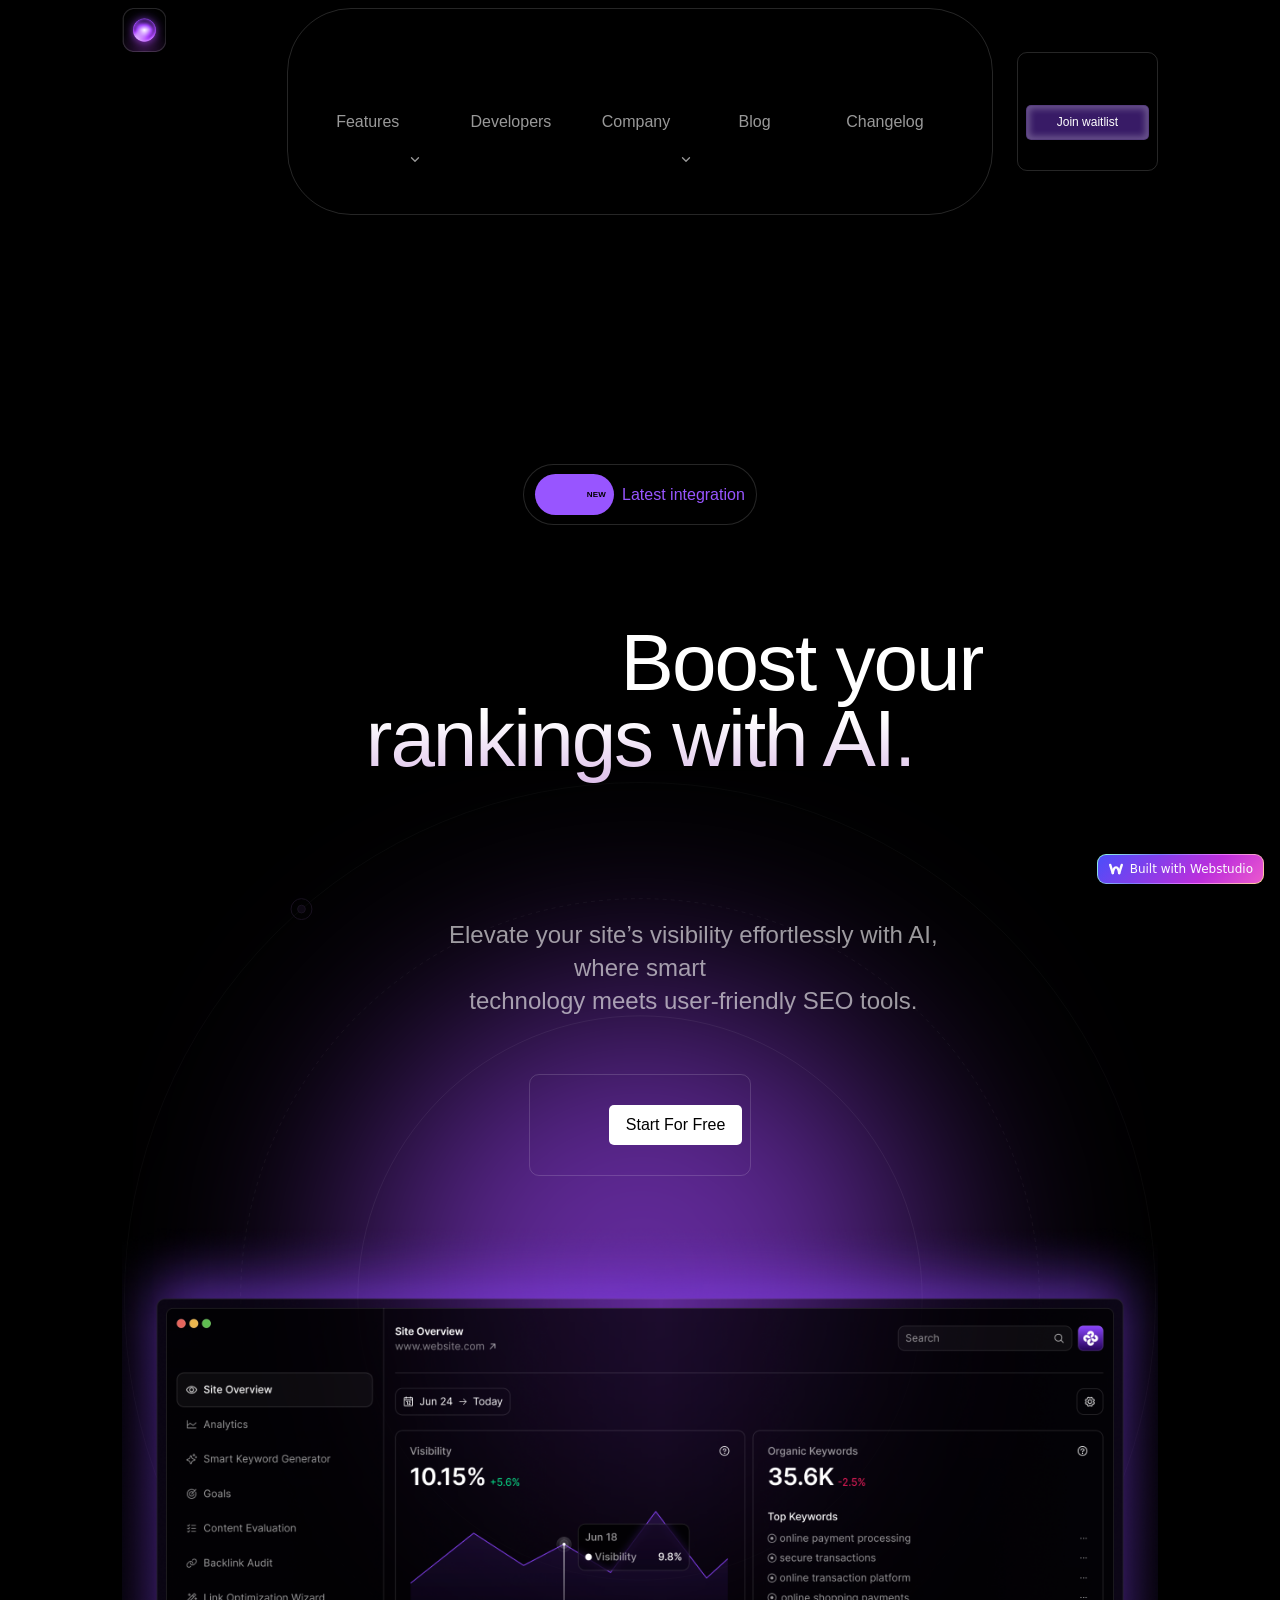
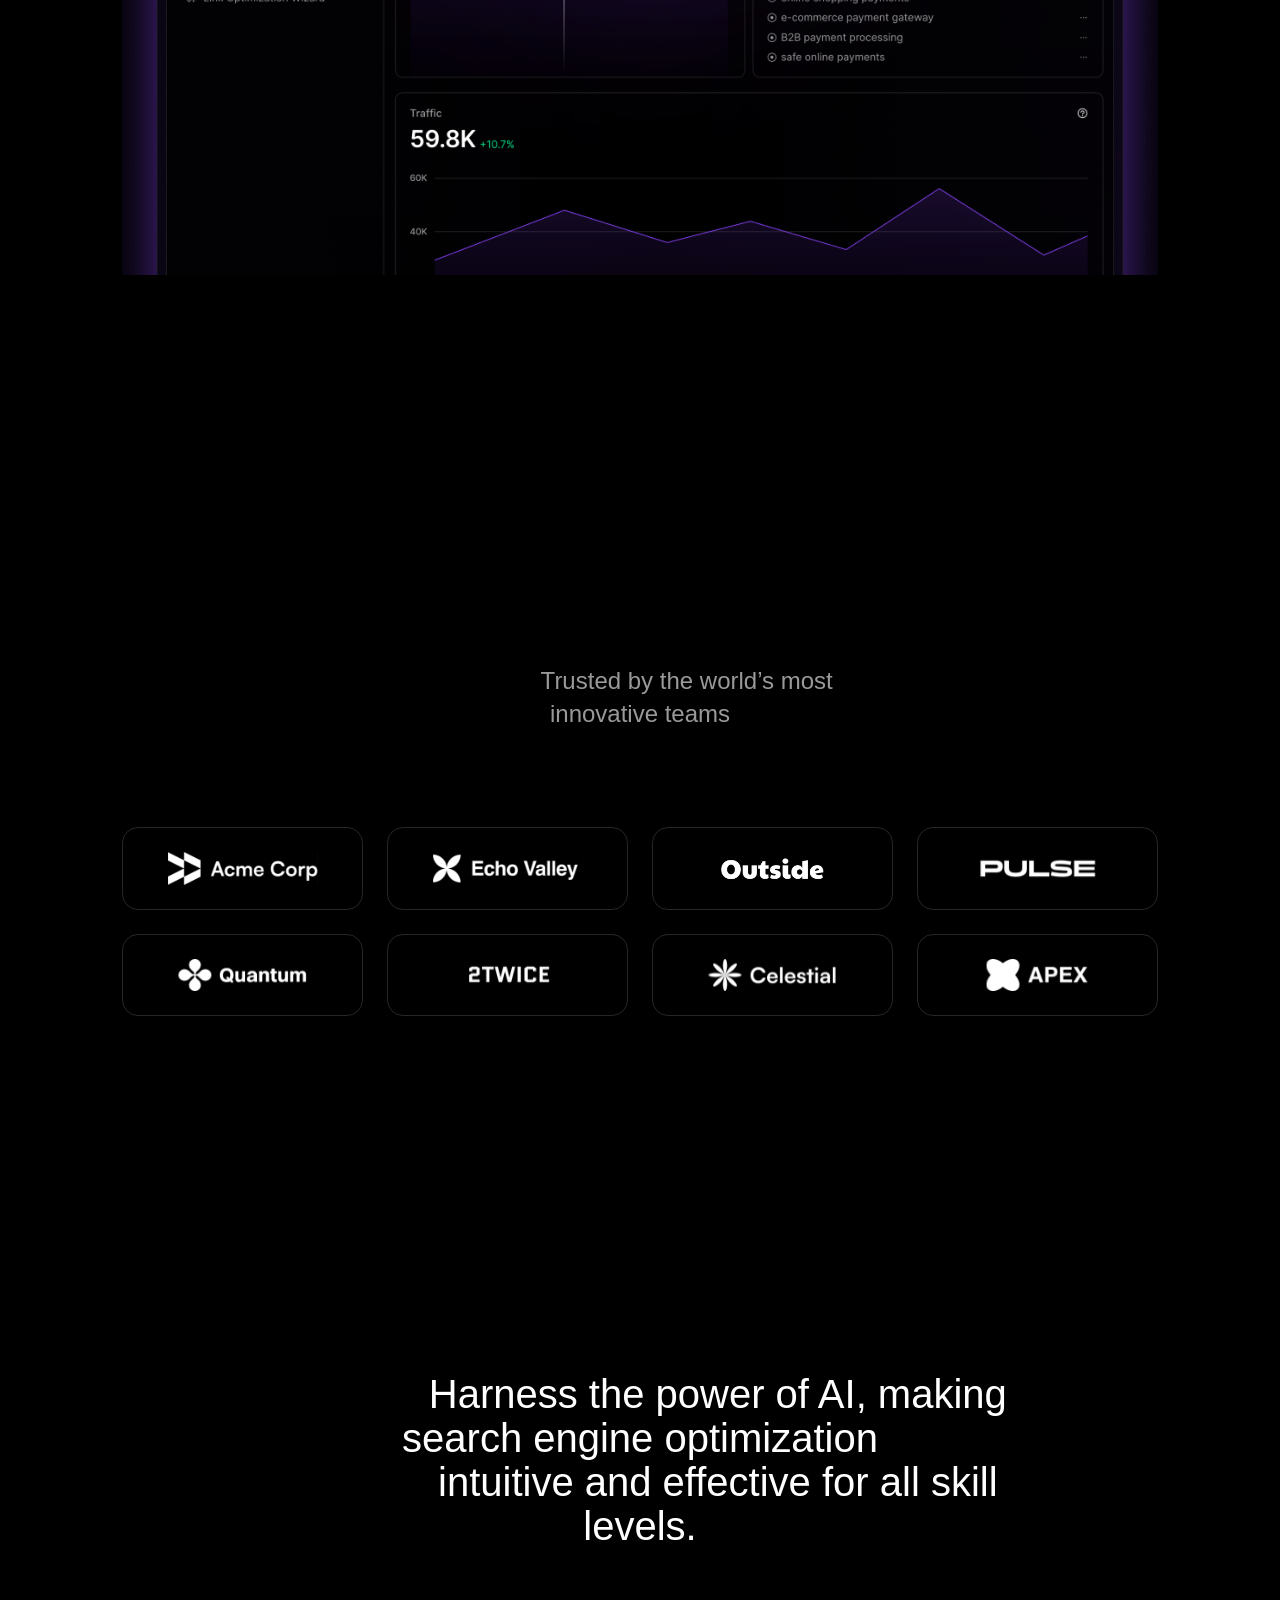
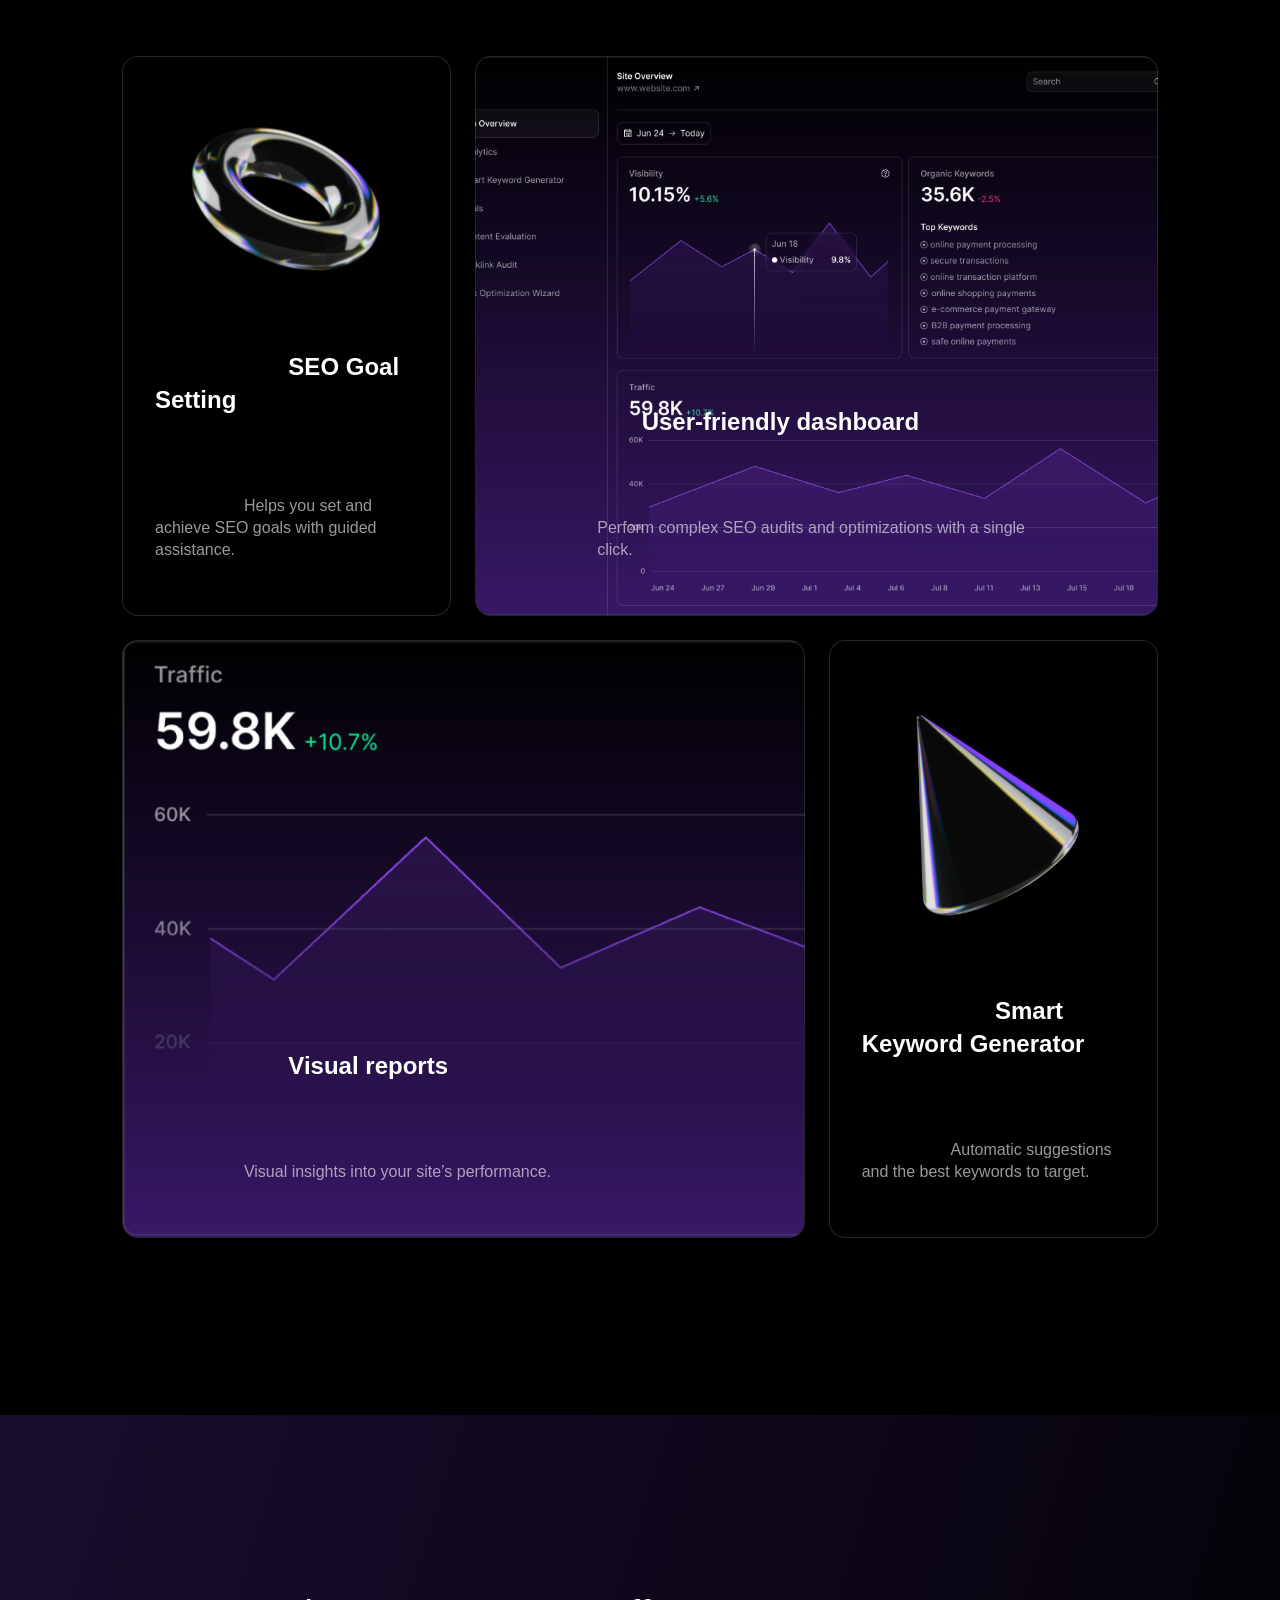
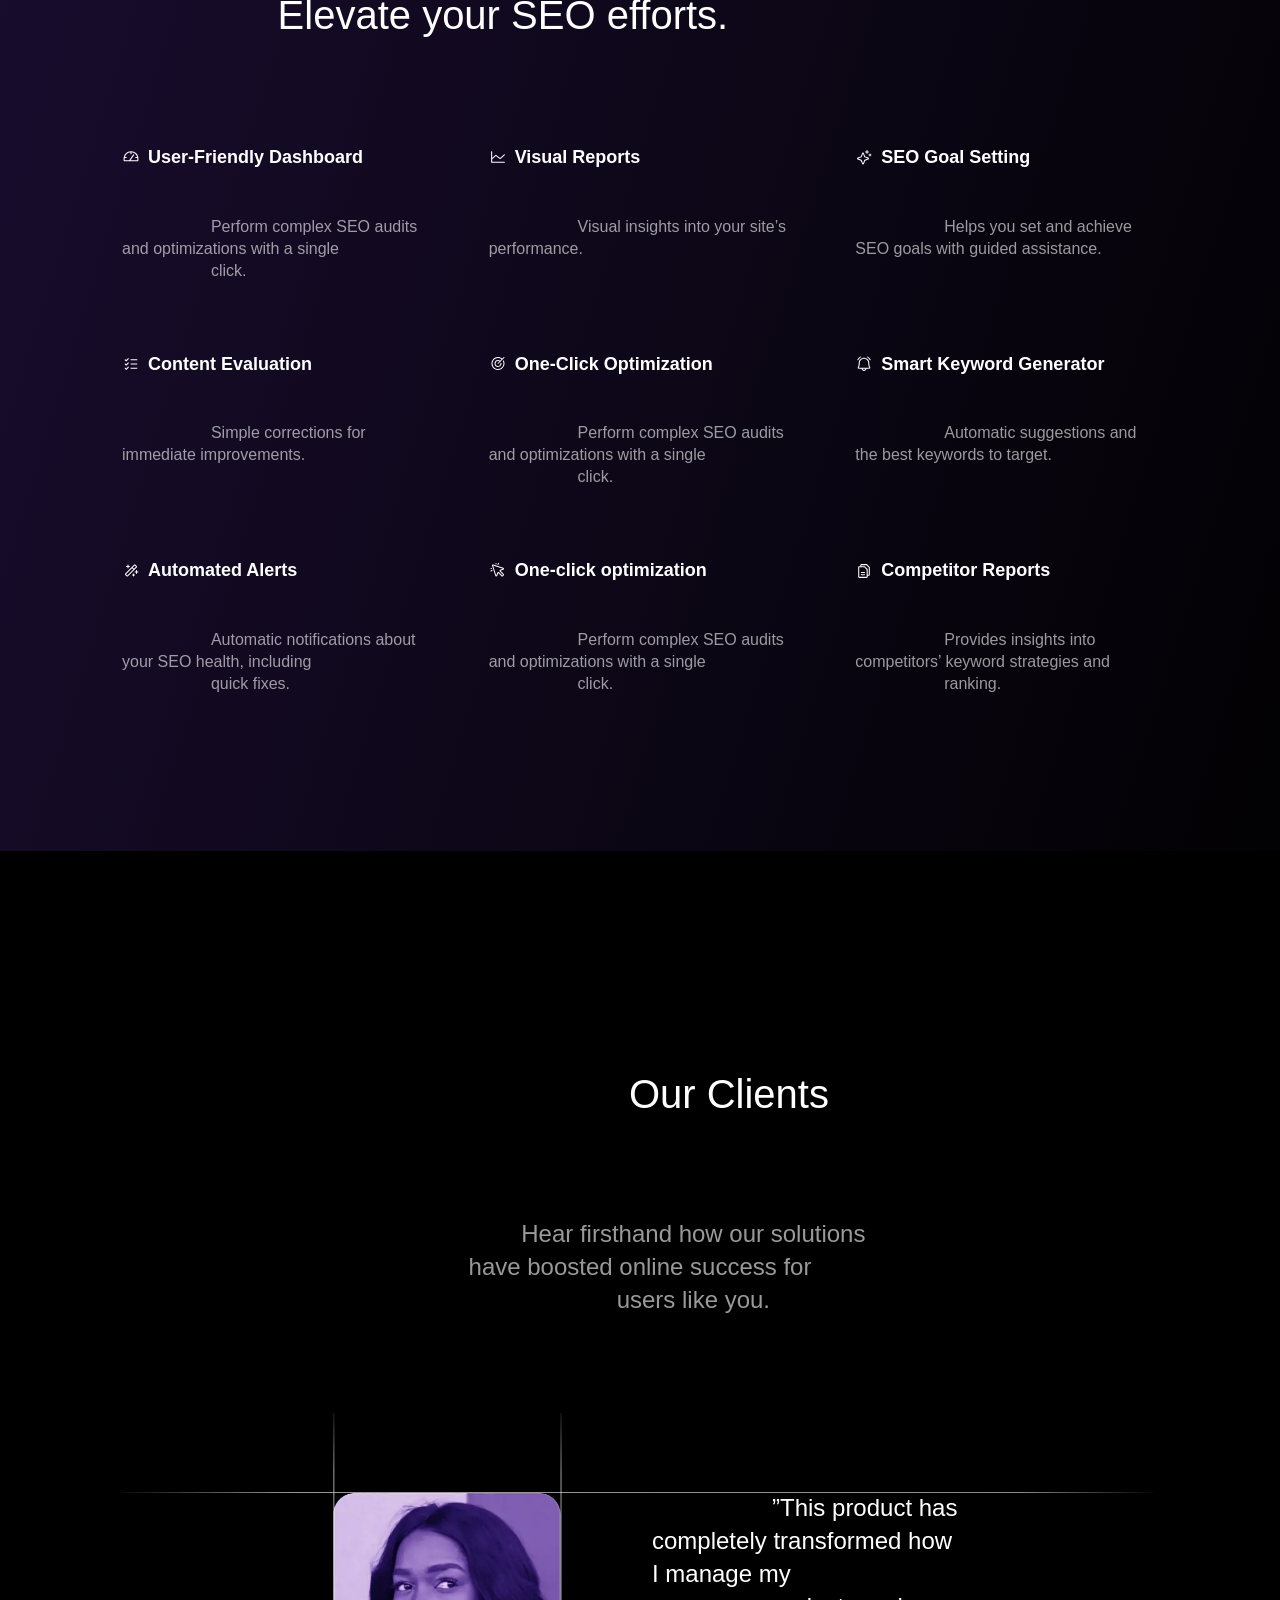
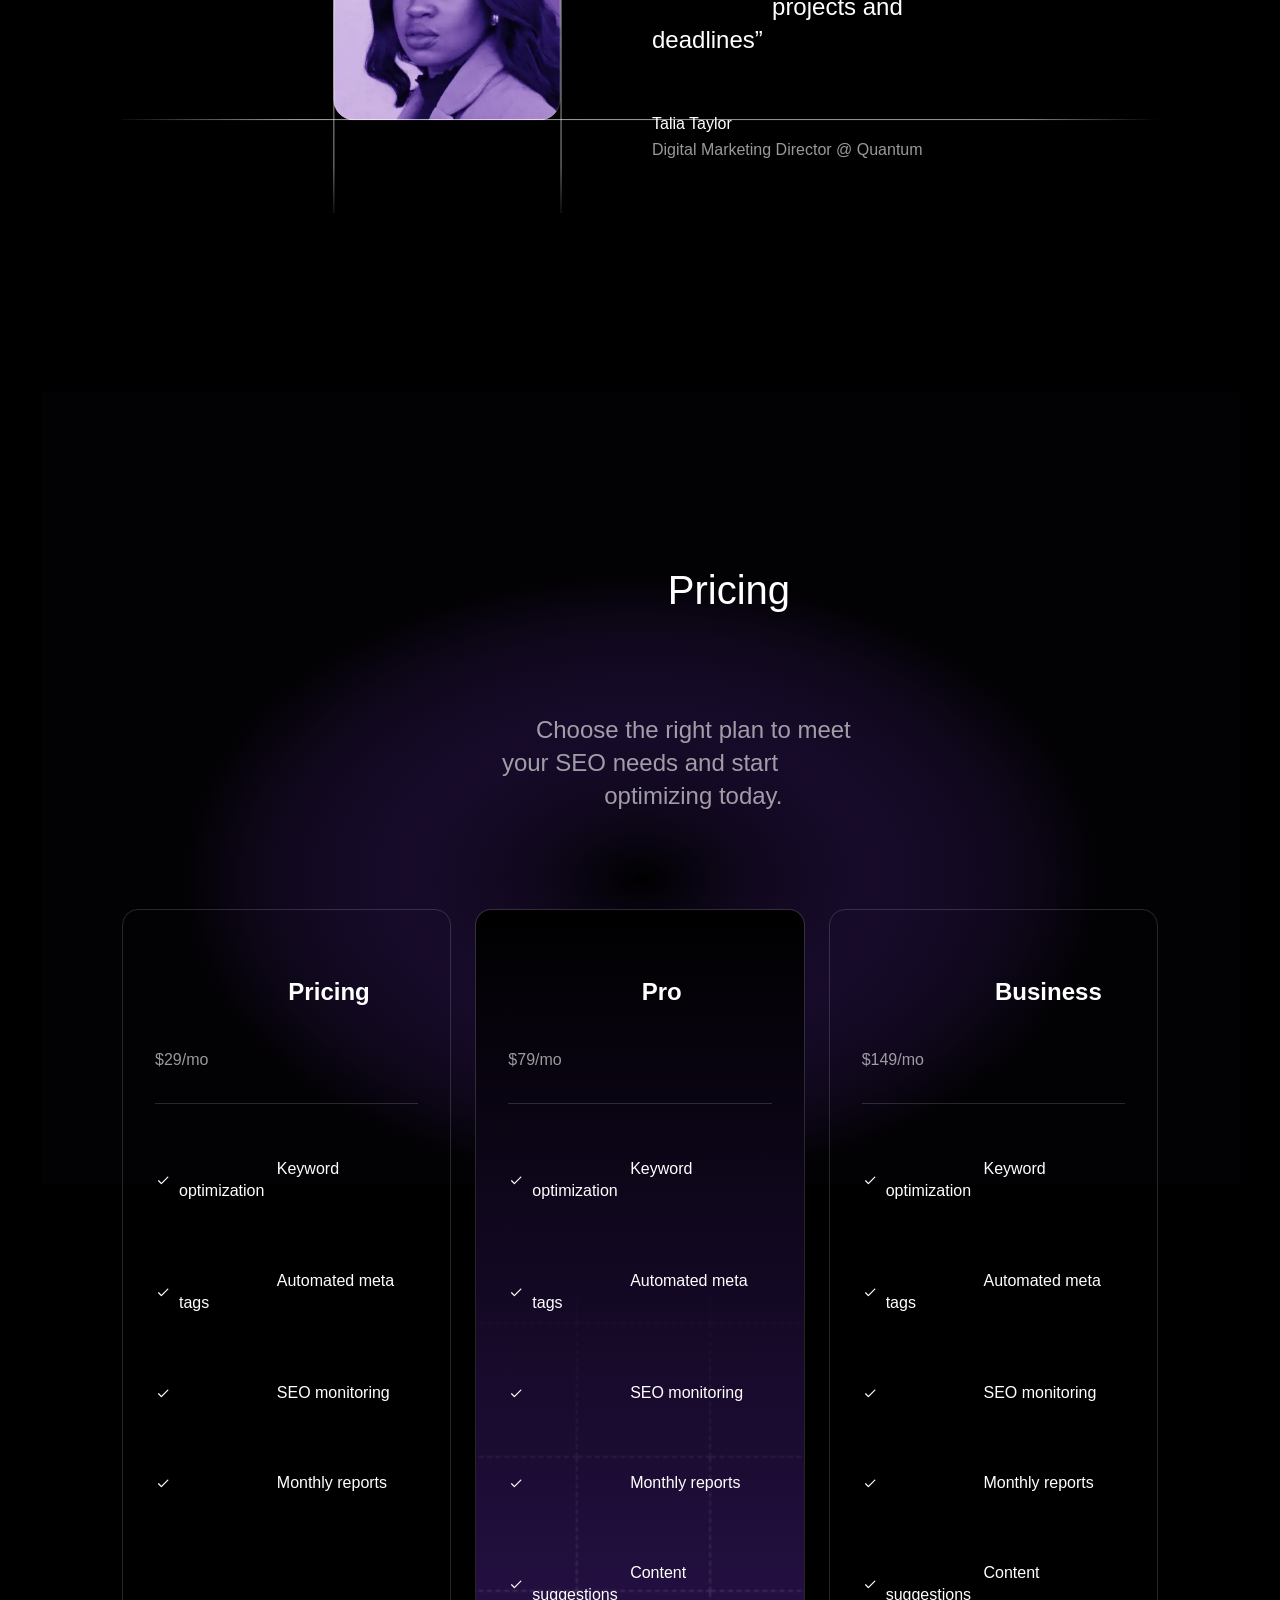
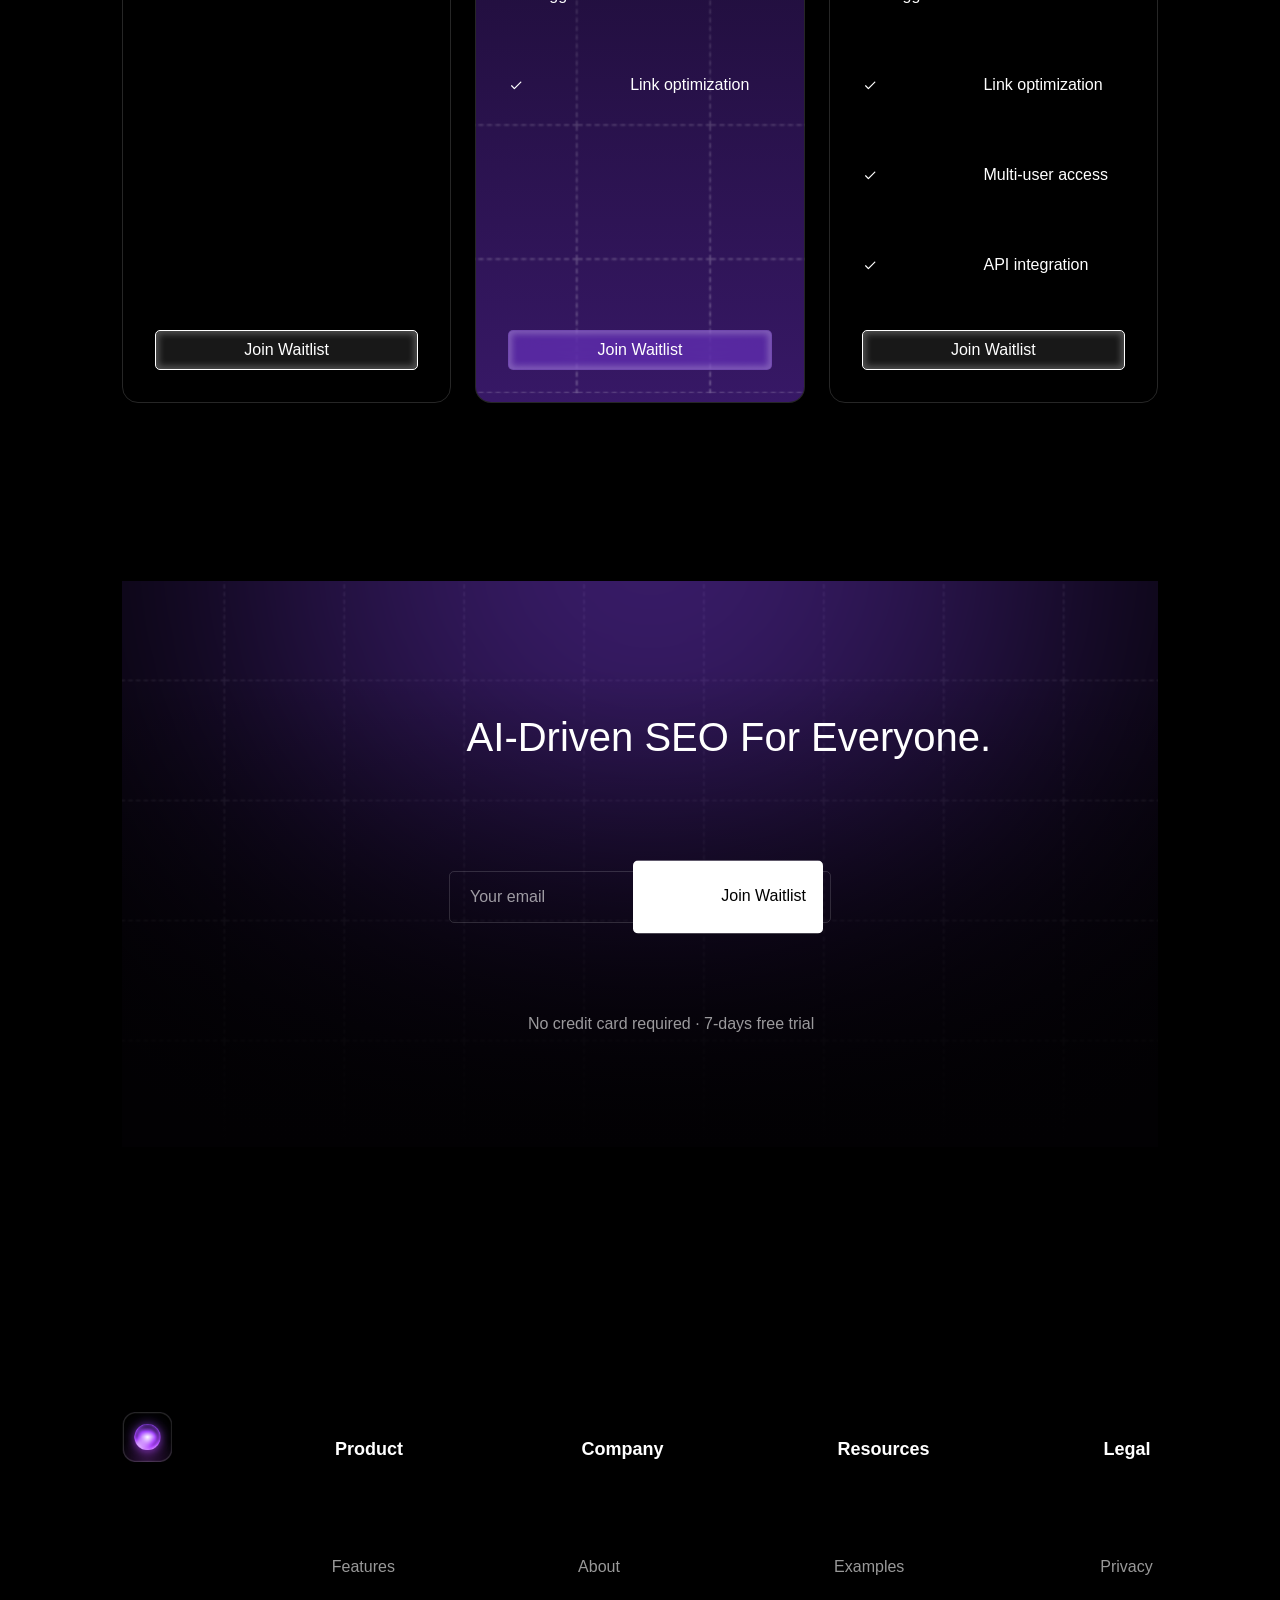
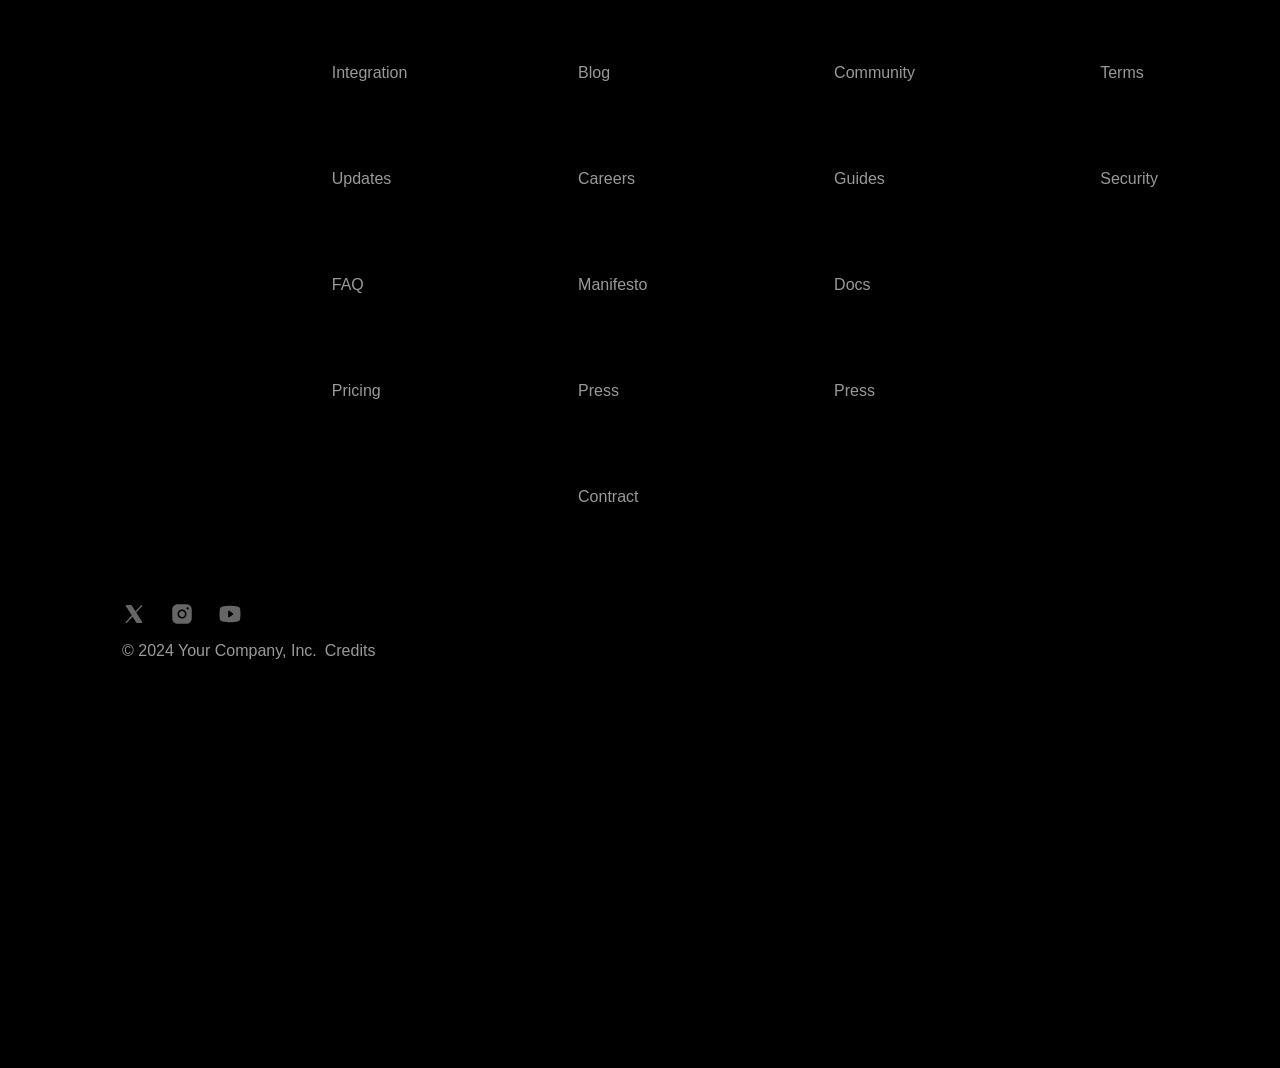
==== index.html @ 762ba4f8 "create a repo and saving all files" ====
<!doctype html>
<html
  lang="en"
  data-ws-project="f6f7730c-4058-4e3d-a0cb-b51d54b4c91a"
  data-ws-last-published="2026-03-10T05:10:10.511Z"
>
  <head>
    <link
      rel="stylesheet"
      type="text/css"
      href="/assets/static/app_generated_index-6937cd5a.DacnJuhB.css"
    />
    <meta charset="UTF-8" />
    <meta name="viewport" content="width=device-width,initial-scale=1" />
    <link
      rel="preload"
      as="image"
      imagesrcset="/assets/Logo_(1)_4DOjcRBy3o604SWE02Vw5.png 16w, /assets/Logo_(1)_4DOjcRBy3o604SWE02Vw5.png 32w, /assets/Logo_(1)_4DOjcRBy3o604SWE02Vw5.png 48w, /assets/Logo_(1)_4DOjcRBy3o604SWE02Vw5.png 64w, /assets/Logo_(1)_4DOjcRBy3o604SWE02Vw5.png 96w, /assets/Logo_(1)_4DOjcRBy3o604SWE02Vw5.png 128w, /assets/Logo_(1)_4DOjcRBy3o604SWE02Vw5.png 256w, /assets/Logo_(1)_4DOjcRBy3o604SWE02Vw5.png 384w"
      imagesizes="100vw"
    />
    <link
      rel="preload"
      as="image"
      imagesrcset="/assets/App_zL4i8sX2SEd6S0cbYRfyr.png 16w, /assets/App_zL4i8sX2SEd6S0cbYRfyr.png 32w, /assets/App_zL4i8sX2SEd6S0cbYRfyr.png 48w, /assets/App_zL4i8sX2SEd6S0cbYRfyr.png 64w, /assets/App_zL4i8sX2SEd6S0cbYRfyr.png 96w, /assets/App_zL4i8sX2SEd6S0cbYRfyr.png 128w, /assets/App_zL4i8sX2SEd6S0cbYRfyr.png 256w, /assets/App_zL4i8sX2SEd6S0cbYRfyr.png 384w, /assets/App_zL4i8sX2SEd6S0cbYRfyr.png 640w, /assets/App_zL4i8sX2SEd6S0cbYRfyr.png 750w, /assets/App_zL4i8sX2SEd6S0cbYRfyr.png 828w, /assets/App_zL4i8sX2SEd6S0cbYRfyr.png 1080w, /assets/App_zL4i8sX2SEd6S0cbYRfyr.png 1200w, /assets/App_zL4i8sX2SEd6S0cbYRfyr.png 1920w, /assets/App_zL4i8sX2SEd6S0cbYRfyr.png 2048w, /assets/App_zL4i8sX2SEd6S0cbYRfyr.png 3840w"
      imagesizes="100vw"
    />
    <link rel="icon" href="/assets/logo_r1qaJQiri6sK3rPyq-Sar.svg" />
    <link
      rel="preload"
      href="/assets/Inter-VariableFont_opsz_wght_5pWJ31-T_iPEwHdXmYt6P.ttf"
      as="font"
      crossorigin="anonymous"
    />
    <link
      rel="preload"
      href="/assets/Group_1_3Lze2enBpFNP3rVOtd0Yp.svg"
      as="image"
    />
    <link
      rel="preload"
      href="/assets/App_Wide_2x_1_(2)_yiI7phUrEJxtQAVSp0ZeL.png"
      as="image"
    />
    <link
      rel="preload"
      href="/assets/Pattern_79YdcihVRk2R5H0fuZxz7.svg"
      as="image"
    />
    <link
      rel="preload"
      href="/assets/App_Wide_2x_1_(1)_69MShZLi3pDA9oCPN794H.webp"
      as="image"
    />
    <link
      rel="preload"
      href="/assets/Group_1_(1)_WG8mUOjVoPgiB8j45YY9z.svg"
      as="image"
    />
    <link
      rel="preload"
      href="/assets/Pricing_NtpbcNgAxOEKqt33rNA--.svg"
      as="image"
    />
    <link
      rel="preload"
      href="/assets/Property_1_Desktop_WC1IMy9iiJ9vL4er9JyJM.webp"
      as="image"
    />
    <link
      rel="preload"
      href="/assets/Icons_Zs8GOxaeJO22wgbZCoQDR.svg"
      as="image"
    />
    <meta property="og:url" content="https://url/" />
    <meta property="og:title" content="Boost your rankings with AI." />
    <meta property="og:type" content="website" />
    <meta
      name="description"
      content="Elevate your site’s visibility effortlessly with AI, where smart technology meets user-friendly SEO tools."
    />
    <meta
      property="og:description"
      content="Elevate your site’s visibility effortlessly with AI, where smart technology meets user-friendly SEO tools."
    />
    <meta
      property="og:image"
      content="/assets/ascend-cover_aPSGjSz0r-u7Gec3vty3n.png"
    />
    <meta property="twitter:card" content="summary_large_image" />
    <title>Boost your rankings with AI.</title>
  </head>
  <body class="w-body">
    <div class="w-box">
      <div style="display: contents">
        <div style="display: contents">
          <div class="w-html-embed">
            <style>
              /* So we don't need to add a token to every paragraph to remove margin. */
              p {
                margin: 0;
              }

              /* * {
                /* Make links scroll to their sections smoothly. */
                scroll-behavior: smooth;
              } */
            </style>
          </div>
          <div class="w-html-embed">
            <style>
              :root {
                --ani-duration: var(--duration-default, 0.2s);
                --ani-delay: 0s;
                --ani-slide-offset: 20%;
                --ani-zoom-in-scale: 1;
                --ani-zoom-out-scale: 0.85;
                --ani-flip-rotate: 30deg;
                --ani-easing: var(--easing-default, ease);
                --ani-fill-mode: forwards;
              }
              [data-ani]:not([data-ani-children]),
              [data-ani-children]:not([data-ani-progress]) > * {
                animation-duration: var(--ani-duration);
                animation-delay: var(--ani-delay);
                animation-timing-function: var(--ani-easing);
                animation-fill-mode: var(--ani-fill-mode);
                opacity: 0;
              }
              [data-ani-progress]:not([data-ani-children]),
              [data-ani-children]:not([data-ani]) > * {
                transition-property: opacity, transform;
                transition-duration: var(--ani-duration);
                transition-timing-function: var(--ani-easing);
                opacity: 0;
              }
              @keyframes fadeIn {
                from {
                  opacity: 0;
                }
                to {
                  opacity: 1;
                }
              }
              @keyframes fadeOut {
                from {
                  opacity: 1;
                }
                to {
                  opacity: 0;
                }
              }
              [data-ani-children][data-ani="fade"] > .in,
              [data-ani="fade"]:where(
                  .in:not([data-state]),
                  [data-state$="open"],
                  [data-state="active"]
                ) {
                animation-name: fadeIn;
              }
              [data-ani-children][data-ani="fade"] > .out,
              [data-ani="fade"]:where(
                  .out:not([data-state]),
                  [data-state="closed"],
                  [data-state="inactive"]
                ) {
                animation-name: fadeOut;
              }
              @keyframes slideIn {
                from {
                  opacity: 0;
                  translate: var(--ani-slide-transform);
                }
                to {
                  opacity: 1;
                  translate: none;
                }
              }
              @keyframes slideOut {
                from {
                  opacity: 1;
                  translate: none;
                }
                to {
                  opacity: 0;
                  translate: var(--ani-slide-transform);
                }
              }
              [data-ani-children][data-ani|="slide"] > .in,
              [data-ani|="slide"]:where(
                  .in:not([data-state]),
                  [data-state$="open"],
                  [data-state="active"]
                ) {
                animation-name: slideIn;
              }
              [data-ani-children][data-ani|="slide"] > .out,
              [data-ani|="slide"]:where(
                  .out:not([data-state]),
                  [data-state="closed"],
                  [data-state="inactive"]
                ) {
                animation-name: slideOut;
              }
              [data-ani="slide-up"] {
                --ani-slide-transform: 0 var(--ani-slide-offset);
              }
              [data-ani="slide-down"] {
                --ani-slide-transform: 0 calc(-1 * var(--ani-slide-offset));
              }
              [data-ani="slide-left"] {
                --ani-slide-transform: var(--ani-slide-offset);
              }
              [data-ani="slide-right"] {
                --ani-slide-transform: calc(-1 * var(--ani-slide-offset));
              }
              @keyframes zoomIn {
                from {
                  opacity: 0;
                  scale: var(--ani-zoom-out-scale);
                }
                to {
                  opacity: 1;
                  scale: 1;
                }
              }
              @keyframes zoomOut {
                from {
                  opacity: 1;
                  scale: 1;
                }
                to {
                  opacity: 0;
                  scale: var(--ani-zoom-in-scale);
                }
              }
              [data-ani-children][data-ani="zoom"] > .in,
              [data-ani|="zoom"]:where(
                  .in:not([data-state]),
                  [data-state$="open"],
                  [data-state="active"]
                ) {
                animation-name: zoomIn;
              }
              [data-ani-children][data-ani="zoom"] > .out,
              [data-ani|="zoom"]:where(
                  .out:not([data-state]),
                  [data-state="closed"],
                  [data-state="inactive"]
                ) {
                animation-name: zoomOut;
              }
              [data-ani-children][data-ani-progress="zoom"] > *,
              [data-ani-progress="zoom"]:not([data-ani-children]) {
                transform: scale(var(--ani-zoom-out-scale));
              }
              @keyframes flipInY {
                from {
                  rotate: y var(--ani-flip-rotate);
                  perspective: 2000px;
                  opacity: 0;
                }
                to {
                  rotate: y 0;
                  opacity: 1;
                }
              }
              @keyframes flipOutY {
                from {
                  rotate: y 0;
                  opacity: 1;
                }
                to {
                  perspective: 2000px;
                  rotate: y var(--ani-flip-rotate);
                  opacity: 0;
                }
              }
              @keyframes flipInX {
                from {
                  perspective: 2000px;
                  rotate: x var(--ani-flip-rotate);
                  opacity: 0;
                }
                to {
                  rotate: x 0;
                  opacity: 1;
                }
              }
              @keyframes flipOutX {
                from {
                  rotate: x 0;
                  opacity: 1;
                }
                to {
                  perspective: 2000px;
                  rotate: x var(--ani-flip-rotate);
                  opacity: 0;
                }
              }
              [data-ani-children][data-ani="flip-y"] > .in,
              [data-ani="flip-y"]:where(
                  .in:not([data-state]),
                  [data-state$="open"],
                  [data-state="active"]
                ) {
                animation-name: flipInY;
              }
              [data-ani-children][data-ani="flip-x"] > .in,
              [data-ani="flip-x"]:where(
                  .in:not([data-state]),
                  [data-state$="open"],
                  [data-state="active"]
                ) {
                animation-name: flipInX;
              }
              [data-ani-children][data-ani="flip-y"] > .out,
              [data-ani="flip-y"]:where(
                  .out:not([data-state]),
                  [data-state="closed"],
                  [data-state="inactive"]
                ) {
                animation-name: flipOutY;
              }
              [data-ani-children][data-ani="flip-x"] > .out,
              [data-ani="flip-x"]:where(
                  .out:not([data-state]),
                  [data-state="closed"],
                  [data-state="inactive"]
                ) {
                animation-name: flipOutX;
              }
              @keyframes expandDown {
                from {
                  height: 0;
                }
                to {
                  height: var(--newHeight);
                }
              }
              @keyframes expandUp {
                from {
                  height: var(--newHeight);
                }
                to {
                  height: 0;
                }
              }
              [data-ani="expand"],
              [data-ani="expand"][data-state="open"],
              [data-ani="expand"].in {
                --newHeight: var(
                  --custom-height,
                  var(
                    --radix-accordion-content-height,
                    var(--radix-collapsible-content-height, 100%)
                  )
                );
                overflow: hidden;
                opacity: 1;
              }
              [data-ani-children][data-ani="expand"] > .in,
              [data-ani="expand"]:where(
                  .in:not([data-state]),
                  [data-state$="open"],
                  [data-state="active"]
                ) {
                animation: expandDown var(--ani-duration) var(--ani-easing);
              }
              [data-ani-children][data-ani="expand"] > .out,
              [data-ani="expand"]:where(
                  .out:not([data-state]),
                  [data-state="closed"],
                  [data-state="inactive"]
                ) {
                animation: expandUp var(--ani-duration) var(--ani-easing);
              }
              @media (prefers-reduced-motion: reduce) {
                [data-ani]:not([data-ani-children]),
                [data-ani-progress]:not([data-ani-children]),
                [data-ani-children] > * {
                  opacity: 1;
                  transform: none;
                  animation: none;
                  rotate: none;
                  scale: none;
                  translate: none;
                }
              }
            </style>
          </div>
          <header
            class="w-box c1357293 c9jnjeu czr2pxy c155uc7w cry9bxc c1lxiyww c1qyy4dh ct02u4h c1z0l37u c1ml0hr7 c1fd0kk1 c11gzs80 c1sche0c c1l2989r cjqo3r0 c1cvcmzo c3xzas1 c1n6cdq4 c1a5jpyh c18j5d8w c1fysxfs"
          >
            <div
              class="w-box czr2pxy copqmak ct8c5y2 c10zkoym cignq8x cavd3zn c1tbut6b c1tzxl2z c16n19h8 cwqojdn c7klx50 c1qrxaqp cjkeggx c8pi8fa cow6lkx c1oxjrsz csud216 c1xiy5b1 cq7d8me c1ycnvnd"
            >
              <div style="display: contents">
                <div style="display: contents">
                  <a
                    aria-label="Home"
                    href="/"
                    class="w-link ceaxqcs cld4m44 c1e9wxra c1c9nyn co9inq6 c18nx7en c13zjl4p cl60rel czukzo6 cho8smv"
                    ><img
                      alt="logo"
                      width="153"
                      height="152"
                      src="/assets/Logo_(1)_4DOjcRBy3o604SWE02Vw5.png"
                      class="w-image coe1sx2"
                      sizes="100vw"
                      srcset="
                        /assets/Logo_(1)_4DOjcRBy3o604SWE02Vw5.png  16w,
                        /assets/Logo_(1)_4DOjcRBy3o604SWE02Vw5.png  32w,
                        /assets/Logo_(1)_4DOjcRBy3o604SWE02Vw5.png  48w,
                        /assets/Logo_(1)_4DOjcRBy3o604SWE02Vw5.png  64w,
                        /assets/Logo_(1)_4DOjcRBy3o604SWE02Vw5.png  96w,
                        /assets/Logo_(1)_4DOjcRBy3o604SWE02Vw5.png 128w,
                        /assets/Logo_(1)_4DOjcRBy3o604SWE02Vw5.png 256w,
                        /assets/Logo_(1)_4DOjcRBy3o604SWE02Vw5.png 384w
                      "
                      decoding="async"
                      loading="eager"
                  /></a>
                </div>
              </div>
              <nav
                aria-label="main"
                class="w-box c1mcu1jn cry9bxc c1qyy4dh ct02u4h c1lfjoq7 cgtnddv c1le23sj c40yjke c1kzn7na c17q2jvf ct49a6u c102r6kr c4sllhu clmbo8f cc3dq2t"
              >
                <div style="display: contents">
                  <div style="display: contents">
                    <nav
                      aria-label="Main"
                      data-orientation="horizontal"
                      dir="ltr"
                      class="w-navigation-menu c1cqu2xh cry9bxc cvblku1 c1xuq60h c1p217py c193ydh7 crglsme c14ip164 c1bkqfhr c1qyy4dh ct02u4h c13ldpkq c1gw84sn cjq768y c1le23sj c40yjke c1kzn7na c17q2jvf"
                    >
                      <div style="position: relative">
                        <ul
                          data-orientation="horizontal"
                          class="w-menu-list cry9bxc c1fhkm63 cqeb86t c1admj5d c34dwh1 c1qyy4dh ct02u4h cdq89vd c1tcoltv c3qzgd0 c1y6imu0 c1n13r54 c1le23sj c40yjke c1kzn7na c17q2jvf c1gw84sn cjq768y"
                          dir="ltr"
                        >
                          <li data-ws-index="0" class="w-menu-item">
                            <button
                              type="button"
                              class="w-button c12j9tyh csru8nn c1e9wxra c1c9nyn co9inq6 c18nx7en c13zjl4p ch11gwv c1md20bl c1e892th c1qyy4dh ct02u4h c1e7helk c1l0vha7 csyy8v5 c1bc2i7x c17r8x7j c13b531o c1my01bv c135vpv5 c1y6imu0 c3qzgd0 cl60rel czukzo6 c1170qfo c12mjb61"
                              id="radix-:Rmm:-trigger-0"
                              data-state="closed"
                              aria-expanded="false"
                              aria-controls="radix-:Rmm:-content-0"
                              data-radix-collection-item=""
                            >
                              <div class="w-text">Features</div>
                              <div
                                class="w-box c7ewoh2 c5m8ase clv8gve ch2prsz cg4iiql c7cjz93 c1c9nyn co9inq6 c18nx7en c13zjl4p"
                              >
                                <div class="w-html-embed">
                                  <svg
                                    xmlns="http://www.w3.org/2000/svg"
                                    viewBox="0 0 16 16"
                                    fill="currentColor"
                                    width="100%"
                                    height="100%"
                                  >
                                    <path
                                      d="M4.04 6.284a.65.65 0 0 1 .92.001L8 9.335l3.04-3.05a.65.65 0 1 1 .921.918l-3.5 3.512a.65.65 0 0 1-.921 0L4.039 7.203a.65.65 0 0 1 .001-.92Z"
                                    ></path>
                                  </svg>
                                </div>
                              </div>
                            </button>
                          </li>
                          <li data-ws-index="1" class="w-menu-item">
                            <a
                              class="w-link c12j9tyh csru8nn c1e9wxra c1c9nyn co9inq6 c18nx7en c13zjl4p ch11gwv c1md20bl c1e892th c1qyy4dh ct02u4h c1e7helk c1l0vha7 csyy8v5 c1bc2i7x c17r8x7j c13b531o c1my01bv c135vpv5 c1y6imu0 c3qzgd0 cl60rel czukzo6 c1170qfo c12mjb61"
                              href="#"
                              >Developers</a
                            >
                          </li>
                          <li data-ws-index="2" class="w-menu-item">
                            <button
                              type="button"
                              class="w-button c12j9tyh csru8nn c1e9wxra c1c9nyn co9inq6 c18nx7en c13zjl4p ch11gwv c1md20bl c1e892th c1qyy4dh ct02u4h c1e7helk c1l0vha7 csyy8v5 c1bc2i7x c17r8x7j c13b531o c1my01bv c135vpv5 c1y6imu0 c3qzgd0 cl60rel czukzo6 c1170qfo c12mjb61"
                              id="radix-:Rmm:-trigger-2"
                              data-state="closed"
                              aria-expanded="false"
                              aria-controls="radix-:Rmm:-content-2"
                              data-radix-collection-item=""
                            >
                              <div class="w-text">Company</div>
                              <div
                                class="w-box c7ewoh2 c5m8ase clv8gve ch2prsz cg4iiql c7cjz93 c1c9nyn co9inq6 c18nx7en c13zjl4p"
                              >
                                <div class="w-html-embed">
                                  <svg
                                    xmlns="http://www.w3.org/2000/svg"
                                    viewBox="0 0 16 16"
                                    fill="currentColor"
                                    width="100%"
                                    height="100%"
                                  >
                                    <path
                                      d="M4.04 6.284a.65.65 0 0 1 .92.001L8 9.335l3.04-3.05a.65.65 0 1 1 .921.918l-3.5 3.512a.65.65 0 0 1-.921 0L4.039 7.203a.65.65 0 0 1 .001-.92Z"
                                    ></path>
                                  </svg>
                                </div>
                              </div>
                            </button>
                          </li>
                          <li data-ws-index="3" class="w-menu-item">
                            <a
                              class="w-link c12j9tyh csru8nn c1e9wxra c1c9nyn co9inq6 c18nx7en c13zjl4p ch11gwv c1md20bl c1e892th c1qyy4dh ct02u4h c1e7helk c1l0vha7 csyy8v5 c1bc2i7x c17r8x7j c13b531o c1my01bv c135vpv5 c1y6imu0 c3qzgd0 cl60rel czukzo6 c1170qfo c12mjb61"
                              href="#"
                              >Blog</a
                            >
                          </li>
                          <li data-ws-index="4" class="w-menu-item">
                            <a
                              class="w-link c12j9tyh csru8nn c1e9wxra c1c9nyn co9inq6 c18nx7en c13zjl4p ch11gwv c1md20bl c1e892th c1qyy4dh ct02u4h c1e7helk c1l0vha7 csyy8v5 c1bc2i7x c17r8x7j c13b531o c1my01bv c135vpv5 c1y6imu0 c3qzgd0 cl60rel czukzo6 c1170qfo c12mjb61"
                              href="#"
                              >Changelog</a
                            >
                          </li>
                        </ul>
                      </div>
                      <div
                        class="w-box cdwd3jx c1lzcxwg cry9bxc ct02u4h cdtylqg chmjof8 czr2pxy c3xzas1 c1n6cdq4"
                      ></div>
                    </nav>
                  </div>
                </div>
              </nav>
              <div class="w-box cry9bxc c1qyy4dh ct02u4h cn6056e c1117wcl">
                <div class="w-box">
                  <div
                    class="w-box c76ugon c1va7jp0 c18xibj9 ccn5ruk c5ehae6 cax3zcx c1le23sj c40yjke c1kzn7na c17q2jvf csugexd cciu1th co2lzyj cghs7z1 c18xchlu ckqzz7r"
                  >
                    <a
                      class="w-link c1umvwl9 c13b531o c1my01bv c14z1eqr c1ktl1y1 cr8yqfm c1ufwdzl c5blvcv cml0h3f c135vpv5 csru8nn c1qyy4dh ct02u4h c1md20bl c1e892th c1qom380 cnf3mc6 cbm6zv4 ce8zlua c1mcu1jn c1d7r856 cd3iwfe c1yhcvvf cwc6hbl c11r52nx czr2pxy c3pidkv c1kol985 cy8zwmn cl60rel czukzo6 c1muywj1"
                      href="#"
                      >Join waitlist</a
                    >
                  </div>
                </div>
                <div style="display: contents">
                  <div style="display: contents">
                    <button
                      type="button"
                      aria-label="Open mobile menu"
                      class="w-button c1umvwl9 ccfzz03 cub2gss cgcvr98 c1xjllne c135vpv5 cwvpjlf c1qyy4dh ct02u4h c1md20bl c1e892th c1qom380 cnf3mc6 cbm6zv4 ce8zlua c1mcu1jn c1d7r856 cd3iwfe c1yhcvvf cwc6hbl c11r52nx c1xty5yn c1g1x4wk cy8zwmn c9x99qz cl60rel czukzo6 c1muywj1 c891fy0 c1k6tqmo c1bxqinn ckrlbpk c1oxjrsz csud216 c1xiy5b1 cq7d8me c149s0mc c1ycnvnd"
                      aria-haspopup="dialog"
                      aria-expanded="false"
                      aria-controls="radix-:R2um:"
                      data-state="closed"
                    >
                      <div class="w-html-embed">
                        <svg
                          xmlns="http://www.w3.org/2000/svg"
                          viewBox="0 0 22 22"
                          fill="currentColor"
                          width="100%"
                          height="100%"
                          style="display: block"
                        >
                          <path
                            fill-rule="evenodd"
                            d="M2 5.998a.75.75 0 0 1 .75-.75h16.5a.75.75 0 0 1 0 1.5H2.75a.75.75 0 0 1-.75-.75Zm0 5.5a.75.75 0 0 1 .75-.75h16.5a.75.75 0 0 1 0 1.5H2.75a.75.75 0 0 1-.75-.75Zm0 5.5a.75.75 0 0 1 .75-.75h16.5a.75.75 0 0 1 0 1.5H2.75a.75.75 0 0 1-.75-.75Z"
                            clip-rule="evenodd"
                          />
                        </svg>
                      </div>
                    </button>
                  </div>
                </div>
              </div>
            </div>
          </header>
        </div>
      </div>
      <main class="w-box">
        <section
          class="w-box ch3bbj5 c1mzb2kd c1030opg c1cozyp5 crv1a4t cbrrmm8 cuo9dm5 c5egcmi cxz9xjl c1dz3al c1cl2zap c8qdjaz c1uc2zh c1l8rbde cq8dnu3 cth1c7d"
        >
          <div
            class="w-box c1357293 c9jnjeu czr2pxy c155uc7w cry9bxc c1lfjoq7 c1778y6x c1wt8a7g ceu66s9 c12ae6v5 c1fd0kk1 c11gzs80"
          >
            <div
              class="w-box cry9bxc c1lfjoq7 ct8c5y2 c10zkoym c1qyy4dh c1wt8a7g"
            >
              <a
                class="w-link ceaxqcs csru8nn c1e9wxra c1c9nyn co9inq6 c18nx7en c13zjl4p c1md20bl c1e892th c1qyy4dh ct02u4h cxk6kow conc6us c108v1a0 c81fpui c1fce3gj c1nj04wn c1nitjp7 c195lvp6 c1hr6a6t c12sm2j2 c135vpv5 c1wayd1n cl60rel czukzo6 cho8smv"
                href="#"
                ><div
                  class="w-text cl7jefz c341xsy c11dowh9 c1nj04wn c1nitjp7 c195lvp6 c1hr6a6t c7vx2dq c1mgacbo cff1ay0 c14z73t1 c1hyd7qt c1clnlkm ckmcr2z"
                >
                  New
                </div>
                <div class="w-text">Latest integration</div></a
              >
              <h1
                class="w-heading c11nr3ex cy1haag c32myit cwrra4i c4rpps8 c1d23h5a cnu4kgu c1yb3n9o cbrrmm8 cuo9dm5 c40zsbj c13cx24t c1my01bv c8itdy4 c74kosi c1qom380 c1357293 c9jnjeu c1dhz37v c1xzir7e"
              >
                Boost your<br />rankings with AI.
              </h1>
              <p
                class="w-paragraph c16xpvrq c1qom380 c3fmn7t c1357293 c9jnjeu czt9u4x c1dhz37v"
              >
                Elevate your site’s visibility effortlessly with AI, where smart
                technology meets user-friendly SEO tools.
              </p>
              <div
                class="w-box c76ugon c1va7jp0 c18xibj9 ccn5ruk c5ehae6 cax3zcx c1le23sj c40yjke c1kzn7na c17q2jvf csugexd cciu1th co2lzyj cghs7z1 c18xchlu ckqzz7r"
              >
                <a
                  class="w-link c1clnlkm c13b531o c1my01bv c14z1eqr c1ktl1y1 cr8yqfm c1ufwdzl c5blvcv cml0h3f c135vpv5 csru8nn c1qyy4dh ct02u4h c1md20bl c1e892th c1qom380 c1xk5ui7 cdcs8wy c1m1praz c1mcu1jn c1d7r856 cd3iwfe c1yhcvvf cwc6hbl c11r52nx cblpe2z cy8zwmn cl60rel czukzo6 c1qvfg2v c1170qfo"
                  href="#"
                  >Start For Free</a
                >
              </div>
            </div>
            <div class="w-box">
              <img
                alt="Cover of dashboard"
                width="2400"
                height="1518"
                src="/assets/App_zL4i8sX2SEd6S0cbYRfyr.png"
                class="w-image"
                sizes="100vw"
                srcset="
                  /assets/App_zL4i8sX2SEd6S0cbYRfyr.png   16w,
                  /assets/App_zL4i8sX2SEd6S0cbYRfyr.png   32w,
                  /assets/App_zL4i8sX2SEd6S0cbYRfyr.png   48w,
                  /assets/App_zL4i8sX2SEd6S0cbYRfyr.png   64w,
                  /assets/App_zL4i8sX2SEd6S0cbYRfyr.png   96w,
                  /assets/App_zL4i8sX2SEd6S0cbYRfyr.png  128w,
                  /assets/App_zL4i8sX2SEd6S0cbYRfyr.png  256w,
                  /assets/App_zL4i8sX2SEd6S0cbYRfyr.png  384w,
                  /assets/App_zL4i8sX2SEd6S0cbYRfyr.png  640w,
                  /assets/App_zL4i8sX2SEd6S0cbYRfyr.png  750w,
                  /assets/App_zL4i8sX2SEd6S0cbYRfyr.png  828w,
                  /assets/App_zL4i8sX2SEd6S0cbYRfyr.png 1080w,
                  /assets/App_zL4i8sX2SEd6S0cbYRfyr.png 1200w,
                  /assets/App_zL4i8sX2SEd6S0cbYRfyr.png 1920w,
                  /assets/App_zL4i8sX2SEd6S0cbYRfyr.png 2048w,
                  /assets/App_zL4i8sX2SEd6S0cbYRfyr.png 3840w
                "
                decoding="async"
                loading="eager"
              />
            </div>
          </div>
        </section>
        <section class="w-box cna0hdz c1mzb2kd">
          <div
            class="w-box c1357293 c9jnjeu czr2pxy c155uc7w cry9bxc c1lfjoq7 c1778y6x c1wt8a7g c1s46o9r cdczzub c1fd0kk1 c11gzs80"
          >
            <p
              class="w-paragraph c16xpvrq c1qom380 c62q3t9 c1357293 c9jnjeu czt9u4x"
            >
              Trusted by the world’s most innovative teams
            </p>
            <div
              class="w-box copqmak c10zkoym ct8c5y2 cori9ti cstj0zg c1vrexag cl5hb04 c174sw29 cas7ks9 c155h8oe cw7dtlx czsotsp"
            >
              <div
                class="w-box cc9xhl5 c1nvgabo c1u0yu0y c1i2rq6e c12n5uks csb0ifw cg5j03k c8od1c4 czr2pxy c1bkqfhr cry9bxc c1qyy4dh ct02u4h c5ehae6 c1w2ebm1 cscr3j6 c1380t7s c1yvubyx cbxwzfl ckdqtrq c1qpskvc c1qoie81"
              >
                <img
                  alt="Company logo"
                  width="155"
                  height="34"
                  src="/assets/acme_1_SzGM5wv_nXoJMNsxf3nMp.svg"
                  class="w-image coejy3h c1fhiulb c1av00hf cji8cjn"
                  sizes="100vw"
                  srcset="
                    /assets/acme_1_SzGM5wv_nXoJMNsxf3nMp.svg  16w,
                    /assets/acme_1_SzGM5wv_nXoJMNsxf3nMp.svg  32w,
                    /assets/acme_1_SzGM5wv_nXoJMNsxf3nMp.svg  48w,
                    /assets/acme_1_SzGM5wv_nXoJMNsxf3nMp.svg  64w,
                    /assets/acme_1_SzGM5wv_nXoJMNsxf3nMp.svg  96w,
                    /assets/acme_1_SzGM5wv_nXoJMNsxf3nMp.svg 128w,
                    /assets/acme_1_SzGM5wv_nXoJMNsxf3nMp.svg 256w,
                    /assets/acme_1_SzGM5wv_nXoJMNsxf3nMp.svg 384w
                  "
                  decoding="async"
                  loading="lazy"
                />
              </div>
              <div
                class="w-box cc9xhl5 c1nvgabo c1u0yu0y c1i2rq6e c12n5uks csb0ifw cg5j03k c8od1c4 czr2pxy c1bkqfhr cry9bxc c1qyy4dh ct02u4h c5ehae6 c1w2ebm1 cscr3j6 c1380t7s c1yvubyx cbxwzfl ckdqtrq c1qpskvc c1qoie81"
              >
                <img
                  alt="Company logo"
                  width="155"
                  height="34"
                  src="/assets/acme_1_6gLv7ufQMzdLOOclvrYwV.svg"
                  class="w-image coejy3h c1fhiulb c1av00hf cji8cjn"
                  sizes="100vw"
                  srcset="
                    /assets/acme_1_6gLv7ufQMzdLOOclvrYwV.svg  16w,
                    /assets/acme_1_6gLv7ufQMzdLOOclvrYwV.svg  32w,
                    /assets/acme_1_6gLv7ufQMzdLOOclvrYwV.svg  48w,
                    /assets/acme_1_6gLv7ufQMzdLOOclvrYwV.svg  64w,
                    /assets/acme_1_6gLv7ufQMzdLOOclvrYwV.svg  96w,
                    /assets/acme_1_6gLv7ufQMzdLOOclvrYwV.svg 128w,
                    /assets/acme_1_6gLv7ufQMzdLOOclvrYwV.svg 256w,
                    /assets/acme_1_6gLv7ufQMzdLOOclvrYwV.svg 384w
                  "
                  decoding="async"
                  loading="lazy"
                />
              </div>
              <div
                class="w-box cc9xhl5 c1nvgabo c1u0yu0y c1i2rq6e c12n5uks csb0ifw cg5j03k c8od1c4 czr2pxy c1bkqfhr cry9bxc c1qyy4dh ct02u4h c5ehae6 c1w2ebm1 cscr3j6 c1380t7s c1yvubyx cbxwzfl ckdqtrq c1qpskvc c1qoie81"
              >
                <img
                  alt="Company logo"
                  width="155"
                  height="34"
                  src="/assets/acme_1_HLWJfcLQuEP3J64rb6XKM.svg"
                  class="w-image coejy3h c1fhiulb c1av00hf cji8cjn"
                  sizes="100vw"
                  srcset="
                    /assets/acme_1_HLWJfcLQuEP3J64rb6XKM.svg  16w,
                    /assets/acme_1_HLWJfcLQuEP3J64rb6XKM.svg  32w,
                    /assets/acme_1_HLWJfcLQuEP3J64rb6XKM.svg  48w,
                    /assets/acme_1_HLWJfcLQuEP3J64rb6XKM.svg  64w,
                    /assets/acme_1_HLWJfcLQuEP3J64rb6XKM.svg  96w,
                    /assets/acme_1_HLWJfcLQuEP3J64rb6XKM.svg 128w,
                    /assets/acme_1_HLWJfcLQuEP3J64rb6XKM.svg 256w,
                    /assets/acme_1_HLWJfcLQuEP3J64rb6XKM.svg 384w
                  "
                  decoding="async"
                  loading="lazy"
                />
              </div>
              <div
                class="w-box cc9xhl5 c1nvgabo c1u0yu0y c1i2rq6e c12n5uks csb0ifw cg5j03k c8od1c4 czr2pxy c1bkqfhr cry9bxc c1qyy4dh ct02u4h c5ehae6 c1w2ebm1 cscr3j6 c1380t7s c1yvubyx cbxwzfl ckdqtrq c1qpskvc c1qoie81"
              >
                <img
                  alt="Company logo"
                  width="155"
                  height="34"
                  src="/assets/acme_1_XA71WcU5185wrE6Mu6zhG.svg"
                  class="w-image coejy3h c1fhiulb c1av00hf cji8cjn"
                  sizes="100vw"
                  srcset="
                    /assets/acme_1_XA71WcU5185wrE6Mu6zhG.svg  16w,
                    /assets/acme_1_XA71WcU5185wrE6Mu6zhG.svg  32w,
                    /assets/acme_1_XA71WcU5185wrE6Mu6zhG.svg  48w,
                    /assets/acme_1_XA71WcU5185wrE6Mu6zhG.svg  64w,
                    /assets/acme_1_XA71WcU5185wrE6Mu6zhG.svg  96w,
                    /assets/acme_1_XA71WcU5185wrE6Mu6zhG.svg 128w,
                    /assets/acme_1_XA71WcU5185wrE6Mu6zhG.svg 256w,
                    /assets/acme_1_XA71WcU5185wrE6Mu6zhG.svg 384w
                  "
                  decoding="async"
                  loading="lazy"
                />
              </div>
              <div
                class="w-box cc9xhl5 c1nvgabo c1u0yu0y c1i2rq6e c12n5uks csb0ifw cg5j03k c8od1c4 czr2pxy c1bkqfhr cry9bxc c1qyy4dh ct02u4h c5ehae6 c1w2ebm1 cscr3j6 c1380t7s c1yvubyx cbxwzfl ckdqtrq c1qpskvc c1qoie81"
              >
                <img
                  alt="Company logo"
                  width="155"
                  height="34"
                  src="/assets/acme_1_nw5epIpabXJ3uVi7QFcyc.svg"
                  class="w-image coejy3h c1fhiulb c1av00hf cji8cjn"
                  sizes="100vw"
                  srcset="
                    /assets/acme_1_nw5epIpabXJ3uVi7QFcyc.svg  16w,
                    /assets/acme_1_nw5epIpabXJ3uVi7QFcyc.svg  32w,
                    /assets/acme_1_nw5epIpabXJ3uVi7QFcyc.svg  48w,
                    /assets/acme_1_nw5epIpabXJ3uVi7QFcyc.svg  64w,
                    /assets/acme_1_nw5epIpabXJ3uVi7QFcyc.svg  96w,
                    /assets/acme_1_nw5epIpabXJ3uVi7QFcyc.svg 128w,
                    /assets/acme_1_nw5epIpabXJ3uVi7QFcyc.svg 256w,
                    /assets/acme_1_nw5epIpabXJ3uVi7QFcyc.svg 384w
                  "
                  decoding="async"
                  loading="lazy"
                />
              </div>
              <div
                class="w-box cc9xhl5 c1nvgabo c1u0yu0y c1i2rq6e c12n5uks csb0ifw cg5j03k c8od1c4 czr2pxy c1bkqfhr cry9bxc c1qyy4dh ct02u4h c5ehae6 c1w2ebm1 cscr3j6 c1380t7s c1yvubyx cbxwzfl ckdqtrq c1qpskvc c1qoie81"
              >
                <img
                  alt="Company logo"
                  width="155"
                  height="34"
                  src="/assets/acme_1_uRdPm_9MYPZFZIQuEn4OC.svg"
                  class="w-image coejy3h c1fhiulb c1av00hf cji8cjn"
                  sizes="100vw"
                  srcset="
                    /assets/acme_1_uRdPm_9MYPZFZIQuEn4OC.svg  16w,
                    /assets/acme_1_uRdPm_9MYPZFZIQuEn4OC.svg  32w,
                    /assets/acme_1_uRdPm_9MYPZFZIQuEn4OC.svg  48w,
                    /assets/acme_1_uRdPm_9MYPZFZIQuEn4OC.svg  64w,
                    /assets/acme_1_uRdPm_9MYPZFZIQuEn4OC.svg  96w,
                    /assets/acme_1_uRdPm_9MYPZFZIQuEn4OC.svg 128w,
                    /assets/acme_1_uRdPm_9MYPZFZIQuEn4OC.svg 256w,
                    /assets/acme_1_uRdPm_9MYPZFZIQuEn4OC.svg 384w
                  "
                  decoding="async"
                  loading="lazy"
                />
              </div>
              <div
                class="w-box cc9xhl5 c1nvgabo c1u0yu0y c1i2rq6e c12n5uks csb0ifw cg5j03k c8od1c4 czr2pxy c1bkqfhr cry9bxc c1qyy4dh ct02u4h c5ehae6 c1w2ebm1 cscr3j6 c1380t7s c1yvubyx cbxwzfl ckdqtrq c1qpskvc c1qoie81"
              >
                <img
                  alt="Company logo"
                  width="155"
                  height="34"
                  src="/assets/acme_1_tpqwq_LcM0bL22Ua7rhwu.svg"
                  class="w-image coejy3h c1fhiulb c1av00hf cji8cjn"
                  sizes="100vw"
                  srcset="
                    /assets/acme_1_tpqwq_LcM0bL22Ua7rhwu.svg  16w,
                    /assets/acme_1_tpqwq_LcM0bL22Ua7rhwu.svg  32w,
                    /assets/acme_1_tpqwq_LcM0bL22Ua7rhwu.svg  48w,
                    /assets/acme_1_tpqwq_LcM0bL22Ua7rhwu.svg  64w,
                    /assets/acme_1_tpqwq_LcM0bL22Ua7rhwu.svg  96w,
                    /assets/acme_1_tpqwq_LcM0bL22Ua7rhwu.svg 128w,
                    /assets/acme_1_tpqwq_LcM0bL22Ua7rhwu.svg 256w,
                    /assets/acme_1_tpqwq_LcM0bL22Ua7rhwu.svg 384w
                  "
                  decoding="async"
                  loading="lazy"
                />
              </div>
              <div
                class="w-box cc9xhl5 c1nvgabo c1u0yu0y c1i2rq6e c12n5uks csb0ifw cg5j03k c8od1c4 czr2pxy c1bkqfhr cry9bxc c1qyy4dh ct02u4h c5ehae6 c1w2ebm1 cscr3j6 c1380t7s c1yvubyx cbxwzfl ckdqtrq c1qpskvc c1qoie81"
              >
                <img
                  alt="Company logo"
                  width="155"
                  height="34"
                  src="/assets/acme_1_tLX2aRXdIM-NXgBcKFoRh.svg"
                  class="w-image coejy3h c1fhiulb c1av00hf cji8cjn"
                  sizes="100vw"
                  srcset="
                    /assets/acme_1_tLX2aRXdIM-NXgBcKFoRh.svg  16w,
                    /assets/acme_1_tLX2aRXdIM-NXgBcKFoRh.svg  32w,
                    /assets/acme_1_tLX2aRXdIM-NXgBcKFoRh.svg  48w,
                    /assets/acme_1_tLX2aRXdIM-NXgBcKFoRh.svg  64w,
                    /assets/acme_1_tLX2aRXdIM-NXgBcKFoRh.svg  96w,
                    /assets/acme_1_tLX2aRXdIM-NXgBcKFoRh.svg 128w,
                    /assets/acme_1_tLX2aRXdIM-NXgBcKFoRh.svg 256w,
                    /assets/acme_1_tLX2aRXdIM-NXgBcKFoRh.svg 384w
                  "
                  decoding="async"
                  loading="lazy"
                />
              </div>
            </div>
          </div>
        </section>
        <section class="w-box cna0hdz c1mzb2kd">
          <div
            class="w-box c1357293 c9jnjeu czr2pxy c155uc7w cry9bxc c1lfjoq7 c1778y6x c1wt8a7g c1s46o9r cdczzub c1fd0kk1 c11gzs80"
          >
            <h2
              class="w-heading c1dxq9cf cy1haag c32myit cwrra4i c12y6bqh c1mpwk4w c74kosi c1qom380 c1357293 c9jnjeu c1dhz37v"
            >
              Harness the power of AI, making search engine optimization
              intuitive and effective for all skill levels.
            </h2>
            <div
              class="w-box copqmak c10zkoym ct8c5y2 cejtdrx co2qwzx c1vrexag cx6c9kw c174sw29"
            >
              <div
                class="w-box cry9bxc c1lfjoq7 c18v2pa2 c1z0l37u c1ml0hr7 cv2gy63 cxn73lu c5dy17i c1hsfuam c1af7urd cd8sgzj c15hexcm"
              >
                <div
                  class="w-box cry9bxc c1lfjoq7 c1778y6x c1wt8a7g c1md20bl c1e892th"
                >
                  <img
                    alt="3d object"
                    width="530"
                    height="412"
                    src="/assets/Visual_92J8YkAjOrgi5wnfkiE2L.png"
                    class="w-image"
                    sizes="100vw"
                    srcset="
                      /assets/Visual_92J8YkAjOrgi5wnfkiE2L.png   16w,
                      /assets/Visual_92J8YkAjOrgi5wnfkiE2L.png   32w,
                      /assets/Visual_92J8YkAjOrgi5wnfkiE2L.png   48w,
                      /assets/Visual_92J8YkAjOrgi5wnfkiE2L.png   64w,
                      /assets/Visual_92J8YkAjOrgi5wnfkiE2L.png   96w,
                      /assets/Visual_92J8YkAjOrgi5wnfkiE2L.png  128w,
                      /assets/Visual_92J8YkAjOrgi5wnfkiE2L.png  256w,
                      /assets/Visual_92J8YkAjOrgi5wnfkiE2L.png  384w,
                      /assets/Visual_92J8YkAjOrgi5wnfkiE2L.png  640w,
                      /assets/Visual_92J8YkAjOrgi5wnfkiE2L.png  750w,
                      /assets/Visual_92J8YkAjOrgi5wnfkiE2L.png  828w,
                      /assets/Visual_92J8YkAjOrgi5wnfkiE2L.png 1080w
                    "
                    decoding="async"
                    loading="lazy"
                  />
                </div>
                <div
                  class="w-box cry9bxc c1lfjoq7 c16xs6ny c1wt8a7g c1z0l37u c1ml0hr7"
                >
                  <h3
                    class="w-heading cuoke4w c11dowh9 c32myit cwrra4i c12y6bqh"
                  >
                    SEO Goal Setting
                  </h3>
                  <p class="w-paragraph">
                    Helps you set and achieve SEO goals with guided assistance.
                  </p>
                </div>
              </div>
              <div
                class="w-box cry9bxc c1lfjoq7 c1t3frhm c1z0l37u c1ml0hr7 cv2gy63 cxn73lu c5dy17i c1hsfuam c1af7urd czx9unu cn1jd01 c12hsjsj c1ru090q c1syziaj c119suh8 cx97dnn c19wkfj2 colzpbp cd8sgzj c15hexcm cyhujw8 c1l2ougi"
              >
                <div
                  class="w-box cry9bxc c1lfjoq7 c16xs6ny c1wt8a7g c1z0l37u c1ml0hr7"
                >
                  <h3
                    class="w-heading cuoke4w c11dowh9 c32myit cwrra4i c12y6bqh"
                  >
                    User-friendly dashboard
                  </h3>
                  <p class="w-paragraph">
                    Perform complex SEO audits and optimizations with a single
                    click.
                  </p>
                </div>
              </div>
              <div
                class="w-box cry9bxc c1lfjoq7 c1t3frhm c1z0l37u c1ml0hr7 cv2gy63 cxn73lu c5dy17i c1hsfuam c1af7urd c28cf7m c5zb6ju c12hsjsj c1ru090q c1syziaj c119suh8 cx97dnn c19wkfj2 colzpbp cd8sgzj c15hexcm c1axwber c1l2ougi"
              >
                <div
                  class="w-box cry9bxc c1lfjoq7 c16xs6ny c1wt8a7g c1z0l37u c1ml0hr7"
                >
                  <h3
                    class="w-heading cuoke4w c11dowh9 c32myit cwrra4i c12y6bqh"
                  >
                    Visual reports
                  </h3>
                  <p class="w-paragraph">
                    Visual insights into your site’s performance.
                  </p>
                </div>
              </div>
              <div
                class="w-box cry9bxc c1lfjoq7 c18v2pa2 c1z0l37u c1ml0hr7 cv2gy63 cxn73lu c5dy17i c1hsfuam c1af7urd cd8sgzj c15hexcm"
              >
                <div
                  class="w-box cry9bxc c1lfjoq7 c1778y6x c1wt8a7g c1md20bl c1e892th"
                >
                  <img
                    alt="3d object"
                    width="468"
                    height="468"
                    src="/assets/Visual_(1)__5uTpyEh4NIm5XedfvE3T.png"
                    class="w-image"
                    sizes="100vw"
                    srcset="
                      /assets/Visual_(1)__5uTpyEh4NIm5XedfvE3T.png   16w,
                      /assets/Visual_(1)__5uTpyEh4NIm5XedfvE3T.png   32w,
                      /assets/Visual_(1)__5uTpyEh4NIm5XedfvE3T.png   48w,
                      /assets/Visual_(1)__5uTpyEh4NIm5XedfvE3T.png   64w,
                      /assets/Visual_(1)__5uTpyEh4NIm5XedfvE3T.png   96w,
                      /assets/Visual_(1)__5uTpyEh4NIm5XedfvE3T.png  128w,
                      /assets/Visual_(1)__5uTpyEh4NIm5XedfvE3T.png  256w,
                      /assets/Visual_(1)__5uTpyEh4NIm5XedfvE3T.png  384w,
                      /assets/Visual_(1)__5uTpyEh4NIm5XedfvE3T.png  640w,
                      /assets/Visual_(1)__5uTpyEh4NIm5XedfvE3T.png  750w,
                      /assets/Visual_(1)__5uTpyEh4NIm5XedfvE3T.png  828w,
                      /assets/Visual_(1)__5uTpyEh4NIm5XedfvE3T.png 1080w
                    "
                    decoding="async"
                    loading="lazy"
                  />
                </div>
                <div
                  class="w-box cry9bxc c1lfjoq7 c16xs6ny c1wt8a7g c1z0l37u c1ml0hr7"
                >
                  <h3
                    class="w-heading cuoke4w c11dowh9 c32myit cwrra4i c12y6bqh"
                  >
                    Smart Keyword Generator
                  </h3>
                  <p class="w-paragraph">
                    Automatic suggestions and the best keywords to target.
                  </p>
                </div>
              </div>
            </div>
          </div>
        </section>
        <section
          class="w-box cna0hdz c1mzb2kd cblbfaz cnu4kgu c1yb3n9o cbrrmm8 cuo9dm5 c5egcmi c1xzir7e"
        >
          <div
            class="w-box c1357293 c9jnjeu czr2pxy c155uc7w cry9bxc c1lfjoq7 c1778y6x c1wt8a7g c1s46o9r cdczzub c1fd0kk1 c11gzs80"
          >
            <h2
              class="w-heading c1dxq9cf cy1haag c32myit cwrra4i c12y6bqh c1mpwk4w"
            >
              Elevate your SEO efforts.
            </h2>
            <div
              class="w-box copqmak c1s46o9r c162t7yy cejtdrx co2qwzx c1vrexag cx6c9kw c174sw29"
            >
              <div
                class="w-box cry9bxc c1lfjoq7 c1wt8a7g c1z0l37u c1ml0hr7 cv2gy63 cxn73lu c5dy17i c1hsfuam c1e7helk ceud8o c18knjwi"
              >
                <div
                  class="w-box cry9bxc c1lfjoq7 c1778y6x c1wt8a7g c1md20bl c1e892th"
                >
                  <h3
                    class="w-heading cry9bxc c1qyy4dh c1wt8a7g c1md20bl c1e892th c160atll c11dowh9 c32myit cwrra4i c12y6bqh"
                  >
                    <div
                      class="w-html-embed csru8nn ch2prsz cg4iiql c1qyy4dh ct02u4h"
                    >
                      <svg
                        width="100%"
                        height="100%"
                        viewBox="0 0 16 17"
                        fill="none"
                        xmlns="http://www.w3.org/2000/svg"
                      >
                        <path
                          d="M12.9412 5.0419C12.2931 4.39231 11.5228 3.87744 10.6747 3.527C9.82668 3.17655 8.91762 2.99745 8 3.00003H7.975C4.12937 3.01315 1 6.18753 1 10.0707V11.5C1 11.7652 1.10536 12.0196 1.29289 12.2071C1.48043 12.3947 1.73478 12.5 2 12.5H14C14.2652 12.5 14.5196 12.3947 14.7071 12.2071C14.8946 12.0196 15 11.7652 15 11.5V10C15.0026 9.07839 14.8219 8.16544 14.4684 7.31426C14.115 6.46307 13.5959 5.69065 12.9412 5.0419ZM14 11.5H7.48187L10.9044 6.79378C10.9824 6.68653 11.0147 6.55266 10.9941 6.42162C10.9735 6.29058 10.9016 6.1731 10.7944 6.09503C10.6871 6.01695 10.5533 5.98468 10.4222 6.00531C10.2912 6.02594 10.1737 6.09778 10.0956 6.20503L6.245 11.5H2V10.0707C2 9.87815 2.00937 9.68815 2.02688 9.50003H3.5C3.63261 9.50003 3.75979 9.44735 3.85355 9.35358C3.94732 9.25981 4 9.13264 4 9.00003C4 8.86742 3.94732 8.74024 3.85355 8.64647C3.75979 8.55271 3.63261 8.50003 3.5 8.50003H2.20438C2.84938 6.07128 4.95438 4.23503 7.5 4.02128V5.50003C7.5 5.63264 7.55268 5.75981 7.64645 5.85358C7.74021 5.94735 7.86739 6.00003 8 6.00003C8.13261 6.00003 8.25979 5.94735 8.35355 5.85358C8.44732 5.75981 8.5 5.63264 8.5 5.50003V4.02065C9.74041 4.12504 10.9178 4.61209 11.8694 5.4145C12.8211 6.21692 13.5001 7.29508 13.8125 8.50003H12.5C12.3674 8.50003 12.2402 8.55271 12.1464 8.64647C12.0527 8.74024 12 8.86742 12 9.00003C12 9.13264 12.0527 9.25981 12.1464 9.35358C12.2402 9.44735 12.3674 9.50003 12.5 9.50003H13.9794C13.9925 9.66565 14 9.8319 14 10V11.5Z"
                          fill="currentColor"
                        ></path>
                      </svg>
                    </div>
                    <span class="w-text">User-Friendly Dashboard</span>
                  </h3>
                </div>
                <div
                  class="w-box cry9bxc c1lfjoq7 c16xs6ny c1wt8a7g c1z0l37u c1ml0hr7"
                >
                  <p class="w-paragraph">
                    Perform complex SEO audits and optimizations with a single
                    click.
                  </p>
                </div>
              </div>
              <div
                class="w-box cry9bxc c1lfjoq7 c1wt8a7g c1z0l37u c1ml0hr7 cv2gy63 cxn73lu c5dy17i c1hsfuam c1e7helk ceud8o c18knjwi"
              >
                <div
                  class="w-box cry9bxc c1lfjoq7 c1778y6x c1wt8a7g c1md20bl c1e892th"
                >
                  <h3
                    class="w-heading cry9bxc c1qyy4dh c1wt8a7g c1md20bl c1e892th c160atll c11dowh9 c32myit cwrra4i c12y6bqh"
                  >
                    <div
                      class="w-html-embed csru8nn ch2prsz cg4iiql c1qyy4dh ct02u4h"
                    >
                      <svg
                        width="100%"
                        height="100%"
                        viewBox="0 0 16 17"
                        fill="none"
                        xmlns="http://www.w3.org/2000/svg"
                      >
                        <path
                          d="M14.5 13.5C14.5 13.6326 14.4473 13.7598 14.3536 13.8536C14.2598 13.9473 14.1326 14 14 14H2C1.86739 14 1.74021 13.9473 1.64645 13.8536C1.55268 13.7598 1.5 13.6326 1.5 13.5V3.5C1.5 3.36739 1.55268 3.24021 1.64645 3.14645C1.74021 3.05268 1.86739 3 2 3C2.13261 3 2.25979 3.05268 2.35355 3.14645C2.44732 3.24021 2.5 3.36739 2.5 3.5V9.39812L5.67063 6.625C5.7569 6.54947 5.86652 6.5059 5.9811 6.50157C6.09569 6.49725 6.20828 6.53244 6.3 6.60125L9.97563 9.35812L13.6706 6.125C13.7191 6.07704 13.7768 6.0395 13.8403 6.01467C13.9038 5.98985 13.9717 5.97827 14.0398 5.98065C14.1079 5.98303 14.1749 5.99931 14.2365 6.0285C14.2981 6.05769 14.3531 6.09917 14.398 6.15038C14.443 6.2016 14.4771 6.26148 14.4981 6.32633C14.5191 6.39119 14.5266 6.45965 14.5201 6.52752C14.5137 6.59538 14.4935 6.66122 14.4607 6.72097C14.4279 6.78073 14.3832 6.83314 14.3294 6.875L10.3294 10.375C10.2431 10.4505 10.1335 10.4941 10.0189 10.4984C9.90431 10.5028 9.79173 10.4676 9.7 10.3988L6.02437 7.64313L2.5 10.7269V13H14C14.1326 13 14.2598 13.0527 14.3536 13.1464C14.4473 13.2402 14.5 13.3674 14.5 13.5Z"
                          fill="currentColor"
                        ></path>
                      </svg>
                    </div>
                    <span class="w-text">Visual Reports</span>
                  </h3>
                </div>
                <div
                  class="w-box cry9bxc c1lfjoq7 c16xs6ny c1wt8a7g c1z0l37u c1ml0hr7"
                >
                  <p class="w-paragraph">
                    Visual insights into your site’s performance.
                  </p>
                </div>
              </div>
              <div
                class="w-box cry9bxc c1lfjoq7 c1wt8a7g c1z0l37u c1ml0hr7 cv2gy63 cxn73lu c5dy17i c1hsfuam c1e7helk ceud8o c18knjwi"
              >
                <div
                  class="w-box cry9bxc c1lfjoq7 c1778y6x c1wt8a7g c1md20bl c1e892th"
                >
                  <h3
                    class="w-heading cry9bxc c1qyy4dh c1wt8a7g c1md20bl c1e892th c160atll c11dowh9 c32myit cwrra4i c12y6bqh"
                  >
                    <div
                      class="w-html-embed csru8nn ch2prsz cg4iiql c1qyy4dh ct02u4h"
                    >
                      <svg
                        width="16"
                        height="17"
                        viewBox="0 0 16 17"
                        fill="none"
                        xmlns="http://www.w3.org/2000/svg"
                      >
                        <path
                          d="M12.3487 8.56625L9.12498 7.375L7.93748 4.14875C7.86716 3.95771 7.73992 3.79283 7.57295 3.67637C7.40598 3.5599 7.2073 3.49746 7.00373 3.49746C6.80015 3.49746 6.60147 3.5599 6.4345 3.67637C6.26753 3.79283 6.1403 3.95771 6.06998 4.14875L4.87498 7.375L1.64873 8.5625C1.45768 8.63282 1.29281 8.76005 1.17634 8.92702C1.05988 9.094 0.997437 9.29267 0.997437 9.49625C0.997437 9.69983 1.05988 9.8985 1.17634 10.0655C1.29281 10.2324 1.45768 10.3597 1.64873 10.43L4.87498 11.625L6.06248 14.8512C6.1328 15.0423 6.26003 15.2072 6.427 15.3236C6.59397 15.4401 6.79265 15.5025 6.99623 15.5025C7.1998 15.5025 7.39848 15.4401 7.56545 15.3236C7.73242 15.2072 7.85965 15.0423 7.92998 14.8512L9.12498 11.625L12.3512 10.4375C12.5423 10.3672 12.7071 10.2399 12.8236 10.073C12.9401 9.906 13.0025 9.70733 13.0025 9.50375C13.0025 9.30017 12.9401 9.1015 12.8236 8.93452C12.7071 8.76755 12.5423 8.64032 12.3512 8.57L12.3487 8.56625ZM8.56248 10.7638C8.49461 10.7888 8.43297 10.8282 8.38183 10.8793C8.33068 10.9305 8.29124 10.9921 8.26623 11.06L6.99998 14.4906L5.73623 11.0625C5.71125 10.9939 5.67157 10.9316 5.61996 10.88C5.56835 10.8284 5.50606 10.7887 5.43748 10.7638L2.00935 9.5L5.43748 8.23625C5.50606 8.21128 5.56835 8.17159 5.61996 8.11998C5.67157 8.06837 5.71125 8.00608 5.73623 7.9375L6.99998 4.50938L8.26373 7.9375C8.28874 8.00537 8.32818 8.067 8.37933 8.11815C8.43047 8.1693 8.49211 8.20874 8.55998 8.23375L11.9906 9.5L8.56248 10.7638ZM8.99998 3C8.99998 2.86739 9.05266 2.74021 9.14642 2.64645C9.24019 2.55268 9.36737 2.5 9.49998 2.5H10.5V1.5C10.5 1.36739 10.5527 1.24021 10.6464 1.14645C10.7402 1.05268 10.8674 1 11 1C11.1326 1 11.2598 1.05268 11.3535 1.14645C11.4473 1.24021 11.5 1.36739 11.5 1.5V2.5H12.5C12.6326 2.5 12.7598 2.55268 12.8535 2.64645C12.9473 2.74021 13 2.86739 13 3C13 3.13261 12.9473 3.25979 12.8535 3.35355C12.7598 3.44732 12.6326 3.5 12.5 3.5H11.5V4.5C11.5 4.63261 11.4473 4.75979 11.3535 4.85355C11.2598 4.94732 11.1326 5 11 5C10.8674 5 10.7402 4.94732 10.6464 4.85355C10.5527 4.75979 10.5 4.63261 10.5 4.5V3.5H9.49998C9.36737 3.5 9.24019 3.44732 9.14642 3.35355C9.05266 3.25979 8.99998 3.13261 8.99998 3ZM15.5 6C15.5 6.13261 15.4473 6.25979 15.3535 6.35355C15.2598 6.44732 15.1326 6.5 15 6.5H14.5V7C14.5 7.13261 14.4473 7.25979 14.3535 7.35355C14.2598 7.44732 14.1326 7.5 14 7.5C13.8674 7.5 13.7402 7.44732 13.6464 7.35355C13.5527 7.25979 13.5 7.13261 13.5 7V6.5H13C12.8674 6.5 12.7402 6.44732 12.6464 6.35355C12.5527 6.25979 12.5 6.13261 12.5 6C12.5 5.86739 12.5527 5.74021 12.6464 5.64645C12.7402 5.55268 12.8674 5.5 13 5.5H13.5V5C13.5 4.86739 13.5527 4.74021 13.6464 4.64645C13.7402 4.55268 13.8674 4.5 14 4.5C14.1326 4.5 14.2598 4.55268 14.3535 4.64645C14.4473 4.74021 14.5 4.86739 14.5 5V5.5H15C15.1326 5.5 15.2598 5.55268 15.3535 5.64645C15.4473 5.74021 15.5 5.86739 15.5 6Z"
                          fill="white"
                        ></path>
                      </svg>
                    </div>
                    <span class="w-text">SEO Goal Setting</span>
                  </h3>
                </div>
                <div
                  class="w-box cry9bxc c1lfjoq7 c16xs6ny c1wt8a7g c1z0l37u c1ml0hr7"
                >
                  <p class="w-paragraph">
                    Helps you set and achieve SEO goals with guided assistance.
                  </p>
                </div>
              </div>
              <div
                class="w-box cry9bxc c1lfjoq7 c1wt8a7g c1z0l37u c1ml0hr7 cv2gy63 cxn73lu c5dy17i c1hsfuam c1e7helk ceud8o c18knjwi"
              >
                <div
                  class="w-box cry9bxc c1lfjoq7 c1778y6x c1wt8a7g c1md20bl c1e892th"
                >
                  <h3
                    class="w-heading cry9bxc c1qyy4dh c1wt8a7g c1md20bl c1e892th c160atll c11dowh9 c32myit cwrra4i c12y6bqh"
                  >
                    <div
                      class="w-html-embed csru8nn ch2prsz cg4iiql c1qyy4dh ct02u4h"
                    >
                      <svg
                        width="100%"
                        height="100%"
                        viewBox="0 0 16 17"
                        fill="none"
                        xmlns="http://www.w3.org/2000/svg"
                      >
                        <path
                          d="M14 8.50003C14 8.63264 13.9473 8.75982 13.8536 8.85359C13.7598 8.94736 13.6326 9.00003 13.5 9.00003H8C7.86739 9.00003 7.74022 8.94736 7.64645 8.85359C7.55268 8.75982 7.5 8.63264 7.5 8.50003C7.5 8.36743 7.55268 8.24025 7.64645 8.14648C7.74022 8.05271 7.86739 8.00003 8 8.00003H13.5C13.6326 8.00003 13.7598 8.05271 13.8536 8.14648C13.9473 8.24025 14 8.36743 14 8.50003ZM8 5.00003H13.5C13.6326 5.00003 13.7598 4.94736 13.8536 4.85359C13.9473 4.75982 14 4.63264 14 4.50003C14 4.36743 13.9473 4.24025 13.8536 4.14648C13.7598 4.05271 13.6326 4.00003 13.5 4.00003H8C7.86739 4.00003 7.74022 4.05271 7.64645 4.14648C7.55268 4.24025 7.5 4.36743 7.5 4.50003C7.5 4.63264 7.55268 4.75982 7.64645 4.85359C7.74022 4.94736 7.86739 5.00003 8 5.00003ZM13.5 12H8C7.86739 12 7.74022 12.0527 7.64645 12.1465C7.55268 12.2402 7.5 12.3674 7.5 12.5C7.5 12.6326 7.55268 12.7598 7.64645 12.8536C7.74022 12.9474 7.86739 13 8 13H13.5C13.6326 13 13.7598 12.9474 13.8536 12.8536C13.9473 12.7598 14 12.6326 14 12.5C14 12.3674 13.9473 12.2402 13.8536 12.1465C13.7598 12.0527 13.6326 12 13.5 12ZM5.14625 3.14628L3.5 4.79316L2.85375 4.14628C2.75993 4.05246 2.63269 3.99976 2.5 3.99976C2.36732 3.99976 2.24007 4.05246 2.14625 4.14628C2.05243 4.2401 1.99973 4.36735 1.99973 4.50003C1.99973 4.63272 2.05243 4.75996 2.14625 4.85378L3.14625 5.85378C3.19269 5.90027 3.24783 5.93715 3.30853 5.96231C3.36923 5.98748 3.4343 6.00043 3.5 6.00043C3.56571 6.00043 3.63077 5.98748 3.69147 5.96231C3.75217 5.93715 3.80732 5.90027 3.85375 5.85378L5.85375 3.85378C5.94757 3.75996 6.00028 3.63272 6.00028 3.50003C6.00028 3.36735 5.94757 3.2401 5.85375 3.14628C5.75993 3.05246 5.63269 2.99976 5.5 2.99976C5.36732 2.99976 5.24007 3.05246 5.14625 3.14628ZM5.14625 7.14628L3.5 8.79316L2.85375 8.14628C2.75993 8.05246 2.63269 7.99976 2.5 7.99976C2.36732 7.99976 2.24007 8.05246 2.14625 8.14628C2.05243 8.2401 1.99973 8.36735 1.99973 8.50003C1.99973 8.56573 2.01267 8.63079 2.03781 8.69148C2.06295 8.75218 2.0998 8.80733 2.14625 8.85378L3.14625 9.85378C3.19269 9.90027 3.24783 9.93715 3.30853 9.96231C3.36923 9.98748 3.4343 10.0004 3.5 10.0004C3.56571 10.0004 3.63077 9.98748 3.69147 9.96231C3.75217 9.93715 3.80732 9.90027 3.85375 9.85378L5.85375 7.85378C5.94757 7.75996 6.00028 7.63272 6.00028 7.50003C6.00028 7.36735 5.94757 7.2401 5.85375 7.14628C5.75993 7.05246 5.63269 6.99976 5.5 6.99976C5.36732 6.99976 5.24007 7.05246 5.14625 7.14628ZM5.14625 11.1463L3.5 12.7932L2.85375 12.1463C2.8073 12.0998 2.75215 12.063 2.69145 12.0378C2.63076 12.0127 2.5657 11.9998 2.5 11.9998C2.43431 11.9998 2.36925 12.0127 2.30856 12.0378C2.24786 12.063 2.19271 12.0998 2.14625 12.1463C2.0998 12.1927 2.06295 12.2479 2.03781 12.3086C2.01267 12.3693 1.99973 12.4343 1.99973 12.5C1.99973 12.5657 2.01267 12.6308 2.03781 12.6915C2.06295 12.7522 2.0998 12.8073 2.14625 12.8538L3.14625 13.8538C3.19269 13.9003 3.24783 13.9372 3.30853 13.9623C3.36923 13.9875 3.4343 14.0004 3.5 14.0004C3.56571 14.0004 3.63077 13.9875 3.69147 13.9623C3.75217 13.9372 3.80732 13.9003 3.85375 13.8538L5.85375 11.8538C5.94757 11.76 6.00028 11.6327 6.00028 11.5C6.00028 11.3674 5.94757 11.2401 5.85375 11.1463C5.75993 11.0525 5.63269 10.9998 5.5 10.9998C5.36732 10.9998 5.24007 11.0525 5.14625 11.1463Z"
                          fill="currentColor"
                        ></path>
                      </svg>
                    </div>
                    <span class="w-text">Content Evaluation</span>
                  </h3>
                </div>
                <div
                  class="w-box cry9bxc c1lfjoq7 c16xs6ny c1wt8a7g c1z0l37u c1ml0hr7"
                >
                  <p class="w-paragraph">
                    Simple corrections for immediate improvements.
                  </p>
                </div>
              </div>
              <div
                class="w-box cry9bxc c1lfjoq7 c1wt8a7g c1z0l37u c1ml0hr7 cv2gy63 cxn73lu c5dy17i c1hsfuam c1e7helk ceud8o c18knjwi"
              >
                <div
                  class="w-box cry9bxc c1lfjoq7 c1778y6x c1wt8a7g c1md20bl c1e892th"
                >
                  <h3
                    class="w-heading cry9bxc c1qyy4dh c1wt8a7g c1md20bl c1e892th c160atll c11dowh9 c32myit cwrra4i c12y6bqh"
                  >
                    <div
                      class="w-html-embed csru8nn ch2prsz cg4iiql c1qyy4dh ct02u4h"
                    >
                      <svg
                        width="16"
                        height="17"
                        viewBox="0 0 16 17"
                        fill="none"
                        xmlns="http://www.w3.org/2000/svg"
                      >
                        <path
                          d="M13.8669 5.6975C14.5607 7.14863 14.6924 8.80533 14.2366 10.3479C13.7808 11.8904 12.7697 13.2094 11.3986 14.0503C10.0274 14.8912 8.39342 15.1944 6.81186 14.9014C5.23031 14.6084 3.81335 13.74 2.83445 12.4637C1.85556 11.1874 1.38413 9.59372 1.51114 7.99027C1.63816 6.38683 2.35462 4.88727 3.52225 3.78101C4.68987 2.67474 6.22589 2.0402 7.83386 1.99985C9.44182 1.9595 11.0077 2.5162 12.2294 3.5625L13.6463 2.145C13.7401 2.05118 13.8673 1.99848 14 1.99848C14.1327 1.99848 14.2599 2.05118 14.3538 2.145C14.4476 2.23882 14.5003 2.36607 14.5003 2.49875C14.5003 2.63144 14.4476 2.75868 14.3538 2.8525L8.35375 8.8525C8.25993 8.94633 8.13268 8.99903 8 8.99903C7.86732 8.99903 7.74007 8.94633 7.64625 8.8525C7.55243 8.75868 7.49972 8.63144 7.49972 8.49875C7.49972 8.36607 7.55243 8.23882 7.64625 8.145L9.37875 6.4125C8.90922 6.10198 8.34863 5.959 7.78773 6.00672C7.22683 6.05444 6.69845 6.29007 6.28813 6.67546C5.87781 7.06084 5.60957 7.57343 5.52682 8.13024C5.44408 8.68705 5.55168 9.2555 5.8322 9.74355C6.11272 10.2316 6.54975 10.6107 7.07253 10.8194C7.59532 11.0282 8.17326 11.0544 8.7128 10.8939C9.25234 10.7333 9.72189 10.3953 10.0454 9.93466C10.369 9.47401 10.5276 8.91765 10.4956 8.35563C10.4919 8.28997 10.5012 8.22422 10.5229 8.16215C10.5446 8.10007 10.5784 8.04288 10.6222 7.99384C10.666 7.9448 10.7191 7.90487 10.7783 7.87633C10.8376 7.84779 10.9018 7.8312 10.9675 7.8275C11.1001 7.82005 11.2303 7.86557 11.3293 7.95406C11.3783 7.99788 11.4183 8.05093 11.4468 8.11018C11.4753 8.16943 11.4919 8.23372 11.4956 8.29938C11.5412 9.09487 11.314 9.8821 10.8516 10.531C10.3891 11.1798 9.71911 11.6515 8.95229 11.868C8.18547 12.0844 7.36774 12.0328 6.63425 11.7216C5.90075 11.4103 5.29541 10.8581 4.91826 10.1563C4.54112 9.45439 4.41475 8.64483 4.56004 7.86139C4.70533 7.07796 5.11359 6.36755 5.71734 5.84758C6.32108 5.32762 7.08418 5.02921 7.88049 5.0017C8.67681 4.97418 9.45868 5.2192 10.0969 5.69625L11.5188 4.27438C10.4768 3.40925 9.15186 2.95961 7.79854 3.0118C6.44521 3.064 5.15889 3.61436 4.18662 4.55717C3.21435 5.49999 2.62469 6.76878 2.5309 8.11985C2.43711 9.47093 2.8458 10.809 3.67848 11.8771C4.51115 12.9453 5.70909 13.6681 7.04222 13.9067C8.37535 14.1454 9.74967 13.8832 10.9012 13.1703C12.0527 12.4575 12.9003 11.3443 13.2811 10.0446C13.6619 8.7449 13.5491 7.35034 12.9644 6.12875C12.9072 6.00908 12.8999 5.87158 12.9441 5.74652C12.9883 5.62145 13.0803 5.51907 13.2 5.46188C13.3197 5.40469 13.4572 5.39739 13.5822 5.44158C13.7073 5.48577 13.8097 5.57783 13.8669 5.6975Z"
                          fill="white"
                        ></path>
                      </svg>
                    </div>
                    <span class="w-text">One-Click Optimization</span>
                  </h3>
                </div>
                <div
                  class="w-box cry9bxc c1lfjoq7 c16xs6ny c1wt8a7g c1z0l37u c1ml0hr7"
                >
                  <p class="w-paragraph">
                    Perform complex SEO audits and optimizations with a single
                    click.
                  </p>
                </div>
              </div>
              <div
                class="w-box cry9bxc c1lfjoq7 c1wt8a7g c1z0l37u c1ml0hr7 cv2gy63 cxn73lu c5dy17i c1hsfuam c1e7helk ceud8o c18knjwi"
              >
                <div
                  class="w-box cry9bxc c1lfjoq7 c1778y6x c1wt8a7g c1md20bl c1e892th"
                >
                  <h3
                    class="w-heading cry9bxc c1qyy4dh c1wt8a7g c1md20bl c1e892th c160atll c11dowh9 c32myit cwrra4i c12y6bqh"
                  >
                    <div
                      class="w-html-embed csru8nn ch2prsz cg4iiql c1qyy4dh ct02u4h"
                    >
                      <svg
                        width="100%"
                        height="100%"
                        viewBox="0 0 16 17"
                        fill="none"
                        xmlns="http://www.w3.org/2000/svg"
                      >
                        <path
                          d="M14 4.94376C13.8823 5.00471 13.7452 5.01644 13.6189 4.97635C13.4925 4.93627 13.3873 4.84767 13.3262 4.73001C12.849 3.7872 12.1266 2.99033 11.235 2.42314C11.1794 2.38809 11.1313 2.34245 11.0934 2.2888C11.0554 2.23516 11.0285 2.17457 11.0139 2.1105C10.9994 2.04643 10.9977 1.98012 11.0088 1.91538C11.0199 1.85063 11.0437 1.78871 11.0787 1.73314C11.1138 1.67757 11.1594 1.62946 11.2131 1.59153C11.2667 1.55361 11.3273 1.52662 11.3914 1.51211C11.4554 1.4976 11.5217 1.49585 11.5865 1.50697C11.6512 1.51808 11.7132 1.54184 11.7687 1.57689C12.8078 2.24222 13.6516 3.17162 14.2137 4.27001C14.2747 4.38771 14.2864 4.5248 14.2463 4.65114C14.2062 4.77747 14.1176 4.88273 14 4.94376ZM2.23185 5.00001C2.32345 4.99998 2.41328 4.97477 2.49153 4.92716C2.56979 4.87955 2.63346 4.81135 2.6756 4.73001C3.15285 3.7872 3.87523 2.99033 4.76685 2.42314C4.87907 2.35236 4.95857 2.2399 4.98787 2.1105C5.01718 1.9811 4.99388 1.84536 4.9231 1.73314C4.85232 1.62092 4.73986 1.54141 4.61046 1.51211C4.48106 1.48281 4.34532 1.50611 4.2331 1.57689C3.19397 2.24222 2.35021 3.17162 1.7881 4.27001C1.74862 4.34621 1.72942 4.43129 1.73235 4.51706C1.73527 4.60283 1.76022 4.6864 1.8048 4.75973C1.84938 4.83307 1.91208 4.89369 1.98687 4.93577C2.06166 4.97785 2.14603 4.99998 2.23185 5.00001ZM13.8631 11.4963C13.9517 11.6482 13.9986 11.8207 13.9992 11.9966C13.9998 12.1724 13.9541 12.3453 13.8665 12.4978C13.779 12.6503 13.6528 12.7771 13.5007 12.8652C13.3485 12.9534 13.1758 12.9999 13 13H10.45C10.3352 13.5652 10.0286 14.0733 9.5821 14.4382C9.13559 14.8032 8.57665 15.0025 7.99997 15.0025C7.42329 15.0025 6.86435 14.8032 6.41784 14.4382C5.97134 14.0733 5.66473 13.5652 5.54997 13H2.99997C2.82423 12.9997 2.65169 12.953 2.49973 12.8648C2.34776 12.7765 2.22173 12.6498 2.13435 12.4973C2.04696 12.3448 2.00129 12.172 2.00195 11.9963C2.00261 11.8205 2.04957 11.6481 2.1381 11.4963C2.70122 10.5244 2.99997 9.14251 2.99997 7.50001C2.99997 6.17393 3.52676 4.90216 4.46444 3.96448C5.40212 3.0268 6.67389 2.50001 7.99997 2.50001C9.32605 2.50001 10.5978 3.0268 11.5355 3.96448C12.4732 4.90216 13 6.17393 13 7.50001C13 9.14189 13.2987 10.5238 13.8631 11.4963ZM9.41372 13H6.58622C6.68981 13.2921 6.88135 13.545 7.13451 13.7239C7.38767 13.9027 7.69002 13.9987 7.99997 13.9987C8.30993 13.9987 8.61227 13.9027 8.86543 13.7239C9.11859 13.545 9.31013 13.2921 9.41372 13ZM13 12C12.335 10.8581 12 9.34439 12 7.50001C12 6.43915 11.5785 5.42173 10.8284 4.67159C10.0783 3.92144 9.06084 3.50001 7.99997 3.50001C6.93911 3.50001 5.92169 3.92144 5.17154 4.67159C4.4214 5.42173 3.99997 6.43915 3.99997 7.50001C3.99997 9.34501 3.66372 10.8588 2.99997 12H13Z"
                          fill="currentColor"
                        ></path>
                      </svg>
                    </div>
                    <span class="w-text">Smart Keyword Generator</span>
                  </h3>
                </div>
                <div
                  class="w-box cry9bxc c1lfjoq7 c16xs6ny c1wt8a7g c1z0l37u c1ml0hr7"
                >
                  <p class="w-paragraph">
                    Automatic suggestions and the best keywords to target.
                  </p>
                </div>
              </div>
              <div
                class="w-box cry9bxc c1lfjoq7 c1wt8a7g c1z0l37u c1ml0hr7 cv2gy63 cxn73lu c5dy17i c1hsfuam c1e7helk ceud8o c18knjwi"
              >
                <div
                  class="w-box cry9bxc c1lfjoq7 c1778y6x c1wt8a7g c1md20bl c1e892th"
                >
                  <h3
                    class="w-heading cry9bxc c1qyy4dh c1wt8a7g c1md20bl c1e892th c160atll c11dowh9 c32myit cwrra4i c12y6bqh"
                  >
                    <div
                      class="w-html-embed csru8nn ch2prsz cg4iiql c1qyy4dh ct02u4h"
                    >
                      <svg
                        width="16"
                        height="17"
                        viewBox="0 0 16 17"
                        fill="none"
                        xmlns="http://www.w3.org/2000/svg"
                      >
                        <path
                          d="M3 4.5C3 4.36739 3.05268 4.24021 3.14645 4.14645C3.24022 4.05268 3.36739 4 3.5 4H4.5V3C4.5 2.86739 4.55268 2.74021 4.64645 2.64645C4.74022 2.55268 4.86739 2.5 5 2.5C5.13261 2.5 5.25979 2.55268 5.35355 2.64645C5.44732 2.74021 5.5 2.86739 5.5 3V4H6.5C6.63261 4 6.75979 4.05268 6.85355 4.14645C6.94732 4.24021 7 4.36739 7 4.5C7 4.63261 6.94732 4.75979 6.85355 4.85355C6.75979 4.94732 6.63261 5 6.5 5H5.5V6C5.5 6.13261 5.44732 6.25979 5.35355 6.35355C5.25979 6.44732 5.13261 6.5 5 6.5C4.86739 6.5 4.74022 6.44732 4.64645 6.35355C4.55268 6.25979 4.5 6.13261 4.5 6V5H3.5C3.36739 5 3.24022 4.94732 3.14645 4.85355C3.05268 4.75979 3 4.63261 3 4.5ZM11.5 12.5H11V12C11 11.8674 10.9473 11.7402 10.8536 11.6464C10.7598 11.5527 10.6326 11.5 10.5 11.5C10.3674 11.5 10.2402 11.5527 10.1464 11.6464C10.0527 11.7402 10 11.8674 10 12V12.5H9.5C9.36739 12.5 9.24022 12.5527 9.14645 12.6464C9.05268 12.7402 9 12.8674 9 13C9 13.1326 9.05268 13.2598 9.14645 13.3536C9.24022 13.4473 9.36739 13.5 9.5 13.5H10V14C10 14.1326 10.0527 14.2598 10.1464 14.3536C10.2402 14.4473 10.3674 14.5 10.5 14.5C10.6326 14.5 10.7598 14.4473 10.8536 14.3536C10.9473 14.2598 11 14.1326 11 14V13.5H11.5C11.6326 13.5 11.7598 13.4473 11.8536 13.3536C11.9473 13.2598 12 13.1326 12 13C12 12.8674 11.9473 12.7402 11.8536 12.6464C11.7598 12.5527 11.6326 12.5 11.5 12.5ZM15 9.5H14V8.5C14 8.36739 13.9473 8.24021 13.8536 8.14645C13.7598 8.05268 13.6326 8 13.5 8C13.3674 8 13.2402 8.05268 13.1464 8.14645C13.0527 8.24021 13 8.36739 13 8.5V9.5H12C11.8674 9.5 11.7402 9.55268 11.6464 9.64645C11.5527 9.74021 11.5 9.86739 11.5 10C11.5 10.1326 11.5527 10.2598 11.6464 10.3536C11.7402 10.4473 11.8674 10.5 12 10.5H13V11.5C13 11.6326 13.0527 11.7598 13.1464 11.8536C13.2402 11.9473 13.3674 12 13.5 12C13.6326 12 13.7598 11.9473 13.8536 11.8536C13.9473 11.7598 14 11.6326 14 11.5V10.5H15C15.1326 10.5 15.2598 10.4473 15.3536 10.3536C15.4473 10.2598 15.5 10.1326 15.5 10C15.5 9.86739 15.4473 9.74021 15.3536 9.64645C15.2598 9.55268 15.1326 9.5 15 9.5ZM13.7069 5.5L5 14.2069C4.81248 14.3943 4.55823 14.4995 4.29313 14.4995C4.02802 14.4995 3.77377 14.3943 3.58625 14.2069L2.2925 12.9144C2.19962 12.8215 2.12594 12.7113 2.07567 12.5899C2.0254 12.4686 1.99953 12.3385 1.99953 12.2072C1.99953 12.0758 2.0254 11.9458 2.07567 11.8245C2.12594 11.7031 2.19962 11.5929 2.2925 11.5L11 2.79312C11.0929 2.70024 11.2031 2.62656 11.3245 2.57629C11.4458 2.52602 11.5758 2.50015 11.7072 2.50015C11.8385 2.50015 11.9686 2.52602 12.0899 2.57629C12.2113 2.62656 12.3215 2.70024 12.4144 2.79312L13.7069 4.08562C13.7998 4.17849 13.8734 4.28874 13.9237 4.41008C13.974 4.53142 13.9999 4.66147 13.9999 4.79281C13.9999 4.92415 13.974 5.05421 13.9237 5.17555C13.8734 5.29689 13.7998 5.40714 13.7069 5.5ZM10.2925 7.5L9 6.20687L3 12.2069L4.2925 13.5L10.2925 7.5ZM13 4.79313L11.7069 3.5L9.70688 5.5L11 6.79313L13 4.79313Z"
                          fill="white"
                        ></path>
                      </svg>
                    </div>
                    <span class="w-text">Automated Alerts</span>
                  </h3>
                </div>
                <div
                  class="w-box cry9bxc c1lfjoq7 c16xs6ny c1wt8a7g c1z0l37u c1ml0hr7"
                >
                  <p class="w-paragraph">
                    Automatic notifications about your SEO health, including
                    quick fixes.
                  </p>
                </div>
              </div>
              <div
                class="w-box cry9bxc c1lfjoq7 c1wt8a7g c1z0l37u c1ml0hr7 cv2gy63 cxn73lu c5dy17i c1hsfuam c1e7helk ceud8o c18knjwi"
              >
                <div
                  class="w-box cry9bxc c1lfjoq7 c1778y6x c1wt8a7g c1md20bl c1e892th"
                >
                  <h3
                    class="w-heading cry9bxc c1qyy4dh c1wt8a7g c1md20bl c1e892th c160atll c11dowh9 c32myit cwrra4i c12y6bqh"
                  >
                    <div
                      class="w-html-embed csru8nn ch2prsz cg4iiql c1qyy4dh ct02u4h"
                    >
                      <svg
                        width="16"
                        height="17"
                        viewBox="0 0 16 17"
                        fill="none"
                        xmlns="http://www.w3.org/2000/svg"
                      >
                        <path
                          d="M5.5 2.00004V1.50004C5.5 1.36743 5.55267 1.24026 5.64644 1.14649C5.74021 1.05272 5.86739 1.00004 6 1.00004C6.1326 1.00004 6.25978 1.05272 6.35355 1.14649C6.44732 1.24026 6.5 1.36743 6.5 1.50004V2.00004C6.5 2.13265 6.44732 2.25983 6.35355 2.35359C6.25978 2.44736 6.1326 2.50004 6 2.50004C5.86739 2.50004 5.74021 2.44736 5.64644 2.35359C5.55267 2.25983 5.5 2.13265 5.5 2.00004ZM0.999995 7.00004H1.5C1.6326 7.00004 1.75978 6.94736 1.85355 6.85359C1.94732 6.75983 2 6.63265 2 6.50004C2 6.36743 1.94732 6.24026 1.85355 6.14649C1.75978 6.05272 1.6326 6.00004 1.5 6.00004H0.999995C0.867387 6.00004 0.74021 6.05272 0.646442 6.14649C0.552674 6.24026 0.499995 6.36743 0.499995 6.50004C0.499995 6.63265 0.552674 6.75983 0.646442 6.85359C0.74021 6.94736 0.867387 7.00004 0.999995 7.00004ZM7.77625 2.94754C7.835 2.97697 7.89899 2.99452 7.96453 2.9992C8.03008 3.00388 8.09591 2.99559 8.15825 2.97481C8.2206 2.95403 8.27823 2.92117 8.32786 2.87809C8.37749 2.83502 8.41814 2.78259 8.4475 2.72379L8.9475 1.72379C9.00684 1.60519 9.01663 1.46787 8.97473 1.34205C8.93283 1.21622 8.84266 1.1122 8.72406 1.05285C8.60546 0.993511 8.46814 0.983714 8.34231 1.02562C8.21649 1.06752 8.11246 1.15769 8.05312 1.27629L7.55312 2.27629C7.52367 2.33501 7.50608 2.39896 7.50136 2.46448C7.49664 2.53 7.50487 2.59581 7.52559 2.65815C7.54631 2.72049 7.57911 2.77813 7.62212 2.82779C7.66513 2.87744 7.7175 2.91814 7.77625 2.94754ZM1.77625 8.05317L0.776245 8.55317C0.657644 8.61251 0.567474 8.71653 0.525571 8.84236C0.483668 8.96818 0.493466 9.1055 0.552808 9.2241C0.61215 9.34271 0.716176 9.43288 0.842001 9.47478C0.967826 9.51668 1.10514 9.50688 1.22375 9.44754L2.22375 8.94754C2.28247 8.91816 2.33483 8.87749 2.37784 8.82788C2.42086 8.77826 2.45367 8.72065 2.47442 8.65835C2.49517 8.59605 2.50344 8.53027 2.49877 8.46477C2.49409 8.39927 2.47657 8.33533 2.44718 8.2766C2.4178 8.21788 2.37714 8.16551 2.32752 8.1225C2.2779 8.07949 2.22029 8.04668 2.15799 8.02593C2.09569 8.00518 2.02991 7.99691 1.96441 8.00158C1.89891 8.00625 1.83497 8.02378 1.77625 8.05317ZM13.7069 12C13.7998 12.0929 13.8734 12.2032 13.9237 12.3245C13.974 12.4458 13.9998 12.5759 13.9998 12.7072C13.9998 12.8386 13.974 12.9686 13.9237 13.09C13.8734 13.2113 13.7998 13.3216 13.7069 13.4144L12.9144 14.2069C12.8215 14.2998 12.7113 14.3735 12.5899 14.4237C12.4686 14.474 12.3385 14.4999 12.2072 14.4999C12.0758 14.4999 11.9458 14.474 11.8244 14.4237C11.7031 14.3735 11.5929 14.2998 11.5 14.2069L8.29375 11L7.1875 13.8807C7.1875 13.8869 7.1825 13.8938 7.17937 13.9007C7.10285 14.0791 6.97553 14.231 6.81328 14.3376C6.65102 14.4442 6.461 14.5007 6.26687 14.5H6.2175C6.01504 14.4915 5.8201 14.4209 5.65902 14.298C5.49795 14.175 5.37852 14.0056 5.31687 13.8125L2.05 3.80754C1.99391 3.63256 1.98713 3.44552 2.03038 3.26694C2.07363 3.08836 2.16524 2.92514 2.29517 2.79522C2.4251 2.66529 2.58831 2.57367 2.76689 2.53042C2.94547 2.48717 3.13252 2.49396 3.3075 2.55004L13.3125 5.81692C13.5037 5.88088 13.6711 6.00116 13.7928 6.16196C13.9144 6.32277 13.9846 6.51659 13.9941 6.718C14.0037 6.91941 13.9521 7.11899 13.8462 7.29056C13.7403 7.46213 13.5849 7.59768 13.4006 7.67942L13.3806 7.68754L10.5 8.79317L13.7069 12ZM13 12.7069L9.79312 9.50004C9.67769 9.38482 9.59219 9.24312 9.54408 9.08729C9.49597 8.93146 9.4867 8.76622 9.51708 8.60599C9.54746 8.44575 9.61658 8.29538 9.7184 8.16797C9.82022 8.04057 9.95165 7.94001 10.1012 7.87504L10.1212 7.86629L12.9931 6.76379L3 3.50004L6.2625 13.4913L7.36562 10.6163C7.36562 10.6094 7.37062 10.6025 7.37375 10.5957C7.43873 10.4462 7.53927 10.3149 7.66661 10.2131C7.79395 10.1114 7.94423 10.0423 8.10437 10.0119C8.16622 10.0005 8.22897 9.99459 8.29187 9.99442C8.55682 9.99471 8.81083 10.1001 8.99812 10.2875L12.2069 13.5L13 12.7069Z"
                          fill="white"
                        ></path>
                      </svg>
                    </div>
                    <span class="w-text">One-click optimization</span>
                  </h3>
                </div>
                <div
                  class="w-box cry9bxc c1lfjoq7 c16xs6ny c1wt8a7g c1z0l37u c1ml0hr7"
                >
                  <p class="w-paragraph">
                    Perform complex SEO audits and optimizations with a single
                    click.
                  </p>
                </div>
              </div>
              <div
                class="w-box cry9bxc c1lfjoq7 c1wt8a7g c1z0l37u c1ml0hr7 cv2gy63 cxn73lu c5dy17i c1hsfuam c1e7helk ceud8o c18knjwi"
              >
                <div
                  class="w-box cry9bxc c1lfjoq7 c1778y6x c1wt8a7g c1md20bl c1e892th"
                >
                  <h3
                    class="w-heading cry9bxc c1qyy4dh c1wt8a7g c1md20bl c1e892th c160atll c11dowh9 c32myit cwrra4i c12y6bqh"
                  >
                    <div
                      class="w-html-embed csru8nn ch2prsz cg4iiql c1qyy4dh ct02u4h"
                    >
                      <svg
                        width="100%"
                        height="100%"
                        viewBox="0 0 16 17"
                        fill="none"
                        xmlns="http://www.w3.org/2000/svg"
                      >
                        <path
                          d="M13.3538 4.64625L10.8538 2.14625C10.8073 2.09983 10.7521 2.06303 10.6914 2.03793C10.6307 2.01284 10.5657 1.99995 10.5 2H5.5C5.23478 2 4.98043 2.10536 4.79289 2.29289C4.60536 2.48043 4.5 2.73478 4.5 3V4H3.5C3.23478 4 2.98043 4.10536 2.79289 4.29289C2.60536 4.48043 2.5 4.73478 2.5 5V14C2.5 14.2652 2.60536 14.5196 2.79289 14.7071C2.98043 14.8946 3.23478 15 3.5 15H10.5C10.7652 15 11.0196 14.8946 11.2071 14.7071C11.3946 14.5196 11.5 14.2652 11.5 14V13H12.5C12.7652 13 13.0196 12.8946 13.2071 12.7071C13.3946 12.5196 13.5 12.2652 13.5 12V5C13.5001 4.93432 13.4872 4.86927 13.4621 4.80858C13.437 4.74788 13.4002 4.69272 13.3538 4.64625ZM10.5 14H3.5V5H8.29313L10.5 7.20687V12.49C10.5 12.4937 10.5 12.4969 10.5 12.5C10.5 12.5031 10.5 12.5063 10.5 12.51V14ZM12.5 12H11.5V7C11.5001 6.93432 11.4872 6.86927 11.4621 6.80858C11.437 6.74788 11.4002 6.69272 11.3538 6.64625L8.85375 4.14625C8.80728 4.09983 8.75212 4.06303 8.69143 4.03793C8.63073 4.01284 8.56568 3.99995 8.5 4H5.5V3H10.2931L12.5 5.20688V12ZM9 10C9 10.1326 8.94732 10.2598 8.85355 10.3536C8.75979 10.4473 8.63261 10.5 8.5 10.5H5.5C5.36739 10.5 5.24021 10.4473 5.14645 10.3536C5.05268 10.2598 5 10.1326 5 10C5 9.86739 5.05268 9.74021 5.14645 9.64645C5.24021 9.55268 5.36739 9.5 5.5 9.5H8.5C8.63261 9.5 8.75979 9.55268 8.85355 9.64645C8.94732 9.74021 9 9.86739 9 10ZM9 12C9 12.1326 8.94732 12.2598 8.85355 12.3536C8.75979 12.4473 8.63261 12.5 8.5 12.5H5.5C5.36739 12.5 5.24021 12.4473 5.14645 12.3536C5.05268 12.2598 5 12.1326 5 12C5 11.8674 5.05268 11.7402 5.14645 11.6464C5.24021 11.5527 5.36739 11.5 5.5 11.5H8.5C8.63261 11.5 8.75979 11.5527 8.85355 11.6464C8.94732 11.7402 9 11.8674 9 12Z"
                          fill="currentColor"
                        ></path>
                      </svg>
                    </div>
                    <span class="w-text">Competitor Reports</span>
                  </h3>
                </div>
                <div
                  class="w-box cry9bxc c1lfjoq7 c16xs6ny c1wt8a7g c1z0l37u c1ml0hr7"
                >
                  <p class="w-paragraph">
                    Provides insights into competitors’ keyword strategies and
                    ranking.
                  </p>
                </div>
              </div>
            </div>
          </div>
        </section>
        <section
          class="w-box cna0hdz c1mzb2kd cktaign cowwg1a c1noghwu c1i7z02k c5hqtns c4a9xim c15xw1g2"
        >
          <div
            class="w-box c1357293 c9jnjeu czr2pxy c155uc7w cry9bxc c1lfjoq7 c1778y6x c1wt8a7g c1s46o9r cdczzub c1fd0kk1 c11gzs80 cmoe9jo c1obig1w"
          >
            <div
              class="w-box cry9bxc c1lfjoq7 ct8c5y2 c10zkoym c1qyy4dh c1wt8a7g"
            >
              <h2
                class="w-heading c1dxq9cf cy1haag c32myit cwrra4i c12y6bqh c1mpwk4w c74kosi c1qom380 c1357293 c9jnjeu c1dhz37v"
              >
                Our Clients
              </h2>
              <p
                class="w-paragraph c16xpvrq c1qom380 c62q3t9 c1357293 c9jnjeu czt9u4x"
              >
                Hear firsthand how our solutions have boosted online success for
                users like you.
              </p>
            </div>
            <div
              class="w-box copqmak c10zkoym ct8c5y2 cevxs5e co2qwzx c1vrexag c9scc c9grybw crv1a4t cbrrmm8 cuo9dm5 c5egcmi c3hctjf cxz9xjl cx6c9kw c174sw29 c1dz3al c1cl2zap c8qdjaz c1uc2zh c1l8rbde cq8dnu3 c17jj8qr cth1c7d"
            >
              <div class="w-box">
                <img
                  alt="Talia Taylor"
                  width="634"
                  height="580"
                  src="/assets/Property_1_Mobile_G2IuZr4NZT5jICdghKCUw.png"
                  class="w-image cwvpjlf cf4s3xc"
                  sizes="100vw"
                  srcset="
                    /assets/Property_1_Mobile_G2IuZr4NZT5jICdghKCUw.png   16w,
                    /assets/Property_1_Mobile_G2IuZr4NZT5jICdghKCUw.png   32w,
                    /assets/Property_1_Mobile_G2IuZr4NZT5jICdghKCUw.png   48w,
                    /assets/Property_1_Mobile_G2IuZr4NZT5jICdghKCUw.png   64w,
                    /assets/Property_1_Mobile_G2IuZr4NZT5jICdghKCUw.png   96w,
                    /assets/Property_1_Mobile_G2IuZr4NZT5jICdghKCUw.png  128w,
                    /assets/Property_1_Mobile_G2IuZr4NZT5jICdghKCUw.png  256w,
                    /assets/Property_1_Mobile_G2IuZr4NZT5jICdghKCUw.png  384w,
                    /assets/Property_1_Mobile_G2IuZr4NZT5jICdghKCUw.png  640w,
                    /assets/Property_1_Mobile_G2IuZr4NZT5jICdghKCUw.png  750w,
                    /assets/Property_1_Mobile_G2IuZr4NZT5jICdghKCUw.png  828w,
                    /assets/Property_1_Mobile_G2IuZr4NZT5jICdghKCUw.png 1080w,
                    /assets/Property_1_Mobile_G2IuZr4NZT5jICdghKCUw.png 1200w,
                    /assets/Property_1_Mobile_G2IuZr4NZT5jICdghKCUw.png 1920w
                  "
                  decoding="async"
                  loading="lazy"
                />
              </div>
              <div
                class="w-box cry9bxc c1lfjoq7 c62q3t9 c1z0l37u c1ml0hr7 c16xs6ny ct02u4h cqtg27u c1rstvfo c1bulmrh c12f3mdq"
              >
                <p
                  class="w-paragraph cpo5yh5 c1umvwl9 c6oj68y c23h93x c1dhz37v cqe39x4"
                >
                  ”This product has completely transformed how I manage my
                  projects and deadlines”
                </p>
                <div
                  class="w-box cry9bxc c1lfjoq7 ctm7uqk cdqkcyf c16xs6ny ct02u4h c1rstvfo c1bulmrh"
                >
                  <div class="w-text c1umvwl9">Talia Taylor</div>
                  <div class="w-text">Digital Marketing Director @ Quantum</div>
                </div>
              </div>
            </div>
          </div>
        </section>
        <section
          class="w-box cna0hdz c1mzb2kd c17vqhen cnu4kgu crv1a4t cbrrmm8 cuo9dm5 c5egcmi c17mmneu"
        >
          <div
            class="w-box c1357293 c9jnjeu czr2pxy c155uc7w cry9bxc c1lfjoq7 c1778y6x c1wt8a7g c1s46o9r cdczzub c1fd0kk1 c11gzs80"
          >
            <div
              class="w-box cry9bxc c1lfjoq7 ct8c5y2 c10zkoym c1qyy4dh c1wt8a7g"
            >
              <h2
                class="w-heading c1dxq9cf cy1haag c32myit cwrra4i c12y6bqh c1mpwk4w c74kosi c1qom380 c1357293 c9jnjeu c1dhz37v"
              >
                Pricing
              </h2>
              <p
                class="w-paragraph c16xpvrq c1qom380 c62q3t9 c1357293 c9jnjeu czt9u4x"
              >
                Choose the right plan to meet your SEO needs and start
                optimizing today.
              </p>
            </div>
            <div
              class="w-box copqmak c10zkoym ct8c5y2 cejtdrx co2qwzx c1vrexag cx6c9kw c174sw29"
            >
              <div
                class="w-box cry9bxc c1lfjoq7 c1wt8a7g c16r2hhi c1ozwq0i cv2gy63 cxn73lu c5dy17i c1hsfuam c1e7helk cd8sgzj c15hexcm"
              >
                <div
                  class="w-box cry9bxc c1lfjoq7 c1778y6x c1wt8a7g c1md20bl c1e892th"
                >
                  <h3
                    class="w-heading cuoke4w c11dowh9 c32myit cwrra4i c12y6bqh"
                  >
                    Pricing
                  </h3>
                  <p class="w-paragraph">$29/mo</p>
                </div>
                <hr class="w-separator cf3rdjf czr2pxy c32myit cwrra4i" />
                <div
                  class="w-box cry9bxc c1lfjoq7 c16xs6ny c1wt8a7g c1z0l37u c1ml0hr7"
                >
                  <ul
                    class="w-list c1cn3fw9 cry9bxc c1lfjoq7 c1z0l37u c1ml0hr7 c34dwh1 c1y6imu0 c32myit"
                  >
                    <li
                      class="w-list-item c1umvwl9 c1622pe5 c7uk64 cwlpv0j crv1a4t cbrrmm8 cuo9dm5 c5egcmi c1vax25q"
                    >
                      Keyword optimization
                    </li>
                    <li
                      class="w-list-item c1umvwl9 c1622pe5 c7uk64 cwlpv0j crv1a4t cbrrmm8 cuo9dm5 c5egcmi c1vax25q"
                    >
                      Automated meta tags
                    </li>
                    <li
                      class="w-list-item c1umvwl9 c1622pe5 c7uk64 cwlpv0j crv1a4t cbrrmm8 cuo9dm5 c5egcmi c1vax25q"
                    >
                      SEO monitoring
                    </li>
                    <li
                      class="w-list-item c1umvwl9 c1622pe5 c7uk64 cwlpv0j crv1a4t cbrrmm8 cuo9dm5 c5egcmi c1vax25q"
                    >
                      Monthly reports
                    </li>
                  </ul>
                </div>
                <div
                  class="w-box cry9bxc c1lfjoq7 c1z0l37u c1ml0hr7 c16xs6ny c1wt8a7g c1lyhjp7"
                >
                  <a
                    class="w-link c15dw1qs c13b531o c1my01bv c14z1eqr c1ktl1y1 cr8yqfm c1ufwdzl c5blvcv cml0h3f c135vpv5 csru8nn c1qyy4dh ct02u4h c1md20bl c1e892th c1qom380 c1ovihg3 cbm6zv4 ce8zlua c1mcu1jn c1d7r856 cd3iwfe c1yhcvvf cwc6hbl c11r52nx czr2pxy ckz5c6u cl60rel czukzo6 csvh39u"
                    href="#"
                    >Join Waitlist</a
                  >
                </div>
              </div>
              <div
                class="w-box cry9bxc c1lfjoq7 c1t3frhm c16r2hhi c1ozwq0i cv2gy63 cxn73lu c5dy17i c1hsfuam c1e7helk c1yis186 cn1jd01 c12hsjsj c1ru090q c1syziaj c119suh8 cx97dnn cd8sgzj c15hexcm cyhujw8 c1l2ougi"
              >
                <div
                  class="w-box cry9bxc c1lfjoq7 c1778y6x c1wt8a7g c1md20bl c1e892th"
                >
                  <h3
                    class="w-heading cuoke4w c11dowh9 c32myit cwrra4i c12y6bqh"
                  >
                    Pro
                  </h3>
                  <p class="w-paragraph">$79/mo</p>
                </div>
                <hr class="w-separator cf3rdjf czr2pxy c32myit cwrra4i" />
                <div
                  class="w-box cry9bxc c1lfjoq7 c16xs6ny c1wt8a7g c1z0l37u c1ml0hr7"
                >
                  <ul
                    class="w-list c1cn3fw9 cry9bxc c1lfjoq7 c1z0l37u c1ml0hr7 c34dwh1 c1y6imu0 c32myit"
                  >
                    <li
                      class="w-list-item c1umvwl9 c1622pe5 c7uk64 cwlpv0j crv1a4t cbrrmm8 cuo9dm5 c5egcmi c1vax25q"
                    >
                      Keyword optimization
                    </li>
                    <li
                      class="w-list-item c1umvwl9 c1622pe5 c7uk64 cwlpv0j crv1a4t cbrrmm8 cuo9dm5 c5egcmi c1vax25q"
                    >
                      Automated meta tags
                    </li>
                    <li
                      class="w-list-item c1umvwl9 c1622pe5 c7uk64 cwlpv0j crv1a4t cbrrmm8 cuo9dm5 c5egcmi c1vax25q"
                    >
                      SEO monitoring
                    </li>
                    <li
                      class="w-list-item c1umvwl9 c1622pe5 c7uk64 cwlpv0j crv1a4t cbrrmm8 cuo9dm5 c5egcmi c1vax25q"
                    >
                      Monthly reports
                    </li>
                    <li
                      class="w-list-item c1umvwl9 c1622pe5 c7uk64 cwlpv0j crv1a4t cbrrmm8 cuo9dm5 c5egcmi c1vax25q"
                    >
                      Content suggestions
                    </li>
                    <li
                      class="w-list-item c1umvwl9 c1622pe5 c7uk64 cwlpv0j crv1a4t cbrrmm8 cuo9dm5 c5egcmi c1vax25q"
                    >
                      Link optimization
                    </li>
                  </ul>
                </div>
                <div
                  class="w-box cry9bxc c1lfjoq7 c1z0l37u c1ml0hr7 c16xs6ny c1wt8a7g c1lyhjp7"
                >
                  <a
                    class="w-link c1umvwl9 c13b531o c1my01bv c14z1eqr c1ktl1y1 cr8yqfm c1ufwdzl c5blvcv cml0h3f c135vpv5 csru8nn c1qyy4dh ct02u4h c1md20bl c1e892th c1qom380 cnf3mc6 cbm6zv4 ce8zlua c1mcu1jn c1d7r856 cd3iwfe c1yhcvvf cwc6hbl c11r52nx czr2pxy cy8zwmn cl60rel czukzo6 c1muywj1"
                    href="#"
                    >Join Waitlist</a
                  >
                </div>
              </div>
              <div
                class="w-box cry9bxc c1lfjoq7 c1wt8a7g c16r2hhi c1ozwq0i cv2gy63 cxn73lu c5dy17i c1hsfuam c1e7helk cd8sgzj c15hexcm"
              >
                <div
                  class="w-box cry9bxc c1lfjoq7 c1778y6x c1wt8a7g c1md20bl c1e892th"
                >
                  <h3
                    class="w-heading cuoke4w c11dowh9 c32myit cwrra4i c12y6bqh"
                  >
                    Business
                  </h3>
                  <p class="w-paragraph">$149/mo</p>
                </div>
                <hr class="w-separator cf3rdjf czr2pxy c32myit cwrra4i" />
                <div
                  class="w-box cry9bxc c1lfjoq7 c16xs6ny c1wt8a7g c1z0l37u c1ml0hr7"
                >
                  <ul
                    class="w-list c1cn3fw9 cry9bxc c1lfjoq7 c1z0l37u c1ml0hr7 c34dwh1 c1y6imu0 c32myit"
                  >
                    <li
                      class="w-list-item c1umvwl9 c1622pe5 c7uk64 cwlpv0j crv1a4t cbrrmm8 cuo9dm5 c5egcmi c1vax25q"
                    >
                      Keyword optimization
                    </li>
                    <li
                      class="w-list-item c1umvwl9 c1622pe5 c7uk64 cwlpv0j crv1a4t cbrrmm8 cuo9dm5 c5egcmi c1vax25q"
                    >
                      Automated meta tags
                    </li>
                    <li
                      class="w-list-item c1umvwl9 c1622pe5 c7uk64 cwlpv0j crv1a4t cbrrmm8 cuo9dm5 c5egcmi c1vax25q"
                    >
                      SEO monitoring
                    </li>
                    <li
                      class="w-list-item c1umvwl9 c1622pe5 c7uk64 cwlpv0j crv1a4t cbrrmm8 cuo9dm5 c5egcmi c1vax25q"
                    >
                      Monthly reports
                    </li>
                    <li
                      class="w-list-item c1umvwl9 c1622pe5 c7uk64 cwlpv0j crv1a4t cbrrmm8 cuo9dm5 c5egcmi c1vax25q"
                    >
                      Content suggestions
                    </li>
                    <li
                      class="w-list-item c1umvwl9 c1622pe5 c7uk64 cwlpv0j crv1a4t cbrrmm8 cuo9dm5 c5egcmi c1vax25q"
                    >
                      Link optimization
                    </li>
                    <li
                      class="w-list-item c1umvwl9 c1622pe5 c7uk64 cwlpv0j crv1a4t cbrrmm8 cuo9dm5 c5egcmi c1vax25q"
                    >
                      Multi-user access
                    </li>
                    <li
                      class="w-list-item c1umvwl9 c1622pe5 c7uk64 cwlpv0j crv1a4t cbrrmm8 cuo9dm5 c5egcmi c1vax25q"
                    >
                      API integration
                    </li>
                  </ul>
                </div>
                <div
                  class="w-box cry9bxc c1lfjoq7 c1z0l37u c1ml0hr7 c16xs6ny c1wt8a7g c1lyhjp7"
                >
                  <a
                    class="w-link c15dw1qs c13b531o c1my01bv c14z1eqr c1ktl1y1 cr8yqfm c1ufwdzl c5blvcv cml0h3f c135vpv5 csru8nn c1qyy4dh ct02u4h c1md20bl c1e892th c1qom380 c1ovihg3 cbm6zv4 ce8zlua c1mcu1jn c1d7r856 cd3iwfe c1yhcvvf cwc6hbl c11r52nx czr2pxy ckz5c6u cl60rel czukzo6 csvh39u"
                    href="#"
                    >Join Waitlist</a
                  >
                </div>
              </div>
            </div>
          </div>
        </section>
        <section
          class="w-box c1357293 c9jnjeu czr2pxy c155uc7w cry9bxc c1lfjoq7 c1778y6x c1wt8a7g c1s46o9r cdczzub c1fd0kk1 c11gzs80 cc6wxoz cowwg1a ctgnupg c1i7z02k c5hqtns c4a9xim cqfle91"
        >
          <div
            class="w-box cna0hdz c1mzb2kd c1qyy4dh c1wt8a7g cry9bxc c1lfjoq7 c1z0l37u c1ml0hr7 cdiyoxz c9grybw c1yb3n9o cbrrmm8 cuo9dm5 c5egcmi c17mmneu c1dz3al c1cl2zap c8qdjaz c1uc2zh c1l8rbde cq8dnu3 cth1c7d"
          >
            <div
              class="w-box cry9bxc c1lfjoq7 ct8c5y2 c10zkoym c1qyy4dh c1wt8a7g"
            >
              <h2
                class="w-heading c1dxq9cf cy1haag c32myit cwrra4i c12y6bqh c1mpwk4w c74kosi c1qom380 c1357293 c9jnjeu c1dhz37v"
              >
                AI-Driven SEO For Everyone.
              </h2>
            </div>
            <div class="w-box cavd3zn c16euuik c1e2b3ev czsotsp cw7dtlx">
              <input
                id="input-email"
                required=""
                placeholder="Your email"
                type="email"
                class="w-text-input c1a8d7ts c1b2tb9q cuan1vj c1xm4ef6 ccfzz03 cub2gss cgcvr98 c1xjllne c1e7helk cizucda c17p6h4l cl60rel c1s09wur c1rqinhn cxxkd1m"
                name="input-email"
              /><button
                type="submit"
                class="w-button c1clnlkm c13b531o c1my01bv c14z1eqr c1ktl1y1 cr8yqfm c1ufwdzl c5blvcv cml0h3f c135vpv5 csru8nn c1qyy4dh ct02u4h c1md20bl c1e892th c1qom380 c1xk5ui7 cdcs8wy c1m1praz c1mcu1jn c1d7r856 cd3iwfe c1yhcvvf cwc6hbl c11r52nx cblpe2z cdwd3jx c1gmh7up cuf9c1i cimc1rz cy8zwmn cl60rel czukzo6 c1qvfg2v c1170qfo c173sbc c1k8qtmf"
              >
                Join Waitlist
              </button>
            </div>
            <p class="w-paragraph cgbme5g c1qom380">
              No credit card required · 7-days free trial
            </p>
          </div>
        </section>
      </main>
      <div style="display: contents">
        <div style="display: contents">
          <footer class="w-box cna0hdz c1mzb2kd">
            <div
              class="w-box c1357293 c9jnjeu czr2pxy c155uc7w cry9bxc c1lfjoq7 c1778y6x c1wt8a7g c1s46o9r cdczzub c1fd0kk1 c11gzs80"
            >
              <div class="w-box cry9bxc c18v2pa2 c174sw29 cmaksb1 c1i9o1yp">
                <a
                  href="/"
                  class="w-link ceaxqcs cld4m44 c1e9wxra c1c9nyn co9inq6 c18nx7en c13zjl4p c1x4yn0w cl60rel czukzo6 cho8smv"
                  ><img
                    alt="Logo"
                    width="153"
                    height="152"
                    src="/assets/Logo_(1)_4DOjcRBy3o604SWE02Vw5.png"
                    class="w-image c18apts0"
                    sizes="100vw"
                    srcset="
                      /assets/Logo_(1)_4DOjcRBy3o604SWE02Vw5.png  16w,
                      /assets/Logo_(1)_4DOjcRBy3o604SWE02Vw5.png  32w,
                      /assets/Logo_(1)_4DOjcRBy3o604SWE02Vw5.png  48w,
                      /assets/Logo_(1)_4DOjcRBy3o604SWE02Vw5.png  64w,
                      /assets/Logo_(1)_4DOjcRBy3o604SWE02Vw5.png  96w,
                      /assets/Logo_(1)_4DOjcRBy3o604SWE02Vw5.png 128w,
                      /assets/Logo_(1)_4DOjcRBy3o604SWE02Vw5.png 256w,
                      /assets/Logo_(1)_4DOjcRBy3o604SWE02Vw5.png 384w
                    "
                    decoding="async"
                    loading="lazy"
                /></a>
                <div class="w-box cry9bxc c1lxiyww c1s46o9r cdczzub c1jjfh4b">
                  <nav
                    aria-labelledby="menu1Title"
                    class="w-box cry9bxc c1z0l37u c1ml0hr7 c1lfjoq7"
                  >
                    <h2
                      id="menu1Title"
                      class="w-heading c160atll c11dowh9 c32myit cwrra4i c12y6bqh"
                    >
                      Product
                    </h2>
                    <ul
                      class="w-list c34dwh1 c1y6imu0 c1cn3fw9 cry9bxc c1z0l37u c1ml0hr7 c1lfjoq7"
                    >
                      <li class="w-list-item">
                        <a
                          href="/"
                          class="w-link c12j9tyh csru8nn c1e9wxra c1c9nyn co9inq6 c18nx7en c13zjl4p ch11gwv c1md20bl c1e892th c1qyy4dh ct02u4h c1e7helk c1l0vha7 csyy8v5 c1bc2i7x c17r8x7j c13b531o c1my01bv c135vpv5 c1y6imu0 c3qzgd0 cl60rel czukzo6 c1170qfo c12mjb61"
                          >Features</a
                        >
                      </li>
                      <li class="w-list-item">
                        <a
                          href="/"
                          class="w-link c12j9tyh csru8nn c1e9wxra c1c9nyn co9inq6 c18nx7en c13zjl4p ch11gwv c1md20bl c1e892th c1qyy4dh ct02u4h c1e7helk c1l0vha7 csyy8v5 c1bc2i7x c17r8x7j c13b531o c1my01bv c135vpv5 c1y6imu0 c3qzgd0 cl60rel czukzo6 c1170qfo c12mjb61"
                          >Integration</a
                        >
                      </li>
                      <li class="w-list-item">
                        <a
                          href="/"
                          class="w-link c12j9tyh csru8nn c1e9wxra c1c9nyn co9inq6 c18nx7en c13zjl4p ch11gwv c1md20bl c1e892th c1qyy4dh ct02u4h c1e7helk c1l0vha7 csyy8v5 c1bc2i7x c17r8x7j c13b531o c1my01bv c135vpv5 c1y6imu0 c3qzgd0 cl60rel czukzo6 c1170qfo c12mjb61"
                          >Updates</a
                        >
                      </li>
                      <li class="w-list-item">
                        <a
                          href="/"
                          class="w-link c12j9tyh csru8nn c1e9wxra c1c9nyn co9inq6 c18nx7en c13zjl4p ch11gwv c1md20bl c1e892th c1qyy4dh ct02u4h c1e7helk c1l0vha7 csyy8v5 c1bc2i7x c17r8x7j c13b531o c1my01bv c135vpv5 c1y6imu0 c3qzgd0 cl60rel czukzo6 c1170qfo c12mjb61"
                          >FAQ</a
                        >
                      </li>
                      <li class="w-list-item">
                        <a
                          href="/"
                          class="w-link c12j9tyh csru8nn c1e9wxra c1c9nyn co9inq6 c18nx7en c13zjl4p ch11gwv c1md20bl c1e892th c1qyy4dh ct02u4h c1e7helk c1l0vha7 csyy8v5 c1bc2i7x c17r8x7j c13b531o c1my01bv c135vpv5 c1y6imu0 c3qzgd0 cl60rel czukzo6 c1170qfo c12mjb61"
                          >Pricing</a
                        >
                      </li>
                    </ul>
                  </nav>
                  <nav
                    aria-labelledby="menu2Title"
                    class="w-box cry9bxc c1z0l37u c1ml0hr7 c1lfjoq7"
                  >
                    <h2
                      id="menu2Title"
                      class="w-heading c160atll c11dowh9 c32myit cwrra4i c12y6bqh"
                    >
                      Company
                    </h2>
                    <ul
                      class="w-list c34dwh1 c1y6imu0 c1cn3fw9 cry9bxc c1z0l37u c1ml0hr7 c1lfjoq7"
                    >
                      <li class="w-list-item">
                        <a
                          href="/"
                          class="w-link c12j9tyh csru8nn c1e9wxra c1c9nyn co9inq6 c18nx7en c13zjl4p ch11gwv c1md20bl c1e892th c1qyy4dh ct02u4h c1e7helk c1l0vha7 csyy8v5 c1bc2i7x c17r8x7j c13b531o c1my01bv c135vpv5 c1y6imu0 c3qzgd0 cl60rel czukzo6 c1170qfo c12mjb61"
                          >About</a
                        >
                      </li>
                      <li class="w-list-item">
                        <a
                          href="/"
                          class="w-link c12j9tyh csru8nn c1e9wxra c1c9nyn co9inq6 c18nx7en c13zjl4p ch11gwv c1md20bl c1e892th c1qyy4dh ct02u4h c1e7helk c1l0vha7 csyy8v5 c1bc2i7x c17r8x7j c13b531o c1my01bv c135vpv5 c1y6imu0 c3qzgd0 cl60rel czukzo6 c1170qfo c12mjb61"
                          >Blog</a
                        >
                      </li>
                      <li class="w-list-item">
                        <a
                          href="/"
                          class="w-link c12j9tyh csru8nn c1e9wxra c1c9nyn co9inq6 c18nx7en c13zjl4p ch11gwv c1md20bl c1e892th c1qyy4dh ct02u4h c1e7helk c1l0vha7 csyy8v5 c1bc2i7x c17r8x7j c13b531o c1my01bv c135vpv5 c1y6imu0 c3qzgd0 cl60rel czukzo6 c1170qfo c12mjb61"
                          >Careers</a
                        >
                      </li>
                      <li class="w-list-item">
                        <a
                          href="/"
                          class="w-link c12j9tyh csru8nn c1e9wxra c1c9nyn co9inq6 c18nx7en c13zjl4p ch11gwv c1md20bl c1e892th c1qyy4dh ct02u4h c1e7helk c1l0vha7 csyy8v5 c1bc2i7x c17r8x7j c13b531o c1my01bv c135vpv5 c1y6imu0 c3qzgd0 cl60rel czukzo6 c1170qfo c12mjb61"
                          >Manifesto</a
                        >
                      </li>
                      <li class="w-list-item">
                        <a
                          href="/"
                          class="w-link c12j9tyh csru8nn c1e9wxra c1c9nyn co9inq6 c18nx7en c13zjl4p ch11gwv c1md20bl c1e892th c1qyy4dh ct02u4h c1e7helk c1l0vha7 csyy8v5 c1bc2i7x c17r8x7j c13b531o c1my01bv c135vpv5 c1y6imu0 c3qzgd0 cl60rel czukzo6 c1170qfo c12mjb61"
                          >Press</a
                        >
                      </li>
                      <li class="w-list-item">
                        <a
                          href="/"
                          class="w-link c12j9tyh csru8nn c1e9wxra c1c9nyn co9inq6 c18nx7en c13zjl4p ch11gwv c1md20bl c1e892th c1qyy4dh ct02u4h c1e7helk c1l0vha7 csyy8v5 c1bc2i7x c17r8x7j c13b531o c1my01bv c135vpv5 c1y6imu0 c3qzgd0 cl60rel czukzo6 c1170qfo c12mjb61"
                          >Contract</a
                        >
                      </li>
                    </ul>
                  </nav>
                  <nav
                    aria-labelledby="menu3Title"
                    class="w-box cry9bxc c1z0l37u c1ml0hr7 c1lfjoq7"
                  >
                    <h2
                      id="menu3Title"
                      class="w-heading c160atll c11dowh9 c32myit cwrra4i c12y6bqh"
                    >
                      Resources
                    </h2>
                    <ul
                      class="w-list c34dwh1 c1y6imu0 c1cn3fw9 cry9bxc c1z0l37u c1ml0hr7 c1lfjoq7"
                    >
                      <li class="w-list-item">
                        <a
                          href="/"
                          class="w-link c12j9tyh csru8nn c1e9wxra c1c9nyn co9inq6 c18nx7en c13zjl4p ch11gwv c1md20bl c1e892th c1qyy4dh ct02u4h c1e7helk c1l0vha7 csyy8v5 c1bc2i7x c17r8x7j c13b531o c1my01bv c135vpv5 c1y6imu0 c3qzgd0 cl60rel czukzo6 c1170qfo c12mjb61"
                          >Examples</a
                        >
                      </li>
                      <li class="w-list-item">
                        <a
                          href="/"
                          class="w-link c12j9tyh csru8nn c1e9wxra c1c9nyn co9inq6 c18nx7en c13zjl4p ch11gwv c1md20bl c1e892th c1qyy4dh ct02u4h c1e7helk c1l0vha7 csyy8v5 c1bc2i7x c17r8x7j c13b531o c1my01bv c135vpv5 c1y6imu0 c3qzgd0 cl60rel czukzo6 c1170qfo c12mjb61"
                          >Community</a
                        >
                      </li>
                      <li class="w-list-item">
                        <a
                          href="/"
                          class="w-link c12j9tyh csru8nn c1e9wxra c1c9nyn co9inq6 c18nx7en c13zjl4p ch11gwv c1md20bl c1e892th c1qyy4dh ct02u4h c1e7helk c1l0vha7 csyy8v5 c1bc2i7x c17r8x7j c13b531o c1my01bv c135vpv5 c1y6imu0 c3qzgd0 cl60rel czukzo6 c1170qfo c12mjb61"
                          >Guides</a
                        >
                      </li>
                      <li class="w-list-item">
                        <a
                          href="/"
                          class="w-link c12j9tyh csru8nn c1e9wxra c1c9nyn co9inq6 c18nx7en c13zjl4p ch11gwv c1md20bl c1e892th c1qyy4dh ct02u4h c1e7helk c1l0vha7 csyy8v5 c1bc2i7x c17r8x7j c13b531o c1my01bv c135vpv5 c1y6imu0 c3qzgd0 cl60rel czukzo6 c1170qfo c12mjb61"
                          >Docs</a
                        >
                      </li>
                      <li class="w-list-item">
                        <a
                          href="/"
                          class="w-link c12j9tyh csru8nn c1e9wxra c1c9nyn co9inq6 c18nx7en c13zjl4p ch11gwv c1md20bl c1e892th c1qyy4dh ct02u4h c1e7helk c1l0vha7 csyy8v5 c1bc2i7x c17r8x7j c13b531o c1my01bv c135vpv5 c1y6imu0 c3qzgd0 cl60rel czukzo6 c1170qfo c12mjb61"
                          >Press</a
                        >
                      </li>
                    </ul>
                  </nav>
                  <nav
                    aria-labelledby="menu4Title"
                    class="w-box cry9bxc c1z0l37u c1ml0hr7 c1lfjoq7"
                  >
                    <h2
                      id="menu4Title"
                      class="w-heading c160atll c11dowh9 c32myit cwrra4i c12y6bqh"
                    >
                      Legal
                    </h2>
                    <ul
                      class="w-list c34dwh1 c1y6imu0 c1cn3fw9 cry9bxc c1z0l37u c1ml0hr7 c1lfjoq7"
                    >
                      <li class="w-list-item">
                        <a
                          href="/"
                          class="w-link c12j9tyh csru8nn c1e9wxra c1c9nyn co9inq6 c18nx7en c13zjl4p ch11gwv c1md20bl c1e892th c1qyy4dh ct02u4h c1e7helk c1l0vha7 csyy8v5 c1bc2i7x c17r8x7j c13b531o c1my01bv c135vpv5 c1y6imu0 c3qzgd0 cl60rel czukzo6 c1170qfo c12mjb61"
                          >Privacy</a
                        >
                      </li>
                      <li class="w-list-item">
                        <a
                          href="/"
                          class="w-link c12j9tyh csru8nn c1e9wxra c1c9nyn co9inq6 c18nx7en c13zjl4p ch11gwv c1md20bl c1e892th c1qyy4dh ct02u4h c1e7helk c1l0vha7 csyy8v5 c1bc2i7x c17r8x7j c13b531o c1my01bv c135vpv5 c1y6imu0 c3qzgd0 cl60rel czukzo6 c1170qfo c12mjb61"
                          >Terms</a
                        >
                      </li>
                      <li class="w-list-item">
                        <a
                          href="/"
                          class="w-link c12j9tyh csru8nn c1e9wxra c1c9nyn co9inq6 c18nx7en c13zjl4p ch11gwv c1md20bl c1e892th c1qyy4dh ct02u4h c1e7helk c1l0vha7 csyy8v5 c1bc2i7x c17r8x7j c13b531o c1my01bv c135vpv5 c1y6imu0 c3qzgd0 cl60rel czukzo6 c1170qfo c12mjb61"
                          >Security</a
                        >
                      </li>
                    </ul>
                  </nav>
                </div>
              </div>
              <div class="w-box cry9bxc ct02u4h c1lfjoq7 c16xs6ny">
                <div class="w-box cry9bxc c1qyy4dh ct02u4h c1z0l37u c1ml0hr7">
                  <a
                    aria-label="X"
                    class="w-link ceaxqcs cld4m44 c1e9wxra c1c9nyn co9inq6 c18nx7en c13zjl4p cl60rel czukzo6 cho8smv"
                    href="#"
                    ><div class="w-html-embed">
                      <svg
                        width="24"
                        height="24"
                        viewBox="0 0 24 24"
                        fill="none"
                        xmlns="http://www.w3.org/2000/svg"
                      >
                        <g opacity="0.4">
                          <path
                            d="M20.1562 20.6109C20.0917 20.7286 19.9967 20.8267 19.8813 20.8951C19.7659 20.9636 19.6342 20.9998 19.5 21H15C14.8738 21 14.7496 20.9681 14.639 20.9073C14.5284 20.8465 14.4349 20.7587 14.3672 20.6522L10.5712 14.6869L5.055 20.7544C4.92053 20.8988 4.73454 20.9845 4.53735 20.9927C4.34017 21.0009 4.14769 20.9311 4.00163 20.7984C3.85558 20.6657 3.76773 20.4807 3.75713 20.2836C3.74653 20.0866 3.81403 19.8933 3.945 19.7456L9.73594 13.3706L3.86719 4.15313C3.79491 4.03973 3.75444 3.90898 3.75004 3.77458C3.74563 3.64018 3.77744 3.50707 3.84213 3.38918C3.90683 3.27129 4.00203 3.17296 4.11777 3.10449C4.23351 3.03603 4.36552 2.99993 4.5 3H9C9.12622 3.00004 9.2504 3.03194 9.36102 3.09274C9.47164 3.15353 9.56512 3.24127 9.63281 3.34781L13.4287 9.31312L18.945 3.24562C19.0795 3.10117 19.2655 3.01555 19.4626 3.00731C19.6598 2.99907 19.8523 3.06888 19.9984 3.20161C20.1444 3.33435 20.2323 3.51929 20.2429 3.71636C20.2535 3.91343 20.186 4.10674 20.055 4.25438L14.2641 10.6247L20.1328 19.8478C20.2047 19.9613 20.2448 20.0919 20.2489 20.2262C20.253 20.3604 20.221 20.4933 20.1562 20.6109Z"
                            fill="white"
                          ></path>
                        </g>
                      </svg></div></a
                  ><a
                    aria-label="Instagram"
                    class="w-link ceaxqcs cld4m44 c1e9wxra c1c9nyn co9inq6 c18nx7en c13zjl4p cl60rel czukzo6 cho8smv"
                    href="#"
                    ><div class="w-html-embed">
                      <svg
                        width="24"
                        height="24"
                        viewBox="0 0 24 24"
                        fill="none"
                        xmlns="http://www.w3.org/2000/svg"
                      >
                        <g opacity="0.4">
                          <path
                            d="M16.5 2.25H7.5C6.10807 2.25149 4.77358 2.80509 3.78933 3.78933C2.80509 4.77358 2.25149 6.10807 2.25 7.5V16.5C2.25149 17.8919 2.80509 19.2264 3.78933 20.2107C4.77358 21.1949 6.10807 21.7485 7.5 21.75H16.5C17.8919 21.7485 19.2264 21.1949 20.2107 20.2107C21.1949 19.2264 21.7485 17.8919 21.75 16.5V7.5C21.7485 6.10807 21.1949 4.77358 20.2107 3.78933C19.2264 2.80509 17.8919 2.25149 16.5 2.25ZM12 16.5C11.11 16.5 10.24 16.2361 9.49993 15.7416C8.75991 15.2471 8.18314 14.5443 7.84254 13.7221C7.50195 12.8998 7.41283 11.995 7.58647 11.1221C7.7601 10.2492 8.18868 9.44736 8.81802 8.81802C9.44736 8.18868 10.2492 7.7601 11.1221 7.58647C11.995 7.41283 12.8998 7.50195 13.7221 7.84254C14.5443 8.18314 15.2471 8.75991 15.7416 9.49993C16.2361 10.24 16.5 11.11 16.5 12C16.4988 13.1931 16.0243 14.337 15.1806 15.1806C14.337 16.0243 13.1931 16.4988 12 16.5ZM17.625 7.5C17.4025 7.5 17.185 7.43402 17 7.3104C16.815 7.18679 16.6708 7.01109 16.5856 6.80552C16.5005 6.59995 16.4782 6.37375 16.5216 6.15552C16.565 5.93729 16.6722 5.73684 16.8295 5.5795C16.9868 5.42217 17.1873 5.31502 17.4055 5.27162C17.6238 5.22821 17.85 5.25049 18.0555 5.33564C18.2611 5.42078 18.4368 5.56498 18.5604 5.74998C18.684 5.93499 18.75 6.1525 18.75 6.375C18.75 6.67337 18.6315 6.95952 18.4205 7.1705C18.2095 7.38147 17.9234 7.5 17.625 7.5ZM15 12C15 12.5933 14.8241 13.1734 14.4944 13.6667C14.1648 14.1601 13.6962 14.5446 13.1481 14.7716C12.5999 14.9987 11.9967 15.0581 11.4147 14.9424C10.8328 14.8266 10.2982 14.5409 9.87868 14.1213C9.45912 13.7018 9.1734 13.1672 9.05764 12.5853C8.94189 12.0033 9.0013 11.4001 9.22836 10.8519C9.45542 10.3038 9.83994 9.83524 10.3333 9.50559C10.8266 9.17595 11.4067 9 12 9C12.7956 9 13.5587 9.31607 14.1213 9.87868C14.6839 10.4413 15 11.2044 15 12Z"
                            fill="white"
                          ></path>
                        </g>
                      </svg></div></a
                  ><a
                    aria-label="YouTube"
                    class="w-link ceaxqcs cld4m44 c1e9wxra c1c9nyn co9inq6 c18nx7en c13zjl4p cl60rel czukzo6 cho8smv"
                    href="#"
                    ><div class="w-html-embed">
                      <svg
                        width="24"
                        height="24"
                        viewBox="0 0 24 24"
                        fill="none"
                        xmlns="http://www.w3.org/2000/svg"
                      >
                        <g opacity="0.4">
                          <path
                            d="M21.9684 6.5175C21.8801 6.17189 21.7109 5.85224 21.4747 5.58491C21.2385 5.31758 20.9421 5.11024 20.61 4.98C17.3962 3.73875 12.2812 3.75 12 3.75C11.7188 3.75 6.60375 3.73875 3.39 4.98C3.0579 5.11024 2.76153 5.31758 2.52534 5.58491C2.28915 5.85224 2.1199 6.17189 2.03156 6.5175C1.78875 7.45313 1.5 9.16313 1.5 12C1.5 14.8369 1.78875 16.5469 2.03156 17.4825C2.11977 17.8283 2.28895 18.1481 2.52515 18.4156C2.76136 18.6831 3.0578 18.8906 3.39 19.0209C6.46875 20.2088 11.2875 20.25 11.9381 20.25H12.0619C12.7125 20.25 17.5341 20.2088 20.61 19.0209C20.9422 18.8906 21.2386 18.6831 21.4748 18.4156C21.711 18.1481 21.8802 17.8283 21.9684 17.4825C22.2113 16.545 22.5 14.8369 22.5 12C22.5 9.16313 22.2113 7.45313 21.9684 6.5175ZM15.0553 12.6113L11.3053 15.2363C11.1931 15.3148 11.0616 15.3612 10.9249 15.3703C10.7883 15.3794 10.6517 15.351 10.5301 15.288C10.4085 15.225 10.3064 15.1299 10.235 15.013C10.1636 14.8962 10.1256 14.762 10.125 14.625V9.375C10.125 9.2378 10.1627 9.10324 10.2339 8.98597C10.3051 8.86869 10.4071 8.77319 10.5289 8.70987C10.6506 8.64655 10.7873 8.61783 10.9242 8.62683C11.0611 8.63584 11.1929 8.68222 11.3053 8.76094L15.0553 11.3859C15.154 11.4551 15.2345 11.547 15.2901 11.6539C15.3457 11.7608 15.3747 11.8795 15.3747 12C15.3747 12.1205 15.3457 12.2392 15.2901 12.3461C15.2345 12.453 15.154 12.5449 15.0553 12.6141V12.6113Z"
                            fill="white"
                          ></path>
                        </g>
                      </svg></div
                  ></a>
                </div>
                <div
                  class="w-box cry9bxc c1qyy4dh c1wt8a7g c1md20bl c1e892th c1y4fwd4"
                >
                  <div class="w-text">© 2024 Your Company, Inc.</div>
                  <a
                    href="/credits"
                    class="w-link c12j9tyh csru8nn c1e9wxra c1c9nyn co9inq6 c18nx7en c13zjl4p ch11gwv c1md20bl c1e892th c1qyy4dh ct02u4h c1e7helk c1l0vha7 csyy8v5 c1bc2i7x c17r8x7j c13b531o c1my01bv c135vpv5 c1y6imu0 c3qzgd0 cl60rel czukzo6 c1170qfo c12mjb61"
                    >Credits</a
                  >
                </div>
              </div>
            </div>
            <a
              href="https://webstudio.is/?via=badge"
              target="_blank"
              class="w-element csru8nn c1mb8swa c1qqyhy5 c1qyy4dh ct02u4h cjqo3r0 co75lnx c7f1npl c10yh23j c1sjzfnm c1ngdwug csxsvt6 c393lej cmm8ti9 c17xbrdu cifio cy1haag c1nk3tgl c1tby39 c1wcb3xr cze564a c15plmkp c135vpv5 c119suh8 cujxabw c142603 c1o3pxpk c1qc49wt"
              ><div class="w-html-embed cauqto8 cs09067 c10l6bx clv8gve">
                <svg
                  xmlns="http://www.w3.org/2000/svg"
                  fill="currentColor"
                  viewBox="0 0 16 16"
                  width="100%"
                  height="100%"
                  style="display: block"
                >
                  <path
                    fill-rule="evenodd"
                    d="m12.32 12.416 2.62-8.085a1.205 1.205 0 1 0-2.292-.746l-2.62 8.084a1.205 1.205 0 1 0 2.292.747Z"
                    clip-rule="evenodd"
                  />
                  <path
                    fill-rule="evenodd"
                    d="M8 7.624c.297 0 .517.175.704.394.207.243.373.545.514.866.634 1.44.753 3.241.753 3.241a1.206 1.206 0 0 0 1.285 1.122 1.207 1.207 0 0 0 1.12-1.287s-.16-2.25-.952-4.05C10.744 6.364 9.594 5.208 8 5.208c-1.594 0-2.744 1.156-3.424 2.7-.792 1.8-.951 4.05-.951 4.05a1.207 1.207 0 0 0 1.12 1.288 1.206 1.206 0 0 0 1.284-1.122s.119-1.8.753-3.24a3.52 3.52 0 0 1 .514-.867c.187-.22.406-.394.704-.394Z"
                    clip-rule="evenodd"
                  />
                  <path
                    fill-rule="evenodd"
                    d="M5.973 11.669 3.352 3.585a1.205 1.205 0 1 0-2.293.746l2.622 8.084a1.205 1.205 0 1 0 2.292-.746Z"
                    clip-rule="evenodd"
                  />
                </svg>
              </div>
              <div class="w-element">Built with Webstudio</div></a
            >
          </footer>
        </div>
      </div>
    </div>
    <script id="vike_pageContext" type="application/json">
      {
        "_urlRewrite": null,
        "pageId": "/pages/index",
        "routeParams": {},
        "data": {
          "url": "https://url/",
          "system": {
            "params": {},
            "search": {},
            "origin": "https://url",
            "pathname": "/"
          },
          "resources": {},
          "pageMeta": {
            "title": "Boost your rankings with AI.",
            "description": "Elevate your site’s visibility effortlessly with AI, where smart technology meets user-friendly SEO tools.",
            "excludePageFromSearch": false,
            "language": "!undefined",
            "socialImageAssetName": "ascend-cover_aPSGjSz0r-u7Gec3vty3n.png",
            "socialImageUrl": "!undefined",
            "status": "!undefined",
            "redirect": "!undefined",
            "custom": []
          }
        }
      }
    </script>
    <script id="vike_globalContext" type="application/json">
      {}
    </script>
    <script
      src="/assets/entries/entry-server-routing.Bz_JD7ZJ.js"
      type="module"
      async
    ></script>
    <link
      rel="modulepreload"
      href="/assets/entries/pages_index.BCUY8370.js"
      as="script"
      type="text/javascript"
    /><link
      rel="modulepreload"
      href="/assets/chunks/chunk-Ce-iZo9X.js"
      as="script"
      type="text/javascript"
    /><link
      rel="modulepreload"
      href="/assets/chunks/chunk-D9O4-psO.js"
      as="script"
      type="text/javascript"
    />
  </body>
</html>
---- assets/static/app_generated_index-6937cd5a.DacnJuhB.css ----
@font-face{font-family:Inter;font-style:normal;font-weight:100 900;font-display:swap;src:url(/assets/Inter-VariableFont_opsz_wght_5pWJ31-T_iPEwHdXmYt6P.ttf) format("truetype")}@layer presets{:root{display:grid;min-height:100%;grid-template-rows:auto;grid-template-columns:1fr;font-family:Arial,Roboto,sans-serif;font-size:16px;line-height:1.2;white-space:pre-wrap;white-space-collapse:preserve}a.w-element,div.w-element{box-sizing:border-box}body.w-body{box-sizing:border-box;-webkit-font-smoothing:antialiased;-moz-osx-font-smoothing:grayscale;margin:0}div.w-box{box-sizing:border-box}footer.w-box{box-sizing:border-box}header.w-box{box-sizing:border-box}main.w-box{box-sizing:border-box}nav.w-box{box-sizing:border-box}section.w-box{box-sizing:border-box}div.w-html-embed{display:contents;white-space:normal;white-space-collapse:collapse}div.w-navigation-menu,div.w-menu-list,div.w-menu-item{box-sizing:border-box}button.w-button{font-family:inherit;font-size:100%;line-height:1.15;box-sizing:border-box;border-top-style:solid;border-right-style:solid;border-bottom-style:solid;border-left-style:solid;text-transform:none;margin:0}div.w-text{box-sizing:border-box;min-height:1em}div.w-menu-content,div.w-menu-viewport,div.w-dialog-overlay,div.w-dialog-content,h1.w-heading,h2.w-heading,h3.w-heading,p.w-paragraph{box-sizing:border-box}a.w-link{box-sizing:border-box;display:inline-block}img.w-image{box-sizing:border-box;max-width:100%;display:block;height:auto}ol.w-list{box-sizing:border-box;margin-top:0;margin-bottom:10px;padding-left:40px}li.w-list-item{box-sizing:border-box}hr.w-separator{height:1px;color:inherit;box-sizing:border-box;background-color:gray;border-top-style:none;border-right-style:none;border-left-style:none;border-bottom-style:none}input.w-text-input{font-family:inherit;font-size:100%;line-height:1.15;box-sizing:border-box;border-top-style:solid;border-right-style:solid;border-bottom-style:solid;border-left-style:solid;display:block;margin:0}button.w-close-button{background-color:transparent;background-image:none;font-family:inherit;font-size:100%;line-height:1.15;box-sizing:border-box;text-transform:none;border:0px solid rgb(226 232 240 / 1);margin:0;padding:0}a.w-rich-text-link{box-sizing:border-box;display:inline-block}code.w-code-text{font-family:ui-monospace,SFMono-Regular,Consolas,Liberation Mono,Menlo,monospace;font-size:1em;box-sizing:border-box;display:block;padding-left:.2em;padding-right:.2em;background-color:#eee;white-space:pre-wrap;white-space-collapse:preserve}span.w-text-1{box-sizing:border-box}blockquote.w-blockquote{margin:0 0 10px;padding:10px 20px;border-left:5px solid rgb(226 226 226 / 1)}div.w-accordion,div.w-item{box-sizing:border-box}h3.w-item-header{box-sizing:border-box;margin-top:0;margin-bottom:0}button.w-item-trigger{font-family:inherit;font-size:100%;line-height:1.15;box-sizing:border-box;text-transform:none;background-color:transparent;background-image:none;border:0px solid rgb(226 232 240 / 1);margin:0;padding:0}div.w-item-content,form.w-webhook-form,label.w-label{box-sizing:border-box}textarea.w-text-area{font-family:inherit;font-size:100%;line-height:1.15;box-sizing:border-box;border-top-style:solid;border-right-style:solid;border-bottom-style:solid;border-left-style:solid;resize:none;display:block;margin:0}}@media all{:root{--font-lineheight-00: .95;--font-lineheight-0: 1.1;--font-lineheight-1: 1.25;--font-lineheight-2: 1.375;--font-lineheight-3: 1.5;--font-lineheight-4: 1.75;--font-lineheight-5: 2;--font-letterspacing-0: -2px;--font-letterspacing-1: .025em;--font-letterspacing-2: .05em;--font-letterspacing-3: .075em;--font-letterspacing-4: .15em;--font-letterspacing-5: .5em;--font-letterspacing-6: .75em;--font-letterspacing-7: 1em;--font-size-00: .5rem;--font-size-0: .75rem;--font-size-1: 1rem;--font-size-2: 1.1rem;--font-size-3: 1.25rem;--font-size-4: 1.5rem;--font-size-5: 2rem;--font-size-6: 2.5rem;--font-size-7: 3rem;--font-size-8: 3.5rem;--font-size-fluid-0: clamp(.85rem,2vw,1.125rem);--font-size-fluid-1: clamp(1.25rem,4vw,1.5rem);--font-size-fluid-2: clamp(1.5rem,6vw,2.5rem);--font-size-fluid-3: clamp(2rem,9vw,5rem);--size-000: -.5rem;--size-00: -.25rem;--size-1: .25rem;--size-2: .5rem;--size-3: 1rem;--size-4: 1.25rem;--size-5: 1.5rem;--size-6: 1.75rem;--size-7: 2rem;--size-8: 3rem;--size-9: 4rem;--size-10: 5rem;--size-11: 7.5rem;--size-12: 10rem;--size-13: 15rem;--size-14: 20rem;--size-15: 30rem;--size-px-000: -8px;--size-px-00: -4px;--size-px-1: 4px;--size-px-2: 8px;--size-px-3: 16px;--size-px-4: 20px;--size-px-5: 24px;--size-px-6: 28px;--size-px-7: 32px;--size-px-8: 48px;--size-px-9: 64px;--size-px-10: 80px;--size-px-11: 120px;--size-px-12: 160px;--size-px-13: 240px;--size-px-14: 320px;--size-px-15: 480px;--size-fluid-1: clamp(.5rem,1vw,1rem);--size-fluid-2: clamp(1rem,2vw,1.5rem);--size-fluid-3: clamp(1.5rem,3vw,2rem);--size-fluid-4: clamp(2rem,4vw,3rem);--size-fluid-5: clamp(4rem,5vw,5rem);--size-fluid-6: clamp(5rem,7vw,7.5rem);--size-fluid-7: clamp(7.5rem,10vw,10rem);--size-fluid-8: clamp(10rem,20vw,15rem);--size-fluid-9: clamp(15rem,30vw,20rem);--size-fluid-10: clamp(20rem,40vw,30rem);--size-content-1: 20ch;--size-content-2: 45ch;--size-content-3: 60ch;--size-header-1: 20ch;--size-header-2: 25ch;--size-header-3: 35ch;--size-xxs: 240px;--size-xs: 360px;--size-sm: 480px;--size-md: 768px;--size-lg: 1100px;--size-xl: 1440px;--size-xxl: 1920px;--size-relative-000: -.5ch;--size-relative-00: -.25ch;--size-relative-1: .25ch;--size-relative-2: .5ch;--size-relative-3: 1ch;--size-relative-4: 1.25ch;--size-relative-5: 1.5ch;--size-relative-6: 1.75ch;--size-relative-7: 2ch;--size-relative-8: 3ch;--size-relative-9: 4ch;--size-relative-10: 5ch;--size-relative-11: 7.5ch;--size-relative-12: 10ch;--size-relative-13: 15ch;--size-relative-14: 20ch;--size-relative-15: 30ch;--ease-1: cubic-bezier(.25,0,.5,1);--ease-2: cubic-bezier(.25,0,.4,1);--ease-3: cubic-bezier(.25,0,.3,1);--ease-4: cubic-bezier(.25,0,.2,1);--ease-5: cubic-bezier(.25,0,.1,1);--ease-in-1: cubic-bezier(.25,0,1,1);--ease-in-2: cubic-bezier(.5,0,1,1);--ease-in-3: cubic-bezier(.7,0,1,1);--ease-in-4: cubic-bezier(.9,0,1,1);--ease-in-5: cubic-bezier(1,0,1,1);--ease-out-1: cubic-bezier(0,0,.75,1);--ease-out-2: cubic-bezier(0,0,.5,1);--ease-out-3: cubic-bezier(0,0,.3,1);--ease-out-4: cubic-bezier(0,0,.1,1);--ease-out-5: cubic-bezier(0,0,0,1);--ease-in-out-1: cubic-bezier(.1,0,.9,1);--ease-in-out-2: cubic-bezier(.3,0,.7,1);--ease-in-out-3: cubic-bezier(.5,0,.5,1);--ease-in-out-4: cubic-bezier(.7,0,.3,1);--ease-in-out-5: cubic-bezier(.9,0,.1,1);--ease-elastic-out-1: cubic-bezier(.5,.75,.75,1.25);--ease-elastic-out-2: cubic-bezier(.5,1,.75,1.25);--ease-elastic-out-3: cubic-bezier(.5,1.25,.75,1.25);--ease-elastic-out-4: cubic-bezier(.5,1.5,.75,1.25);--ease-elastic-out-5: cubic-bezier(.5,1.75,.75,1.25);--ease-elastic-in-1: cubic-bezier(.5,-.25,.75,1);--ease-elastic-in-2: cubic-bezier(.5,-.5,.75,1);--ease-elastic-in-3: cubic-bezier(.5,-.75,.75,1);--ease-elastic-in-4: cubic-bezier(.5,-1,.75,1);--ease-elastic-in-5: cubic-bezier(.5,-1.25,.75,1);--ease-elastic-in-out-1: cubic-bezier(.5,-.1,.1,1.5);--ease-elastic-in-out-2: cubic-bezier(.5,-.3,.1,1.5);--ease-elastic-in-out-3: cubic-bezier(.5,-.5,.1,1.5);--ease-elastic-in-out-4: cubic-bezier(.5,-.7,.1,1.5);--ease-elastic-in-out-5: cubic-bezier(.5,-.9,.1,1.5);--ease-step-1: steps(2);--ease-step-2: steps(3);--ease-step-3: steps(4);--ease-step-4: steps(7);--ease-step-5: steps(10);--ease-elastic-1: var(--ease-elastic-out-1);--ease-elastic-2: var(--ease-elastic-out-2);--ease-elastic-3: var(--ease-elastic-out-3);--ease-elastic-4: var(--ease-elastic-out-4);--ease-elastic-5: var(--ease-elastic-out-5);--ease-squish-1: var(--ease-elastic-in-out-1);--ease-squish-2: var(--ease-elastic-in-out-2);--ease-squish-3: var(--ease-elastic-in-out-3);--ease-squish-4: var(--ease-elastic-in-out-4);--ease-squish-5: var(--ease-elastic-in-out-5);--ease-spring-1: linear(0,.006,.025 2.8%,.101 6.1%,.539 18.9%,.721 25.3%,.849 31.5%,.937 38.1%,.968 41.8%,.991 45.7%,1.006 50.1%,1.015 55%,1.017 63.9%,1.001);--ease-spring-2: linear(0,.007,.029 2.2%,.118 4.7%,.625 14.4%,.826 19%,.902,.962,1.008 26.1%,1.041 28.7%,1.064 32.1%,1.07 36%,1.061 40.5%,1.015 53.4%,.999 61.6%,.995 71.2%,1);--ease-spring-3: linear(0,.009,.035 2.1%,.141 4.4%,.723 12.9%,.938 16.7%,1.017,1.077,1.121,1.149 24.3%,1.159,1.163,1.161,1.154 29.9%,1.129 32.8%,1.051 39.6%,1.017 43.1%,.991,.977 51%,.974 53.8%,.975 57.1%,.997 69.8%,1.003 76.9%,1);--ease-spring-4: linear(0,.009,.037 1.7%,.153 3.6%,.776 10.3%,1.001,1.142 16%,1.185,1.209 19%,1.215 19.9% 20.8%,1.199,1.165 25%,1.056 30.3%,1.008 33%,.973,.955 39.2%,.953 41.1%,.957 43.3%,.998 53.3%,1.009 59.1% 63.7%,.998 78.9%,1);--ease-spring-5: linear(0,.01,.04 1.6%,.161 3.3%,.816 9.4%,1.046,1.189 14.4%,1.231,1.254 17%,1.259,1.257 18.6%,1.236,1.194 22.3%,1.057 27%,.999 29.4%,.955 32.1%,.942,.935 34.9%,.933,.939 38.4%,1 47.3%,1.011,1.017 52.6%,1.016 56.4%,1 65.2%,.996 70.2%,1.001 87.2%,1);--ease-bounce-1: linear(0,.004,.016,.035,.063,.098,.141,.191,.25,.316,.391 36.8%,.563,.766,1 58.8%,.946,.908 69.1%,.895,.885,.879,.878,.879,.885,.895,.908 89.7%,.946,1);--ease-bounce-2: linear(0,.004,.016,.035,.063,.098,.141 15.1%,.25,.391,.562,.765,1,.892 45.2%,.849,.815,.788,.769,.757,.753,.757,.769,.788,.815,.85,.892 75.2%,1 80.2%,.973,.954,.943,.939,.943,.954,.973,1);--ease-bounce-3: linear(0,.004,.016,.035,.062,.098,.141 11.4%,.25,.39,.562,.764,1 30.3%,.847 34.8%,.787,.737,.699,.672,.655,.65,.656,.672,.699,.738,.787,.847 61.7%,1 66.2%,.946,.908,.885 74.2%,.879,.878,.879,.885 79.5%,.908,.946,1 87.4%,.981,.968,.96,.957,.96,.968,.981,1);--ease-bounce-4: linear(0,.004,.016 3%,.062,.141,.25,.391,.562 18.2%,1 24.3%,.81,.676 32.3%,.629,.595,.575,.568,.575,.595,.629,.676 48.2%,.811,1 56.2%,.918,.86,.825,.814,.825,.86,.918,1 77.2%,.94 80.6%,.925,.92,.925,.94 87.5%,1 90.9%,.974,.965,.974,1);--ease-bounce-5: linear(0,.004,.016 2.5%,.063,.141,.25 10.1%,.562,1 20.2%,.783,.627,.534 30.9%,.511,.503,.511,.534 38%,.627,.782,1 48.7%,.892,.815,.769 56.3%,.757,.753,.757,.769 61.3%,.815,.892,1 68.8%,.908 72.4%,.885,.878,.885,.908 79.4%,1 83%,.954 85.5%,.943,.939,.943,.954 90.5%,1 93%,.977,.97,.977,1);--layer-1: 1;--layer-2: 2;--layer-3: 3;--layer-4: 4;--layer-5: 5;--layer-important: 2147483647;--shadow-color: 220 3% 15%;--shadow-strength: 1%;--inner-shadow-highlight: inset 0-.5px 0 0#fff,inset 0 .5px 0 0 rgba(0,0,0,.067);--shadow-1: 0 1px 2px -1px hsl(var(--shadow-color)/calc(var(--shadow-strength) + 9%));--shadow-2: 0 3px 5px -2px hsl(var(--shadow-color)/calc(var(--shadow-strength) + 3%)),0 7px 14px -5px hsl(var(--shadow-color)/calc(var(--shadow-strength) + 5%));--shadow-3: 0 -1px 3px 0 hsl(var(--shadow-color)/calc(var(--shadow-strength) + 2%)),0 1px 2px -5px hsl(var(--shadow-color)/calc(var(--shadow-strength) + 2%)),0 2px 5px -5px hsl(var(--shadow-color)/calc(var(--shadow-strength) + 4%)),0 4px 12px -5px hsl(var(--shadow-color)/calc(var(--shadow-strength) + 5%)),0 12px 15px -5px hsl(var(--shadow-color)/calc(var(--shadow-strength) + 7%));--shadow-4: 0 -2px 5px 0 hsl(var(--shadow-color)/calc(var(--shadow-strength) + 2%)),0 1px 1px -2px hsl(var(--shadow-color)/calc(var(--shadow-strength) + 3%)),0 2px 2px -2px hsl(var(--shadow-color)/calc(var(--shadow-strength) + 3%)),0 5px 5px -2px hsl(var(--shadow-color)/calc(var(--shadow-strength) + 4%)),0 9px 9px -2px hsl(var(--shadow-color)/calc(var(--shadow-strength) + 5%)),0 16px 16px -2px hsl(var(--shadow-color)/calc(var(--shadow-strength) + 6%));--shadow-5: 0 -1px 2px 0 hsl(var(--shadow-color)/calc(var(--shadow-strength) + 2%)),0 2px 1px -2px hsl(var(--shadow-color)/calc(var(--shadow-strength) + 3%)),0 5px 5px -2px hsl(var(--shadow-color)/calc(var(--shadow-strength) + 3%)),0 10px 10px -2px hsl(var(--shadow-color)/calc(var(--shadow-strength) + 4%)),0 20px 20px -2px hsl(var(--shadow-color)/calc(var(--shadow-strength) + 5%)),0 40px 40px -2px hsl(var(--shadow-color)/calc(var(--shadow-strength) + 7%));--shadow-6: 0 -1px 2px 0 hsl(var(--shadow-color)/calc(var(--shadow-strength) + 2%)),0 3px 2px -2px hsl(var(--shadow-color)/calc(var(--shadow-strength) + 3%)),0 7px 5px -2px hsl(var(--shadow-color)/calc(var(--shadow-strength) + 3%)),0 12px 10px -2px hsl(var(--shadow-color)/calc(var(--shadow-strength) + 4%)),0 22px 18px -2px hsl(var(--shadow-color)/calc(var(--shadow-strength) + 5%)),0 41px 33px -2px hsl(var(--shadow-color)/calc(var(--shadow-strength) + 6%)),0 100px 80px -2px hsl(var(--shadow-color)/calc(var(--shadow-strength) + 7%));--inner-shadow-0: inset 0 0 0 1px hsl(var(--shadow-color)/calc(var(--shadow-strength) + 9%));--inner-shadow-1: inset 0 1px 2px 0 hsl(var(--shadow-color)/calc(var(--shadow-strength) + 9%)),var(--inner-shadow-highlight);--inner-shadow-2: inset 0 1px 4px 0 hsl(var(--shadow-color)/calc(var(--shadow-strength) + 9%)),var(--inner-shadow-highlight);--inner-shadow-3: inset 0 2px 8px 0 hsl(var(--shadow-color)/calc(var(--shadow-strength) + 9%)),var(--inner-shadow-highlight);--inner-shadow-4: inset 0 2px 14px 0 hsl(var(--shadow-color)/calc(var(--shadow-strength) + 9%)),var(--inner-shadow-highlight);--ratio-square: 1;--ratio-landscape: 4/3;--ratio-portrait: 3/4;--ratio-widescreen: 16/9;--ratio-ultrawide: 18/5;--ratio-golden: 1.618/1;--gray-0: rgb(255 255 255 / 1);--gray-1: unset;--gray-2: unset;--gray-3: rgb(217 217 217 / 1);--gray-4: unset;--gray-5: unset;--gray-6: unset;--gray-7: unset;--gray-8: unset;--gray-9: rgb(40 39 41 / 1);--gray-10: unset;--gray-11: unset;--gray-12: rgb(0 0 0 / 1);--stone-0: unset;--stone-1: unset;--stone-2: unset;--stone-3: unset;--stone-4: unset;--stone-5: unset;--stone-6: unset;--stone-7: unset;--stone-8: unset;--stone-9: unset;--stone-10: unset;--stone-11: unset;--stone-12: unset;--red-0: unset;--red-1: unset;--red-2: unset;--red-3: unset;--red-4: unset;--red-5: unset;--red-6: unset;--red-7: unset;--red-8: unset;--red-9: unset;--red-10: unset;--red-11: unset;--red-12: unset;--pink-0: unset;--pink-1: unset;--pink-2: unset;--pink-3: unset;--pink-4: unset;--pink-5: unset;--pink-6: unset;--pink-7: unset;--pink-8: unset;--pink-9: unset;--pink-10: unset;--pink-11: unset;--pink-12: unset;--purple-0: rgb(249 245 255 / 1);--purple-1: unset;--purple-2: unset;--purple-3: unset;--purple-4: unset;--purple-5: rgb(152 85 255 / 1);--purple-6: rgb(140 69 255 / 1);--purple-7: unset;--purple-8: rgb(101 59 148 / 1);--purple-9: unset;--purple-10: unset;--purple-11: rgb(42 25 60 / 1);--purple-12: rgb(2 1 3 / 1);--violet-0: unset;--violet-1: unset;--violet-2: unset;--violet-3: unset;--violet-4: unset;--violet-5: unset;--violet-6: unset;--violet-7: unset;--violet-8: unset;--violet-9: unset;--violet-10: unset;--violet-11: unset;--violet-12: unset;--indigo-0: unset;--indigo-1: unset;--indigo-2: unset;--indigo-3: unset;--indigo-4: unset;--indigo-5: unset;--indigo-6: unset;--indigo-7: unset;--indigo-8: unset;--indigo-9: unset;--indigo-10: unset;--indigo-11: unset;--indigo-12: unset;--blue-0: unset;--blue-1: unset;--blue-2: unset;--blue-3: unset;--blue-4: unset;--blue-5: unset;--blue-6: unset;--blue-7: unset;--blue-8: unset;--blue-9: unset;--blue-10: unset;--blue-11: unset;--blue-12: unset;--cyan-0: unset;--cyan-1: unset;--cyan-2: unset;--cyan-3: unset;--cyan-4: unset;--cyan-5: unset;--cyan-6: unset;--cyan-7: unset;--cyan-8: unset;--cyan-9: unset;--cyan-10: unset;--cyan-11: unset;--cyan-12: unset;--teal-0: unset;--teal-1: unset;--teal-2: unset;--teal-3: unset;--teal-4: unset;--teal-5: unset;--teal-6: unset;--teal-7: unset;--teal-8: unset;--teal-9: unset;--teal-10: unset;--teal-11: unset;--teal-12: unset;--green-0: unset;--green-1: unset;--green-2: unset;--green-3: unset;--green-4: unset;--green-5: unset;--green-6: unset;--green-7: unset;--green-8: unset;--green-9: unset;--green-10: unset;--green-11: unset;--green-12: unset;--lime-0: unset;--lime-1: unset;--lime-2: unset;--lime-3: unset;--lime-4: unset;--lime-5: unset;--lime-6: unset;--lime-7: unset;--lime-8: unset;--lime-9: unset;--lime-10: unset;--lime-11: unset;--lime-12: unset;--yellow-0: unset;--yellow-1: unset;--yellow-2: unset;--yellow-3: unset;--yellow-4: unset;--yellow-5: unset;--yellow-6: unset;--yellow-7: unset;--yellow-8: unset;--yellow-9: unset;--yellow-10: unset;--yellow-11: unset;--yellow-12: unset;--orange-0: unset;--orange-1: unset;--orange-2: unset;--orange-3: unset;--orange-4: unset;--orange-5: unset;--orange-6: unset;--orange-7: unset;--orange-8: unset;--orange-9: unset;--orange-10: unset;--orange-11: unset;--orange-12: unset;--choco-0: unset;--choco-1: unset;--choco-2: unset;--choco-3: unset;--choco-4: unset;--choco-5: unset;--choco-6: unset;--choco-7: unset;--choco-8: unset;--choco-9: unset;--choco-10: unset;--choco-11: unset;--choco-12: unset;--brown-0: unset;--brown-1: unset;--brown-2: unset;--brown-3: unset;--brown-4: unset;--brown-5: unset;--brown-6: unset;--brown-7: unset;--brown-8: unset;--brown-9: unset;--brown-10: unset;--brown-11: unset;--brown-12: unset;--sand-0: unset;--sand-1: unset;--sand-2: unset;--sand-3: unset;--sand-4: unset;--sand-5: unset;--sand-6: unset;--sand-7: unset;--sand-8: unset;--sand-9: unset;--sand-10: unset;--sand-11: unset;--sand-12: unset;--camo-0: unset;--camo-1: unset;--camo-2: unset;--camo-3: unset;--camo-4: unset;--camo-5: unset;--camo-6: unset;--camo-7: unset;--camo-8: unset;--camo-9: unset;--camo-10: unset;--camo-11: unset;--camo-12: unset;--jungle-0: unset;--jungle-1: unset;--jungle-2: unset;--jungle-3: unset;--jungle-4: unset;--jungle-5: unset;--jungle-6: unset;--jungle-7: unset;--jungle-8: unset;--jungle-9: unset;--jungle-10: unset;--jungle-11: unset;--jungle-12: unset;--gradient-1: linear-gradient(270deg,#0D0718 0%,rgba(15,8,27,0));--gradient-2: linear-gradient(180deg,#FFFFFF 54.17%,#B372CF 100%);--gradient-3: linear-gradient(180deg,rgba(0,0,0,0));--gradient-4: linear-gradient(180deg,transparent 0%,#371866 100%);--gradient-5: linear-gradient(179.77deg,rgba(3,1,6,0));--gradient-6: linear-gradient(107.08deg,#190D2E .54%,#020103 99.46%);--gradient-7: radial-gradient(circle,#56299D 0%,#020103 100%);--gradient-8: linear-gradient(180deg,#010002 0%,#361764 100%);--gradient-9: linear-gradient(180deg,#000000 29%,rgba(0,0,0,0));--gradient-10: linear-gradient(180.17deg,rgba(2,1,3,0));--gradient-11: linear-gradient(180deg,#000000 0%,#371866 100%);--gradient-12: unset;--gradient-13: unset;--gradient-14: unset;--gradient-15: unset;--gradient-16: unset;--gradient-17: unset;--gradient-18: unset;--gradient-19: unset;--gradient-20: unset;--gradient-21: unset;--gradient-22: unset;--gradient-23: unset;--gradient-24: unset;--gradient-25: unset;--gradient-26: unset;--gradient-27: unset;--gradient-28: unset;--gradient-29: unset;--gradient-30: unset;--noise-1: url("data:image/svg+xml;charset=utf-8,%3Csvg viewBox='0 0 200 200' xmlns='http://www.w3.org/2000/svg'%3E%3Cfilter id='a'%3E%3CfeTurbulence type='fractalNoise' baseFrequency='.005' numOctaves='2' stitchTiles='stitch'/%3E%3C/filter%3E%3Crect width='100%25' height='100%25' filter='url(%23a)'/%3E%3C/svg%3E");--noise-2: url("data:image/svg+xml;charset=utf-8,%3Csvg viewBox='0 0 300 300' xmlns='http://www.w3.org/2000/svg'%3E%3Cfilter id='a'%3E%3CfeTurbulence type='fractalNoise' baseFrequency='.05' stitchTiles='stitch'/%3E%3C/filter%3E%3Crect width='100%25' height='100%25' filter='url(%23a)'/%3E%3C/svg%3E");--noise-3: url("data:image/svg+xml;charset=utf-8,%3Csvg viewBox='0 0 1024 1024' xmlns='http://www.w3.org/2000/svg'%3E%3Cfilter id='a'%3E%3CfeTurbulence type='fractalNoise' baseFrequency='.25' stitchTiles='stitch'/%3E%3C/filter%3E%3Crect width='100%25' height='100%25' filter='url(%23a)'/%3E%3C/svg%3E");--noise-4: url("data:image/svg+xml;charset=utf-8,%3Csvg viewBox='0 0 2056 2056' xmlns='http://www.w3.org/2000/svg'%3E%3Cfilter id='a'%3E%3CfeTurbulence type='fractalNoise' baseFrequency='.5' stitchTiles='stitch'/%3E%3C/filter%3E%3Crect width='100%25' height='100%25' filter='url(%23a)'/%3E%3C/svg%3E");--noise-5: url("data:image/svg+xml;charset=utf-8,%3Csvg viewBox='0 0 2056 2056' xmlns='http://www.w3.org/2000/svg'%3E%3Cfilter id='a'%3E%3CfeTurbulence type='fractalNoise' baseFrequency='.75' stitchTiles='stitch'/%3E%3C/filter%3E%3Crect width='100%25' height='100%25' filter='url(%23a)'/%3E%3C/svg%3E");--noise-filter-1: contrast(300%) brightness(100%);--noise-filter-2: contrast(200%) brightness(150%);--noise-filter-3: contrast(200%) brightness(250%);--noise-filter-4: contrast(200%) brightness(500%);--noise-filter-5: contrast(200%) brightness(1000%);--border-size-1: 1px;--border-size-2: 2px;--border-size-3: 5px;--border-size-4: 10px;--border-size-5: 25px;--radius-1: 2px;--radius-2: 5px;--radius-3: 1rem;--radius-4: 2rem;--radius-5: 4rem;--radius-6: 8rem;--radius-round: 100000px;--radius-conditional-1: clamp(0px, calc(100vw - 100%) * 1e5,var(--radius-1));--radius-conditional-2: clamp(0px, calc(100vw - 100%) * 1e5,var(--radius-2));--radius-conditional-3: clamp(0px, calc(100vw - 100%) * 1e5,var(--radius-3));--radius-conditional-4: clamp(0px, calc(100vw - 100%) * 1e5,var(--radius-4));--radius-conditional-5: clamp(0px, calc(100vw - 100%) * 1e5,var(--radius-5));--radius-conditional-6: clamp(0px, calc(100vw - 100%) * 1e5,var(--radius-6));background-color:var(--background-primary, rgb(13 15 18 / 1));color:var(--foreground-muted, rgb(255 255 255 / .6));--focus-color: var(--foreground-accent, rgb(34 139 230 / 1));--focus-width: 1px;--focus-offset: 0;--duration-default: .2s;--easing-default: var(--ease-out-3);--gap-xs: var(--size-2);--gap-s: var(--size-fluid-2);--gap-m: var(--size-fluid-5);--gap-l: var(--size-fluid-7);--foreground-primary: var(--gray-0);--foreground-secondary: var(--gray-12);--foreground-accent: var(--purple-5);--foreground-muted: rgb(255 255 255 / .6);--foreground-border: rgb(255 255 255 / .15);--background-primary: var(--gray-12);--background-secondary: var(--gray-0);--background-accent: var(--purple-5);--background-card: var(--background-primary, rgb(0 0 0 / 1));font-family:Inter,sans-serif;--spacing-default: var(--size-fluid-3);font-size:16px;line-height:var(--font-lineheight-2, 1.375);--background-tertiary: var(--gray-9) }.c13b531o{padding-top:var(--size-2)}.c1my01bv{padding-bottom:var(--size-2)}.c1a8d7ts{padding-left:var(--size-4)}.c122t6uk{padding-right:var(--size-4)}.c1qom380{text-align:center}.c1dgwt71{background-color:var(--green-3)}.c10tv7lx{margin-top:var(--size-2)}.ceijzmy{margin-bottom:var(--size-2)}.cr8yqfm{border-top-left-radius:var(--radius-2)}.c1ufwdzl{border-top-right-radius:var(--radius-2)}.c5blvcv{border-bottom-left-radius:var(--radius-2)}.cml0h3f{border-bottom-right-radius:var(--radius-2)}.cry9bxc{display:flex}.c1qyy4dh{align-items:center}.ct02u4h{justify-content:center}.c1md20bl{column-gap:var(--gap-xs, .5rem)}.c1e892th{row-gap:var(--gap-xs, .5rem)}.c1357293{margin-right:auto}.c9jnjeu{margin-left:auto}.c1ea2p93{--demo-icon-opacity: 0 }.cvbguh1{--demo-icon-translate: 5px }.cxzbt5w{cursor:default}.c1cqu2xh{max-width:max-content}.c16o4em1{color:var(--green-12)}.c6wd8dp{border:var(--border-size-1) solid var(--green-7)}.cmkn8do:hover{--demo-icon-translate: 0px }.cohcyhg:hover{--demo-icon-opacity: 1 }.csru8nn{display:inline-flex}.cqmknsi{opacity:var(--demo-icon-opacity)}.c1187s2w{translate:0 var(--demo-icon-translate)}.cc50ri5{transition-property:translate,opacity}.cab2htk{transition-duration:.2s,.2s}.c1401ycp{transition-timing-function:cubic-bezier(.45,0,.55,1),ease}.cwc6hbl{transition-delay:0ms,0ms}.c11r52nx{transition-behavior:normal,normal}.cd3iwfe{transition-duration:var(--duration-default, .2s),var(--duration-default, .2s)}.c1yhcvvf{transition-timing-function:var(--easing-default, cubic-bezier(0,0,.3,1)),var(--easing-default, cubic-bezier(0,0,.3,1))}.c1e9wxra{transition-property:color}.c1ovbu2i{transition-duration:.2s}.c1hskipr{transition-timing-function:ease}.c18nx7en{transition-delay:0ms}.c13zjl4p{transition-behavior:normal}.cs65yuw:hover{color:var(--green-10)}.czr2pxy{width:100%}.c155uc7w{max-width:var(--size-lg, 1024px)}.c1lxiyww{flex-direction:row}.c1z0l37u{column-gap:var(--gap-s, clamp(1rem,2vw,1.5rem))}.c1ml0hr7{row-gap:var(--gap-s, clamp(1rem,2vw,1.5rem))}.c1fd0kk1{padding-right:var(--spacing-default, clamp(1.5rem,3vw,2rem))}.c11gzs80{padding-left:var(--spacing-default, clamp(1.5rem,3vw,2rem))}.c1sche0c{padding-top:var(--size-2, .5rem)}.c1l2989r{padding-bottom:var(--size-2, .5rem)}.cjqo3r0{position:fixed}.c1cvcmzo{top:0}.c3xzas1{left:0}.c1n6cdq4{right:0}.c1a5jpyh{z-index:var(--layer-3)}.c18j5d8w{background-color:#000000d4}.c1fysxfs{-webkit-backdrop-filter:blur(5px);backdrop-filter:blur(5px)}.cna0hdz{padding-top:var(--size-fluid-6)}.c1mzb2kd{padding-bottom:var(--size-fluid-6)}.c1lfjoq7{flex-direction:column}.c1778y6x{align-items:stretch}.c1wt8a7g{justify-content:start}.c1s46o9r{column-gap:var(--gap-m)}.cdczzub{row-gap:var(--gap-m)}.c11ykhog{column-gap:var(--size-fluid-6)}.c1kt5iwx{row-gap:var(--size-fluid-6)}.cbmc0x9{padding-top:var(--size-9)}.c11nr3ex{font-size:var(--font-size-fluid-3)}.cy1haag{font-weight:500}.c32myit{margin-top:0}.cwrra4i{margin-bottom:0}.c4rpps8{color:transparent}.c1d23h5a{background-image:var(--gradient-2)}.cnu4kgu{background-size:auto auto}.c1yb3n9o{background-repeat:repeat}.cbrrmm8{background-attachment:scroll}.cuo9dm5{background-origin:padding-box}.c40zsbj{-webkit-background-clip:text;background-clip:text}.c13cx24t{line-height:var(--font-lineheight-00)}.c8itdy4{letter-spacing:-2px}.c1dhz37v{text-wrap:balance}.c1xzir7e{background-position:0% 0%}.c1nkzcyu{font-size:var(--font-size-3)}.c91x88d{color:var(--foreground-muted, rgb(173 181 189 / 1))}.cz5g8eb{max-width:var(--size-content-3)}.ceaxqcs{color:var(--foreground-accent, rgb(152 85 255 / 1))}.cld4m44{display:inline}.c1c9nyn{transition-duration:var(--duration-default, .2s)}.co9inq6{transition-timing-function:var(--easing-default, cubic-bezier(0,0,.3,1))}.cl60rel:focus-visible{outline-offset:var(--focus-offset, 0)}.czukzo6:focus-visible{outline:var(--focus-width, 1px) solid var(--focus-color, rgb(51 154 240 / 1))}.cho8smv:hover{color:var(--foreground-muted, rgb(255 255 255 / .6))}.cdq89vd{column-gap:var(--size-fluid-3)}.c1tcoltv{row-gap:var(--size-fluid-3)}.c13hpgo3{background-color:#834df4}.cbvffy{padding-left:var(--size-1)}.can94pj{padding-right:var(--size-1)}.c1p3n7hw{color:var(--gray-0)}.c1pn4vw7{border-top-left-radius:3px}.cczo11{border-top-right-radius:3px}.c1tnvyeo{border-bottom-left-radius:3px}.c1pm51o8{border-bottom-right-radius:3px}.c18tatc1{width:fit-content}.c1dxq9cf{font-size:var(--font-size-fluid-2)}.c12y6bqh{color:var(--foreground-primary)}.c1mpwk4w{line-height:var(--font-lineheight-0)}.cuoke4w{font-size:var(--font-size-fluid-1)}.c11dowh9{font-weight:700}.c160atll{font-size:var(--font-size-fluid-0)}.c1kol985{font-size:var(--font-size-0)}.copqmak{display:grid}.c1f64byh{grid-template-columns:1fr 1fr}.c1w3ahi2{column-gap:var(--size-fluid-2)}.c3zdkj3{row-gap:var(--size-fluid-2)}.c2i0393{border-top-left-radius:var(--border-size-2, 2px)}.c19evryj{border-top-right-radius:var(--border-size-2, 2px)}.cntnubm{border-bottom-left-radius:var(--border-size-2, 2px)}.c16hrg7f{border-bottom-right-radius:var(--border-size-2, 2px)}.c12vy3a5{padding-left:var(--size-relative-2, .5ch)}.cuwcd3w{padding-right:var(--size-relative-2, .5ch)}.c182r5t9{background-color:var(--background-primary, rgb(13 15 18 / 1))}.c27bbqk{border:var(--border-size-1, 1px) solid var(--foreground-border, rgb(33 37 41 / 1))}.c1umvwl9{color:var(--foreground-primary, rgb(255 255 255 / 1))}.c1kne9qb{margin-left:0}.c1i27g6s{border-top:0px solid var(--foreground-accent, rgb(34 139 230 / 1))}.cmizqo3{border-right:0px solid var(--foreground-accent, rgb(34 139 230 / 1))}.c2dc58a{border-bottom:0px solid var(--foreground-accent, rgb(34 139 230 / 1))}.cn9j8i{border-left:var(--border-size-2, 2px) solid var(--foreground-accent, rgb(34 139 230 / 1))}.c15hexcm{padding:var(--spacing-default, clamp(1.5rem,3vw,2rem))}.cf3rdjf{background-color:var(--foreground-border, rgb(255 255 255 / .15))}.c12n5uks{border-top-left-radius:var(--radius-3)}.csb0ifw{border-top-right-radius:var(--radius-3)}.cg5j03k{border-bottom-left-radius:var(--radius-3)}.c8od1c4{border-bottom-right-radius:var(--radius-3)}.c2keyc8{padding-top:var(--size-fluid-4)}.cnkorcr{padding-bottom:var(--size-fluid-4)}.c1fhkm63{flex-grow:1}.clv8gve{flex-shrink:0}.c1qdn8k2{border:var(--border-size-1) dashed var(--foreground-border, rgb(33 37 41 / 1))}.c16xs6ny{align-items:start}.c133lpx4{column-gap:var(--size-3)}.c14u5o53{row-gap:var(--size-3)}.c1g7fxd7{padding:var(--size-fluid-4)}.c10zkoym{column-gap:var(--gap-s)}.ct8c5y2{row-gap:var(--gap-s)}.c15cml01{flex-wrap:wrap}.c14z1eqr{padding-left:var(--size-3)}.c1ktl1y1{padding-right:var(--size-3)}.c135vpv5{text-decoration-line:none}.cnf3mc6{background-color:#8c45ff66}.cbm6zv4{-webkit-backdrop-filter:blur(14px);backdrop-filter:blur(14px)}.ce8zlua{box-shadow:#ffffff40 0 0 6px 3px inset}.c1mcu1jn{align-self:stretch}.c1d7r856{transition-property:background-color,color}.cy8zwmn{border:var(--border-size-1) solid var(--foreground-border, rgb(40 39 41 / 1))}.c1muywj1:hover{background-color:var(--background-accent, rgb(152 85 255 / 1))}.c15dw1qs{color:var(--foreground-primary, rgb(241 243 245 / 1))}.c1ovihg3{background-color:#3d3d3d66}.ckz5c6u{border:var(--border-size-1) solid currentColor}.csvh39u:hover{background-color:var(--background-tertiary, rgb(40 39 41 / 1))}.c9sypx0{grid-template-columns:1fr}.c1vaudkt{padding-right:var(--size-fluid-4)}.cci8rp4{padding-left:var(--size-fluid-4)}.cll3pt2{column-gap:var(--size-fluid-2, clamp(1rem,2vw,1.5rem))}.c1gy5yet{row-gap:var(--size-fluid-2, clamp(1rem,2vw,1.5rem))}.c1rco612{max-width:var(--size-content-3, 60ch)}.c1vrexag{align-items:initial}.co2qwzx{justify-items:initial}.c7rvndl{grid-column-start:1}.c2w8hv4{grid-column-end:3}.c1umavhe{padding-top:var(--size-00)}.caipwxg{padding-bottom:var(--size-00)}.c1b1clqm{color:#fff}.cir85gx{display:inline-block}.c5m8ase{flex-grow:0}.c18v2pa2{justify-content:space-between}.co39b1z{min-width:max-content}.c1sl0nnp{z-index:var(--layer-2, 2)}.c47o47j{overflow-x:auto}.cw5izhw{overflow-y:auto}.c1oa4dlv{background-color:#e1f0ff}.cjid75y{color:#016ccc}.c16x0h2l{font-family:monospace,sans-serif}.cagnu3j{aspect-ratio:var(--ratio-square, 1)}.c1cx42qj{background-color:currentColor}.c1nj04wn{border-top-left-radius:var(--radius-round, 100000px)}.c1nitjp7{border-top-right-radius:var(--radius-round, 100000px)}.c195lvp6{border-bottom-left-radius:var(--radius-round, 100000px)}.c1hr6a6t{border-bottom-right-radius:var(--radius-round, 100000px)}.c1s9lq31{width:var(--size-12, 10rem)}.c6pvryr{border:var(--border-size-1) dashed currentColor}.c1bd9ep2{color:var(--foreground-secondary)}.cpp0nin{color:var(--foreground-accent)}.czt9u4x{color:var(--foreground-muted)}.cchda18{color:var(--foreground-border)}.cvgv9nf{color:var(--background-primary)}.c1llqm3g{color:var(--background-secondary)}.c1iv8y8b{color:var(--background-accent)}.cow0ixc{color:var(--background-card)}.c17o0p2u{color:var(--focus-color, )}.cf58xc1{padding:var(--size-relative-2, .5ch)}.cqeb86t{flex-shrink:1}.c1admj5d{flex-basis:0%}.cf64rkw{--accordion-trigger-icon-transform: 0deg }.cagnu3y{column-gap:var(--gap-m, clamp(4rem,5vw,5rem))}.cm8ogiu{row-gap:var(--gap-m, clamp(4rem,5vw,5rem))}.cizucda{color:var(--foreground-primary, rgb(222 226 230 / 1))}.cuj80l1{text-align:start}.c1mqkgmf{font-size:inherit}.c1gur2a0{line-height:inherit}.c1l0vha7{border-top-style:none}.csyy8v5{border-right-style:none}.c1bc2i7x{border-left-style:none}.c17r8x7j{border-bottom-style:none}.c1dkse89[data-state=open]{--accordion-trigger-icon-transform: 180deg }.cwdwelg{rotate:var(--accordion-trigger-icon-transform)}.cg4iiql{height:1em}.ch2prsz{width:1em}.c7cjz93{transition-property:rotate}.c15ucb9y{padding-top:var(--size-fluid-1, clamp(.5rem,1vw,1rem))}.c1b2tb9q{padding-top:var(--size-3)}.c1xm4ef6{padding-bottom:var(--size-3)}.ccfzz03{border-top-left-radius:var(--radius-2, 5px)}.cub2gss{border-top-right-radius:var(--radius-2, 5px)}.cgcvr98{border-bottom-left-radius:var(--radius-2, 5px)}.c1xjllne{border-bottom-right-radius:var(--radius-2, 5px)}.c1e7helk{background-color:transparent}.c17p6h4l{border:var(--border-size-1) solid var(--foreground-border, rgb(27 27 27 / 1))}.c1s09wur:focus-visible{outline:var(--focus-width, 5px) solid var(--focus-color, rgb(185 255 102 / 1))}.cxxkd1m::placeholder{color:var(--foreground-muted, rgb(173 181 189 / 1))}.cle73z7{padding-top:var(--size-3, 1rem)}.cv2gy63{border-top-left-radius:var(--radius-3, 1rem)}.cxn73lu{border-top-right-radius:var(--radius-3, 1rem)}.c5dy17i{border-bottom-left-radius:var(--radius-3, 1rem)}.c1hsfuam{border-bottom-right-radius:var(--radius-3, 1rem)}.c1af7urd{background-color:var(--background-card, rgb(52 58 64 / 1))}.cd8sgzj{border:var(--border-size-1, 1px) solid var(--foreground-border, rgb(73 80 87 / 1))}.cvblku1{padding-left:var(--size-8)}.c1xuq60h{padding-right:var(--size-8)}.c1p217py{border-top-left-radius:var(--radius-5)}.c193ydh7{border-top-right-radius:var(--radius-5)}.crglsme{border-bottom-left-radius:var(--radius-5)}.c14ip164{border-bottom-right-radius:var(--radius-5)}.c1bkqfhr{height:100%}.c13ldpkq{border:var(--border-size-1) solid var(--foreground-border)}.c34dwh1{list-style-type:none}.c3qzgd0{padding-right:0}.c1y6imu0{padding-left:0}.c1n13r54{margin:0}.c12j9tyh{color:var(--foreground-muted, rgb(255 255 255 / .6))}.ch11gwv{--navigation-menu-trigger-icon-transform: 0deg }.c1170qfo:hover{color:var(--foreground-primary, rgb(255 255 255 / 1))}.c12mjb61[data-state=open]{--navigation-menu-trigger-icon-transform: 180deg }.c7ewoh2{rotate:var(--navigation-menu-trigger-icon-transform)}.cdwd3jx{position:absolute}.c1117wcl{row-gap:var(--gap-xs)}.c1hne9jt{width:min-content}.c82q2z{padding:var(--size-3)}.c1lzcxwg{top:100%}.cdtylqg{overflow-x:hidden}.chmjof8{overflow-y:hidden}.cavd3zn{position:relative}.cpkqq5o{margin-top:var(--size-1, .25rem)}.cfugi66{height:var(--radix-navigation-menu-viewport-height)}.cbvt2h6{box-shadow:var(--shadow-3)}.c1fce3gj{background-color:var(--background-primary, rgb(0 0 0 / 1))}.cm26ajs{transition-property:width,height}.ceu30e1{width:var(--radix-navigation-menu-viewport-width)}.cwvpjlf{display:none}.c1xty5yn{width:var(--size-7, 2rem)}.c1g1x4wk{height:var(--size-7)}.c9x99qz{padding:var(--size-1, .25rem)}.corcrpm{grid-template-columns:repeat(5,1fr)}.cstj0zg{justify-items:center}.coejy3h{max-width:150px}.c1fhiulb{height:auto}.cn6056e{column-gap:var(--gap-xs)}.c1cn3fw9{margin-bottom:0}.c1622pe5{padding-left:var(--size-px-5)}.c7uk64{background-image:url(/assets/Icons_Zs8GOxaeJO22wgbZCoQDR.svg)}.cwlpv0j{background-size:1rem 1rem}.crv1a4t{background-repeat:no-repeat}.c5egcmi{-webkit-background-clip:border-box;background-clip:border-box}.c1vax25q{background-position:0% 50%}.ch3bbj5{padding-top:calc(var(--size-fluid-6) * 1.5)}.c1030opg{background-image:url(/assets/Group_1_3Lze2enBpFNP3rVOtd0Yp.svg)}.c1cozyp5{background-size:auto}.cxz9xjl{background-position:50% 50%}.ceu66s9{column-gap:0px}.c12ae6v5{row-gap:0px}.c74kosi{max-width:var(--size-header-3)}.c1clnlkm{color:var(--foreground-secondary, rgb(0 0 0 / 1))}.c1xk5ui7{background-color:var(--background-secondary, rgb(255 255 255 / 1))}.cdcs8wy{-webkit-backdrop-filter:;backdrop-filter:}.c1m1praz{box-shadow:none}.cblpe2z{width:auto}.c1qvfg2v:hover{background-color:var(--background-primary, rgb(0 0 0 / 1))}.c3pidkv{min-width:auto}.cxk6kow{padding-top:var(--size-relative-3, 1ch)}.conc6us{padding-bottom:var(--size-relative-3, 1ch)}.c108v1a0{padding-right:var(--size-relative-4, 1.25ch)}.c81fpui{padding-left:var(--size-relative-4, 1.25ch)}.c12sm2j2{align-self:center}.c1wayd1n{border:var(--border-size-1, 1px) solid var(--foreground-border, rgb(40 39 41 / 1))}.cl7jefz{text-transform:uppercase}.c341xsy{font-size:var(--font-size-00)}.c7vx2dq{padding-left:var(--size-2)}.c1mgacbo{padding-right:var(--size-2)}.cff1ay0{padding-top:var(--size-1, .25rem)}.c14z73t1{padding-bottom:var(--size-1, .25rem)}.c1hyd7qt{background-color:var(--background-accent, rgb(152 85 255 / 1))}.ckmcr2z{letter-spacing:var(--font-letterspacing-1)}.c16xpvrq{font-size:var(--font-size-fluid-1, clamp(1rem,4vw,1.5rem))}.c3fmn7t{max-width:var(--size-content-2)}.c76ugon{border-top-left-radius:var(--border-size-4, 10px)}.c1va7jp0{border-top-right-radius:var(--border-size-4, 10px)}.c18xibj9{border-bottom-left-radius:var(--border-size-4, 10px)}.ccn5ruk{border-bottom-right-radius:var(--border-size-4, 10px)}.c5ehae6{border:var(--border-size-1, 1px) solid var(--foreground-border, rgb(255 255 255 / .15))}.cax3zcx{padding:var(--size-2)}.cori9ti{grid-template-columns:repeat(4,1fr)}.cc9xhl5{padding-left:var(--size-7)}.c1nvgabo{padding-right:var(--size-7)}.c1u0yu0y{padding-top:var(--size-5)}.c1i2rq6e{padding-bottom:var(--size-5)}.c62q3t9{max-width:var(--size-header-3, 35ch)}.cejtdrx{grid-template-columns:repeat(3,1fr)}.c1t3frhm{justify-content:end}.czx9unu{background-image:var(--gradient-4),url("/assets/App_Wide_2x_1_(1)_69MShZLi3pDA9oCPN794H.webp")}.cn1jd01{background-size:auto auto,cover}.c12hsjsj{background-repeat:repeat,no-repeat}.c1ru090q{background-attachment:scroll,scroll}.c1syziaj{background-origin:padding-box,padding-box}.c119suh8{-webkit-background-clip:padding-box,border-box;background-clip:padding-box,border-box}.cx97dnn{background-blend-mode:screen,normal}.c19wkfj2{grid-column-start:span 2}.colzpbp{grid-column-end:auto}.cyhujw8{background-position:0% 0%,50% 100%}.c28cf7m{background-image:var(--gradient-4),url("/assets/App_Wide_2x_1_(2)_yiI7phUrEJxtQAVSp0ZeL.png")}.c5zb6ju{background-size:auto auto,auto 100%}.c1axwber{background-position:0% 0%,0% 0%}.cblbfaz{background-image:var(--gradient-6)}.c162t7yy{row-gap:var(--size-fluid-4, clamp(2rem,4vw,3rem))}.ceud8o{border:var(--border-size-1, 1px) none var(--foreground-border, rgb(73 80 87 / 1))}.c18knjwi{padding:0}.cpo5yh5{font-size:var(--font-size-4, 1.5rem)}.c6oj68y{max-width:var(--size-content-2, 45ch)}.c23h93x{margin-top:var(--size-000)}.cevxs5e{grid-template-columns:repeat(2,1fr)}.c9scc{background-image:url(/assets/Property_1_Desktop_WC1IMy9iiJ9vL4er9JyJM.webp)}.c9grybw{background-size:cover}.c3hctjf{height:400px}.c17vqhen{background-image:url(/assets/Pricing_NtpbcNgAxOEKqt33rNA--.svg)}.c17mmneu{background-position:50% 0%}.c16r2hhi{column-gap:var(--size-fluid-3, clamp(1.5rem,3vw,2rem))}.c1ozwq0i{row-gap:var(--size-fluid-3, clamp(1.5rem,3vw,2rem))}.c1lyhjp7{margin-top:auto}.c1yis186{background-image:var(--gradient-11),url(/assets/Pattern_79YdcihVRk2R5H0fuZxz7.svg)}.cdiyoxz{background-image:url("/assets/Group_1_(1)_WG8mUOjVoPgiB8j45YY9z.svg")}.cuan1vj{padding-right:var(--size-12, 10rem)}.c1gmh7up{right:var(--size-2, .5rem)}.cuf9c1i{top:50%}.cimc1rz{translate:0px -50% 0px}.cgbme5g{margin:0}.c18apts0{max-width:50px}.cignq8x{grid-template-columns:1fr 5fr 1fr}.ctm7uqk{column-gap:var(--size-1, .25rem)}.cdqkcyf{row-gap:var(--size-1, .25rem)}.coe1sx2{max-width:44px}.ci3odkx{transition-property:color,border}.cp3rjlh{transition-duration:var(--duration-default, .2s),var(--duration-default)}.cay7lmp{transition-timing-function:var(--easing-default, cubic-bezier(0,0,.3,1)),var(--easing-default)}.c1hsxdv1{column-gap:var(--size-relative-4)}.cveinpz{row-gap:var(--size-relative-4)}.cz5x2lt{--link-icon-color: var(--foreground-primary) }.c11b1em2{--link-icon-border: var(--foreground-border) }.cgdd4q9{--link-icon-background: transparent }.ci33z0{width:max-content}.cqej0ws{min-width:250px}.codg43x{border:var(--border-size-1) solid transparent}.c7x5mt0:hover{-webkit-background-clip:border-box;background-clip:border-box}.c44vfqt:hover{border-top-color:var(--foreground-border)}.c1e8zdxj:hover{border-right-color:var(--foreground-border)}.c1xs0wst:hover{border-bottom-color:var(--foreground-border)}.c7s1hdt:hover{border-left-color:var(--foreground-border)}.cso8rzz:hover{background-image:var(--gradient-6)}.c10fha7n:hover{background-origin:border-box}.c1b7r3cd:hover{--link-icon-color: var(--foreground-accent) }.cnqbj7z{background-blend-mode:normal,normal}.c1semaqr{transition-property:border}.c1kectvc{transition-timing-function:var(--easing-default)}.c422x95{transition-duration:var(--duration-default)}.c1h61a8n{max-width:var(--size-14)}.c9p707e:hover{border-top-color:var(--foreground-accent)}.c4rln6h:hover{border-right-color:var(--foreground-accent)}.c11nocyb:hover{border-bottom-color:var(--foreground-accent)}.c58h60l:hover{border-left-color:var(--foreground-accent)}.ce4uoav:focus-visible{outline-offset:var(--focus-offset)}.c141dmt7:focus-visible{outline:var(--focus-width) solid var(--focus-color)}.c1u3r42f{width:var(--size-8)}.c1kzehto{height:var(--size-8)}.cf7kp5e{border-top-left-radius:var(--radius-1)}.c1kb883z{border-top-right-radius:var(--radius-1)}.cst7gfs{border-bottom-left-radius:var(--radius-1)}.c461xgp{border-bottom-right-radius:var(--radius-1)}.c3hwam5{background-color:var(--link-icon-background)}.c1642u22{color:var(--link-icon-color)}.c1lgfx2t{border:var(--border-size-1) solid var(--link-icon-border)}.c1x4yn0w{align-self:flex-start}.c1mb8swa{row-gap:6px}.c1qqyhy5{column-gap:6px}.co75lnx{z-index:1000}.c7f1npl{padding-top:6px}.c10yh23j{padding-right:10px}.c1sjzfnm{padding-bottom:6px}.c1ngdwug{padding-left:10px}.csxsvt6{right:16px}.c393lej{bottom:16px}.cmm8ti9{color:#fbfcfd}.c17xbrdu{font-family:system-ui,sans-serif}.cifio{font-size:12px}.c1nk3tgl{line-height:1}.c1tby39{border-top-left-radius:9px}.c1wcb3xr{border-top-right-radius:9px}.cze564a{border-bottom-right-radius:9px}.c15plmkp{border-bottom-left-radius:9px}.cujxabw{background-origin:padding-box,border-box}.c142603{background-image:linear-gradient(135deg,#4a4efa,#bd2fdb 66%,#ec59ce),linear-gradient(135deg,#92fddc,#7d7ffb 31.94%,#ed72fe 64.24%,#fdd791)}.c1o3pxpk{border:1px solid transparent}.c1qc49wt{white-space:nowrap}.cauqto8{display:block}.cs09067{width:16px}.c10l6bx{height:16px}}@media all and (max-width: 991px){.c1gw84sn{padding-left:0}.cjq768y{padding-right:0}.c1le23sj{border-top-style:none}.c40yjke{border-right-style:none}.c1kzn7na{border-left-style:none}.c17q2jvf{border-bottom-style:none}.csugexd{padding:0}.c155h8oe{grid-template-columns:repeat(3,1fr)}.c1w2ebm1{padding-right:var(--size-6)}.cscr3j6{padding-left:var(--size-6)}.c1380t7s{padding-top:var(--size-4)}.c1yvubyx{padding-bottom:var(--size-4)}.c1tbut6b{border-top-left-radius:var(--radius-3)}.c1tzxl2z{border-top-right-radius:var(--radius-3)}.c16n19h8{border-bottom-left-radius:var(--radius-3)}.cwqojdn{border-bottom-right-radius:var(--radius-3)}.c7klx50{display:flex}.c1qrxaqp{align-items:center}.cjkeggx{justify-content:space-between}.c8pi8fa{border:var(--border-size-1) solid var(--foreground-border)}.cow6lkx{padding:var(--size-2)}.cgtnddv{align-self:center}.ct49a6u{border-top-left-radius:0}.c102r6kr{border-top-right-radius:0}.c4sllhu{border-bottom-left-radius:0}.clmbo8f{border-bottom-right-radius:0}.c1565yj9{column-gap:var(--gap-xs)}.c1cpmdss{row-gap:var(--gap-xs)}}@media all and (max-width: 767px){.c1lcvbhc{grid-template-columns:1fr}.cx6c9kw{display:flex}.c174sw29{flex-direction:column}.c1482uel{width:100%}.c891fy0{align-self:center}.c1k6tqmo{background-color:transparent}.c1bxqinn{-webkit-backdrop-filter:;backdrop-filter:}.ckrlbpk{box-shadow:none}.c1oxjrsz{border-top-style:none}.csud216{border-right-style:none}.c1xiy5b1{border-left-style:none}.cq7d8me{border-bottom-style:none}.c149s0mc{display:inline-flex}.c1ycnvnd{padding:0}.c1n4ph0l{overflow-x:auto}.c12ysg9e{overflow-y:auto}.c12suyxz{position:fixed}.cfk9cie{top:0}.c1o373d6{right:0}.c1eb27oh{bottom:0}.c1dnch4g{left:0}.cnbxdw5{z-index:var(--layer-5, 5)}.c1d5jdd9{-webkit-backdrop-filter:blur(7px);backdrop-filter:blur(7px)}.ctopzly{background-color:var(--background-card)}.colc7hu{position:relative}.cmaksb1{column-gap:var(--gap-m)}.c1i9o1yp{row-gap:var(--gap-m)}.cktaign{background-image:url(/assets/Group_1_3Lze2enBpFNP3rVOtd0Yp.svg)}.chyzecn{background-size:auto auto}.ctgnupg{background-repeat:repeat}.c1i7z02k{background-attachment:scroll}.c5hqtns{background-origin:padding-box}.c4a9xim{-webkit-background-clip:border-box;background-clip:border-box}.coam49y{padding:var(--spacing-default)}.c15xw1g2{background-position:50% 50%}.c1av00hf{max-width:100px}.c1dz3al{background-image:none}.c1cl2zap{background-attachment:none}.c8qdjaz{-webkit-background-clip:none;background-clip:none}.c1uc2zh{background-origin:none}.c1l8rbde{background-repeat:none}.cq8dnu3{background-size:none}.cth1c7d{background-position:none}.cciu1th{border-top-style:solid}.co2lzyj{border-right-style:solid}.cghs7z1{border-left-style:solid}.c18xchlu{border-bottom-style:solid}.ckqzz7r{padding:var(--size-1)}.cl5hb04{display:grid}.cas7ks9{grid-template-columns:repeat(2,1fr)}.cbxwzfl{padding-right:var(--size-3)}.ckdqtrq{padding-left:var(--size-3)}.c1qpskvc{padding-top:var(--size-4)}.c1qoie81{padding-bottom:var(--size-4)}.c1l2ougi{min-height:400px}.cowwg1a{background-size:cover}.c1noghwu{background-repeat:no-repeat}.cmoe9jo{column-gap:0px}.c1obig1w{row-gap:0px}.cqtg27u{max-width:none}.c1rstvfo{align-items:center}.c1bulmrh{justify-content:center}.c12f3mdq{text-align:center}.cqe39x4{margin-top:0}.c17jj8qr{height:auto}.cc6wxoz{background-image:url("/assets/Group_1_(1)_WG8mUOjVoPgiB8j45YY9z.svg")}.cqfle91{background-position:50% 0%}.c1jjfh4b{flex-wrap:wrap}.cc3dq2t{display:none}.cf4s3xc{display:block}.c1nd8hlk{justify-content:space-between}.c4rd7b9{align-self:flex-end}.c3v2c40{font-size:var(--font-size-3)}.c10x096o{justify-content:start}.cyicwm2{width:var(--size-px-8)}.coxb4hz{--foreground-muted: var(--foreground-primary) }.c2ogfof{font-size:var(--font-size-4)}}@media all and (max-width: 479px){.c1rqinhn{padding:var(--size-2)}.cji8cjn{max-width:80px}.cw7dtlx{row-gap:var(--gap-xs)}.czsotsp{column-gap:var(--gap-xs)}.c16euuik{display:flex}.c1e2b3ev{flex-direction:column}.c173sbc{position:static}.c1k8qtmf{translate:none}.c1y4fwd4{flex-wrap:wrap}}
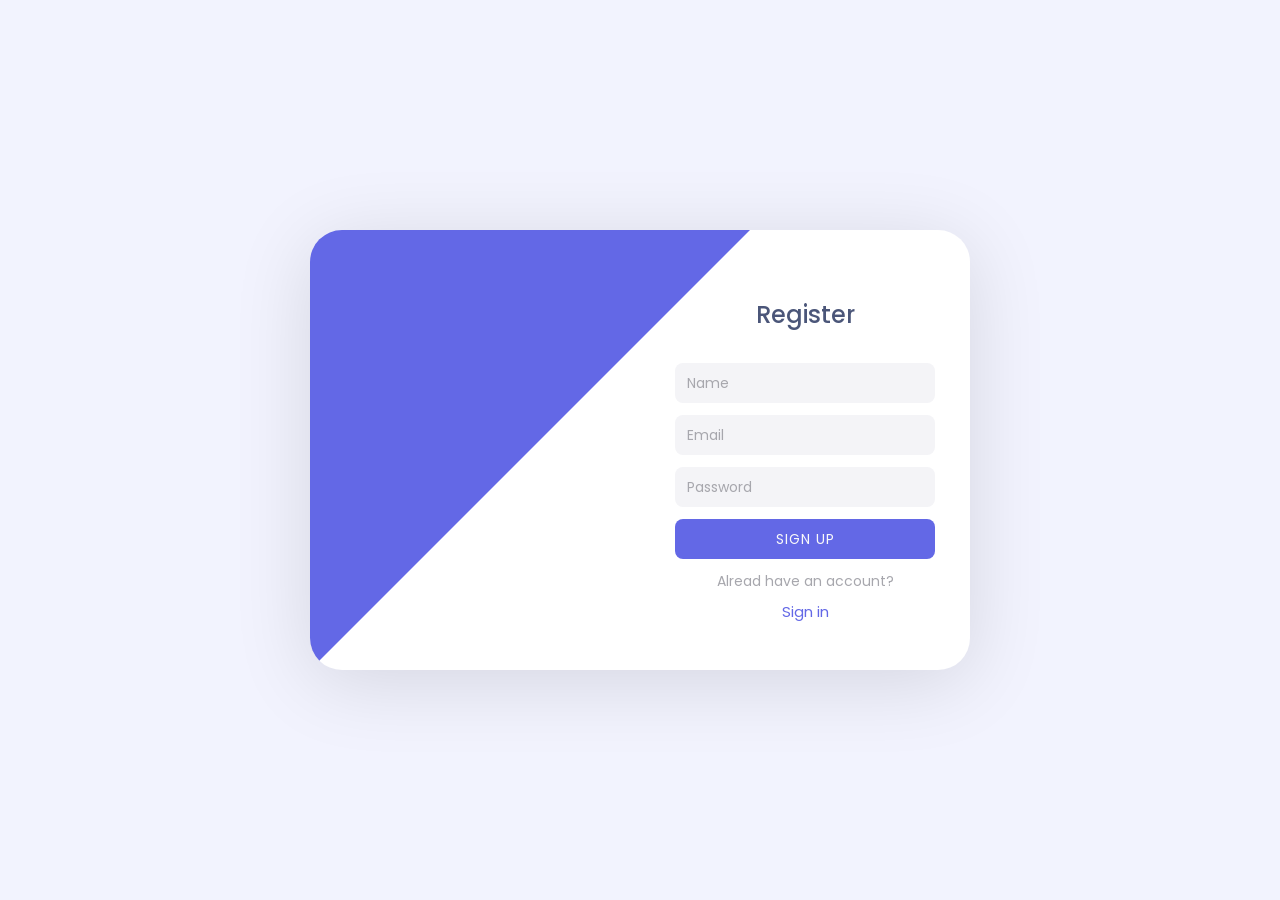
==== commit 13db7d64: "create new index and files" ====
--- a/index.html
+++ b/index.html
@@ -1,2051 +1,45 @@
-<!doctype html>
-<html
-  lang="en"
-  data-ws-project="f6f7730c-4058-4e3d-a0cb-b51d54b4c91a"
-  data-ws-last-published="2026-03-10T05:10:10.511Z"
->
+<!DOCTYPE html>
+<html lang="en">
   <head>
+    <meta charset="UTF-8" />
+    <meta http-equiv="X-UA-Compatible" content="IE=edge" />
+    <meta name="viewport" content="width=device-width, initial-scale=1.0" />
+    <title>Logins</title>
+    <link rel="stylesheet" href="styles.css" />
+    <link rel="preconnect" href="https://fonts.googleapis.com" />
+    <link rel="preconnect" href="https://fonts.gstatic.com" crossorigin />
     <link
+      href="https://fonts.googleapis.com/css2?family=Poppins:wght@400;500;600&display=swap"
       rel="stylesheet"
-      type="text/css"
-      href="/assets/static/app_generated_index-6937cd5a.DacnJuhB.css"
     />
-    <meta charset="UTF-8" />
-    <meta name="viewport" content="width=device-width,initial-scale=1" />
-    <link
-      rel="preload"
-      as="image"
-      imagesrcset="/assets/Logo_(1)_4DOjcRBy3o604SWE02Vw5.png 16w, /assets/Logo_(1)_4DOjcRBy3o604SWE02Vw5.png 32w, /assets/Logo_(1)_4DOjcRBy3o604SWE02Vw5.png 48w, /assets/Logo_(1)_4DOjcRBy3o604SWE02Vw5.png 64w, /assets/Logo_(1)_4DOjcRBy3o604SWE02Vw5.png 96w, /assets/Logo_(1)_4DOjcRBy3o604SWE02Vw5.png 128w, /assets/Logo_(1)_4DOjcRBy3o604SWE02Vw5.png 256w, /assets/Logo_(1)_4DOjcRBy3o604SWE02Vw5.png 384w"
-      imagesizes="100vw"
-    />
-    <link
-      rel="preload"
-      as="image"
-      imagesrcset="/assets/App_zL4i8sX2SEd6S0cbYRfyr.png 16w, /assets/App_zL4i8sX2SEd6S0cbYRfyr.png 32w, /assets/App_zL4i8sX2SEd6S0cbYRfyr.png 48w, /assets/App_zL4i8sX2SEd6S0cbYRfyr.png 64w, /assets/App_zL4i8sX2SEd6S0cbYRfyr.png 96w, /assets/App_zL4i8sX2SEd6S0cbYRfyr.png 128w, /assets/App_zL4i8sX2SEd6S0cbYRfyr.png 256w, /assets/App_zL4i8sX2SEd6S0cbYRfyr.png 384w, /assets/App_zL4i8sX2SEd6S0cbYRfyr.png 640w, /assets/App_zL4i8sX2SEd6S0cbYRfyr.png 750w, /assets/App_zL4i8sX2SEd6S0cbYRfyr.png 828w, /assets/App_zL4i8sX2SEd6S0cbYRfyr.png 1080w, /assets/App_zL4i8sX2SEd6S0cbYRfyr.png 1200w, /assets/App_zL4i8sX2SEd6S0cbYRfyr.png 1920w, /assets/App_zL4i8sX2SEd6S0cbYRfyr.png 2048w, /assets/App_zL4i8sX2SEd6S0cbYRfyr.png 3840w"
-      imagesizes="100vw"
-    />
-    <link rel="icon" href="/assets/logo_r1qaJQiri6sK3rPyq-Sar.svg" />
-    <link
-      rel="preload"
-      href="/assets/Inter-VariableFont_opsz_wght_5pWJ31-T_iPEwHdXmYt6P.ttf"
-      as="font"
-      crossorigin="anonymous"
-    />
-    <link
-      rel="preload"
-      href="/assets/Group_1_3Lze2enBpFNP3rVOtd0Yp.svg"
-      as="image"
-    />
-    <link
-      rel="preload"
-      href="/assets/App_Wide_2x_1_(2)_yiI7phUrEJxtQAVSp0ZeL.png"
-      as="image"
-    />
-    <link
-      rel="preload"
-      href="/assets/Pattern_79YdcihVRk2R5H0fuZxz7.svg"
-      as="image"
-    />
-    <link
-      rel="preload"
-      href="/assets/App_Wide_2x_1_(1)_69MShZLi3pDA9oCPN794H.webp"
-      as="image"
-    />
-    <link
-      rel="preload"
-      href="/assets/Group_1_(1)_WG8mUOjVoPgiB8j45YY9z.svg"
-      as="image"
-    />
-    <link
-      rel="preload"
-      href="/assets/Pricing_NtpbcNgAxOEKqt33rNA--.svg"
-      as="image"
-    />
-    <link
-      rel="preload"
-      href="/assets/Property_1_Desktop_WC1IMy9iiJ9vL4er9JyJM.webp"
-      as="image"
-    />
-    <link
-      rel="preload"
-      href="/assets/Icons_Zs8GOxaeJO22wgbZCoQDR.svg"
-      as="image"
-    />
-    <meta property="og:url" content="https://url/" />
-    <meta property="og:title" content="Boost your rankings with AI." />
-    <meta property="og:type" content="website" />
-    <meta
-      name="description"
-      content="Elevate your site’s visibility effortlessly with AI, where smart technology meets user-friendly SEO tools."
-    />
-    <meta
-      property="og:description"
-      content="Elevate your site’s visibility effortlessly with AI, where smart technology meets user-friendly SEO tools."
-    />
-    <meta
-      property="og:image"
-      content="/assets/ascend-cover_aPSGjSz0r-u7Gec3vty3n.png"
-    />
-    <meta property="twitter:card" content="summary_large_image" />
-    <title>Boost your rankings with AI.</title>
   </head>
-  <body class="w-body">
-    <div class="w-box">
-      <div style="display: contents">
-        <div style="display: contents">
-          <div class="w-html-embed">
-            <style>
-              /* So we don't need to add a token to every paragraph to remove margin. */
-              p {
-                margin: 0;
-              }
-
-              /* * {
-                /* Make links scroll to their sections smoothly. */
-                scroll-behavior: smooth;
-              } */
-            </style>
-          </div>
-          <div class="w-html-embed">
-            <style>
-              :root {
-                --ani-duration: var(--duration-default, 0.2s);
-                --ani-delay: 0s;
-                --ani-slide-offset: 20%;
-                --ani-zoom-in-scale: 1;
-                --ani-zoom-out-scale: 0.85;
-                --ani-flip-rotate: 30deg;
-                --ani-easing: var(--easing-default, ease);
-                --ani-fill-mode: forwards;
-              }
-              [data-ani]:not([data-ani-children]),
-              [data-ani-children]:not([data-ani-progress]) > * {
-                animation-duration: var(--ani-duration);
-                animation-delay: var(--ani-delay);
-                animation-timing-function: var(--ani-easing);
-                animation-fill-mode: var(--ani-fill-mode);
-                opacity: 0;
-              }
-              [data-ani-progress]:not([data-ani-children]),
-              [data-ani-children]:not([data-ani]) > * {
-                transition-property: opacity, transform;
-                transition-duration: var(--ani-duration);
-                transition-timing-function: var(--ani-easing);
-                opacity: 0;
-              }
-              @keyframes fadeIn {
-                from {
-                  opacity: 0;
-                }
-                to {
-                  opacity: 1;
-                }
-              }
-              @keyframes fadeOut {
-                from {
-                  opacity: 1;
-                }
-                to {
-                  opacity: 0;
-                }
-              }
-              [data-ani-children][data-ani="fade"] > .in,
-              [data-ani="fade"]:where(
-                  .in:not([data-state]),
-                  [data-state$="open"],
-                  [data-state="active"]
-                ) {
-                animation-name: fadeIn;
-              }
-              [data-ani-children][data-ani="fade"] > .out,
-              [data-ani="fade"]:where(
-                  .out:not([data-state]),
-                  [data-state="closed"],
-                  [data-state="inactive"]
-                ) {
-                animation-name: fadeOut;
-              }
-              @keyframes slideIn {
-                from {
-                  opacity: 0;
-                  translate: var(--ani-slide-transform);
-                }
-                to {
-                  opacity: 1;
-                  translate: none;
-                }
-              }
-              @keyframes slideOut {
-                from {
-                  opacity: 1;
-                  translate: none;
-                }
-                to {
-                  opacity: 0;
-                  translate: var(--ani-slide-transform);
-                }
-              }
-              [data-ani-children][data-ani|="slide"] > .in,
-              [data-ani|="slide"]:where(
-                  .in:not([data-state]),
-                  [data-state$="open"],
-                  [data-state="active"]
-                ) {
-                animation-name: slideIn;
-              }
-              [data-ani-children][data-ani|="slide"] > .out,
-              [data-ani|="slide"]:where(
-                  .out:not([data-state]),
-                  [data-state="closed"],
-                  [data-state="inactive"]
-                ) {
-                animation-name: slideOut;
-              }
-              [data-ani="slide-up"] {
-                --ani-slide-transform: 0 var(--ani-slide-offset);
-              }
-              [data-ani="slide-down"] {
-                --ani-slide-transform: 0 calc(-1 * var(--ani-slide-offset));
-              }
-              [data-ani="slide-left"] {
-                --ani-slide-transform: var(--ani-slide-offset);
-              }
-              [data-ani="slide-right"] {
-                --ani-slide-transform: calc(-1 * var(--ani-slide-offset));
-              }
-              @keyframes zoomIn {
-                from {
-                  opacity: 0;
-                  scale: var(--ani-zoom-out-scale);
-                }
-                to {
-                  opacity: 1;
-                  scale: 1;
-                }
-              }
-              @keyframes zoomOut {
-                from {
-                  opacity: 1;
-                  scale: 1;
-                }
-                to {
-                  opacity: 0;
-                  scale: var(--ani-zoom-in-scale);
-                }
-              }
-              [data-ani-children][data-ani="zoom"] > .in,
-              [data-ani|="zoom"]:where(
-                  .in:not([data-state]),
-                  [data-state$="open"],
-                  [data-state="active"]
-                ) {
-                animation-name: zoomIn;
-              }
-              [data-ani-children][data-ani="zoom"] > .out,
-              [data-ani|="zoom"]:where(
-                  .out:not([data-state]),
-                  [data-state="closed"],
-                  [data-state="inactive"]
-                ) {
-                animation-name: zoomOut;
-              }
-              [data-ani-children][data-ani-progress="zoom"] > *,
-              [data-ani-progress="zoom"]:not([data-ani-children]) {
-                transform: scale(var(--ani-zoom-out-scale));
-              }
-              @keyframes flipInY {
-                from {
-                  rotate: y var(--ani-flip-rotate);
-                  perspective: 2000px;
-                  opacity: 0;
-                }
-                to {
-                  rotate: y 0;
-                  opacity: 1;
-                }
-              }
-              @keyframes flipOutY {
-                from {
-                  rotate: y 0;
-                  opacity: 1;
-                }
-                to {
-                  perspective: 2000px;
-                  rotate: y var(--ani-flip-rotate);
-                  opacity: 0;
-                }
-              }
-              @keyframes flipInX {
-                from {
-                  perspective: 2000px;
-                  rotate: x var(--ani-flip-rotate);
-                  opacity: 0;
-                }
-                to {
-                  rotate: x 0;
-                  opacity: 1;
-                }
-              }
-              @keyframes flipOutX {
-                from {
-                  rotate: x 0;
-                  opacity: 1;
-                }
-                to {
-                  perspective: 2000px;
-                  rotate: x var(--ani-flip-rotate);
-                  opacity: 0;
-                }
-              }
-              [data-ani-children][data-ani="flip-y"] > .in,
-              [data-ani="flip-y"]:where(
-                  .in:not([data-state]),
-                  [data-state$="open"],
-                  [data-state="active"]
-                ) {
-                animation-name: flipInY;
-              }
-              [data-ani-children][data-ani="flip-x"] > .in,
-              [data-ani="flip-x"]:where(
-                  .in:not([data-state]),
-                  [data-state$="open"],
-                  [data-state="active"]
-                ) {
-                animation-name: flipInX;
-              }
-              [data-ani-children][data-ani="flip-y"] > .out,
-              [data-ani="flip-y"]:where(
-                  .out:not([data-state]),
-                  [data-state="closed"],
-                  [data-state="inactive"]
-                ) {
-                animation-name: flipOutY;
-              }
-              [data-ani-children][data-ani="flip-x"] > .out,
-              [data-ani="flip-x"]:where(
-                  .out:not([data-state]),
-                  [data-state="closed"],
-                  [data-state="inactive"]
-                ) {
-                animation-name: flipOutX;
-              }
-              @keyframes expandDown {
-                from {
-                  height: 0;
-                }
-                to {
-                  height: var(--newHeight);
-                }
-              }
-              @keyframes expandUp {
-                from {
-                  height: var(--newHeight);
-                }
-                to {
-                  height: 0;
-                }
-              }
-              [data-ani="expand"],
-              [data-ani="expand"][data-state="open"],
-              [data-ani="expand"].in {
-                --newHeight: var(
-                  --custom-height,
-                  var(
-                    --radix-accordion-content-height,
-                    var(--radix-collapsible-content-height, 100%)
-                  )
-                );
-                overflow: hidden;
-                opacity: 1;
-              }
-              [data-ani-children][data-ani="expand"] > .in,
-              [data-ani="expand"]:where(
-                  .in:not([data-state]),
-                  [data-state$="open"],
-                  [data-state="active"]
-                ) {
-                animation: expandDown var(--ani-duration) var(--ani-easing);
-              }
-              [data-ani-children][data-ani="expand"] > .out,
-              [data-ani="expand"]:where(
-                  .out:not([data-state]),
-                  [data-state="closed"],
-                  [data-state="inactive"]
-                ) {
-                animation: expandUp var(--ani-duration) var(--ani-easing);
-              }
-              @media (prefers-reduced-motion: reduce) {
-                [data-ani]:not([data-ani-children]),
-                [data-ani-progress]:not([data-ani-children]),
-                [data-ani-children] > * {
-                  opacity: 1;
-                  transform: none;
-                  animation: none;
-                  rotate: none;
-                  scale: none;
-                  translate: none;
-                }
-              }
-            </style>
-          </div>
-          <header
-            class="w-box c1357293 c9jnjeu czr2pxy c155uc7w cry9bxc c1lxiyww c1qyy4dh ct02u4h c1z0l37u c1ml0hr7 c1fd0kk1 c11gzs80 c1sche0c c1l2989r cjqo3r0 c1cvcmzo c3xzas1 c1n6cdq4 c1a5jpyh c18j5d8w c1fysxfs"
-          >
-            <div
-              class="w-box czr2pxy copqmak ct8c5y2 c10zkoym cignq8x cavd3zn c1tbut6b c1tzxl2z c16n19h8 cwqojdn c7klx50 c1qrxaqp cjkeggx c8pi8fa cow6lkx c1oxjrsz csud216 c1xiy5b1 cq7d8me c1ycnvnd"
-            >
-              <div style="display: contents">
-                <div style="display: contents">
-                  <a
-                    aria-label="Home"
-                    href="/"
-                    class="w-link ceaxqcs cld4m44 c1e9wxra c1c9nyn co9inq6 c18nx7en c13zjl4p cl60rel czukzo6 cho8smv"
-                    ><img
-                      alt="logo"
-                      width="153"
-                      height="152"
-                      src="/assets/Logo_(1)_4DOjcRBy3o604SWE02Vw5.png"
-                      class="w-image coe1sx2"
-                      sizes="100vw"
-                      srcset="
-                        /assets/Logo_(1)_4DOjcRBy3o604SWE02Vw5.png  16w,
-                        /assets/Logo_(1)_4DOjcRBy3o604SWE02Vw5.png  32w,
-                        /assets/Logo_(1)_4DOjcRBy3o604SWE02Vw5.png  48w,
-                        /assets/Logo_(1)_4DOjcRBy3o604SWE02Vw5.png  64w,
-                        /assets/Logo_(1)_4DOjcRBy3o604SWE02Vw5.png  96w,
-                        /assets/Logo_(1)_4DOjcRBy3o604SWE02Vw5.png 128w,
-                        /assets/Logo_(1)_4DOjcRBy3o604SWE02Vw5.png 256w,
-                        /assets/Logo_(1)_4DOjcRBy3o604SWE02Vw5.png 384w
-                      "
-                      decoding="async"
-                      loading="eager"
-                  /></a>
-                </div>
-              </div>
-              <nav
-                aria-label="main"
-                class="w-box c1mcu1jn cry9bxc c1qyy4dh ct02u4h c1lfjoq7 cgtnddv c1le23sj c40yjke c1kzn7na c17q2jvf ct49a6u c102r6kr c4sllhu clmbo8f cc3dq2t"
-              >
-                <div style="display: contents">
-                  <div style="display: contents">
-                    <nav
-                      aria-label="Main"
-                      data-orientation="horizontal"
-                      dir="ltr"
-                      class="w-navigation-menu c1cqu2xh cry9bxc cvblku1 c1xuq60h c1p217py c193ydh7 crglsme c14ip164 c1bkqfhr c1qyy4dh ct02u4h c13ldpkq c1gw84sn cjq768y c1le23sj c40yjke c1kzn7na c17q2jvf"
-                    >
-                      <div style="position: relative">
-                        <ul
-                          data-orientation="horizontal"
-                          class="w-menu-list cry9bxc c1fhkm63 cqeb86t c1admj5d c34dwh1 c1qyy4dh ct02u4h cdq89vd c1tcoltv c3qzgd0 c1y6imu0 c1n13r54 c1le23sj c40yjke c1kzn7na c17q2jvf c1gw84sn cjq768y"
-                          dir="ltr"
-                        >
-                          <li data-ws-index="0" class="w-menu-item">
-                            <button
-                              type="button"
-                              class="w-button c12j9tyh csru8nn c1e9wxra c1c9nyn co9inq6 c18nx7en c13zjl4p ch11gwv c1md20bl c1e892th c1qyy4dh ct02u4h c1e7helk c1l0vha7 csyy8v5 c1bc2i7x c17r8x7j c13b531o c1my01bv c135vpv5 c1y6imu0 c3qzgd0 cl60rel czukzo6 c1170qfo c12mjb61"
-                              id="radix-:Rmm:-trigger-0"
-                              data-state="closed"
-                              aria-expanded="false"
-                              aria-controls="radix-:Rmm:-content-0"
-                              data-radix-collection-item=""
-                            >
-                              <div class="w-text">Features</div>
-                              <div
-                                class="w-box c7ewoh2 c5m8ase clv8gve ch2prsz cg4iiql c7cjz93 c1c9nyn co9inq6 c18nx7en c13zjl4p"
-                              >
-                                <div class="w-html-embed">
-                                  <svg
-                                    xmlns="http://www.w3.org/2000/svg"
-                                    viewBox="0 0 16 16"
-                                    fill="currentColor"
-                                    width="100%"
-                                    height="100%"
-                                  >
-                                    <path
-                                      d="M4.04 6.284a.65.65 0 0 1 .92.001L8 9.335l3.04-3.05a.65.65 0 1 1 .921.918l-3.5 3.512a.65.65 0 0 1-.921 0L4.039 7.203a.65.65 0 0 1 .001-.92Z"
-                                    ></path>
-                                  </svg>
-                                </div>
-                              </div>
-                            </button>
-                          </li>
-                          <li data-ws-index="1" class="w-menu-item">
-                            <a
-                              class="w-link c12j9tyh csru8nn c1e9wxra c1c9nyn co9inq6 c18nx7en c13zjl4p ch11gwv c1md20bl c1e892th c1qyy4dh ct02u4h c1e7helk c1l0vha7 csyy8v5 c1bc2i7x c17r8x7j c13b531o c1my01bv c135vpv5 c1y6imu0 c3qzgd0 cl60rel czukzo6 c1170qfo c12mjb61"
-                              href="#"
-                              >Developers</a
-                            >
-                          </li>
-                          <li data-ws-index="2" class="w-menu-item">
-                            <button
-                              type="button"
-                              class="w-button c12j9tyh csru8nn c1e9wxra c1c9nyn co9inq6 c18nx7en c13zjl4p ch11gwv c1md20bl c1e892th c1qyy4dh ct02u4h c1e7helk c1l0vha7 csyy8v5 c1bc2i7x c17r8x7j c13b531o c1my01bv c135vpv5 c1y6imu0 c3qzgd0 cl60rel czukzo6 c1170qfo c12mjb61"
-                              id="radix-:Rmm:-trigger-2"
-                              data-state="closed"
-                              aria-expanded="false"
-                              aria-controls="radix-:Rmm:-content-2"
-                              data-radix-collection-item=""
-                            >
-                              <div class="w-text">Company</div>
-                              <div
-                                class="w-box c7ewoh2 c5m8ase clv8gve ch2prsz cg4iiql c7cjz93 c1c9nyn co9inq6 c18nx7en c13zjl4p"
-                              >
-                                <div class="w-html-embed">
-                                  <svg
-                                    xmlns="http://www.w3.org/2000/svg"
-                                    viewBox="0 0 16 16"
-                                    fill="currentColor"
-                                    width="100%"
-                                    height="100%"
-                                  >
-                                    <path
-                                      d="M4.04 6.284a.65.65 0 0 1 .92.001L8 9.335l3.04-3.05a.65.65 0 1 1 .921.918l-3.5 3.512a.65.65 0 0 1-.921 0L4.039 7.203a.65.65 0 0 1 .001-.92Z"
-                                    ></path>
-                                  </svg>
-                                </div>
-                              </div>
-                            </button>
-                          </li>
-                          <li data-ws-index="3" class="w-menu-item">
-                            <a
-                              class="w-link c12j9tyh csru8nn c1e9wxra c1c9nyn co9inq6 c18nx7en c13zjl4p ch11gwv c1md20bl c1e892th c1qyy4dh ct02u4h c1e7helk c1l0vha7 csyy8v5 c1bc2i7x c17r8x7j c13b531o c1my01bv c135vpv5 c1y6imu0 c3qzgd0 cl60rel czukzo6 c1170qfo c12mjb61"
-                              href="#"
-                              >Blog</a
-                            >
-                          </li>
-                          <li data-ws-index="4" class="w-menu-item">
-                            <a
-                              class="w-link c12j9tyh csru8nn c1e9wxra c1c9nyn co9inq6 c18nx7en c13zjl4p ch11gwv c1md20bl c1e892th c1qyy4dh ct02u4h c1e7helk c1l0vha7 csyy8v5 c1bc2i7x c17r8x7j c13b531o c1my01bv c135vpv5 c1y6imu0 c3qzgd0 cl60rel czukzo6 c1170qfo c12mjb61"
-                              href="#"
-                              >Changelog</a
-                            >
-                          </li>
-                        </ul>
-                      </div>
-                      <div
-                        class="w-box cdwd3jx c1lzcxwg cry9bxc ct02u4h cdtylqg chmjof8 czr2pxy c3xzas1 c1n6cdq4"
-                      ></div>
-                    </nav>
-                  </div>
-                </div>
-              </nav>
-              <div class="w-box cry9bxc c1qyy4dh ct02u4h cn6056e c1117wcl">
-                <div class="w-box">
-                  <div
-                    class="w-box c76ugon c1va7jp0 c18xibj9 ccn5ruk c5ehae6 cax3zcx c1le23sj c40yjke c1kzn7na c17q2jvf csugexd cciu1th co2lzyj cghs7z1 c18xchlu ckqzz7r"
-                  >
-                    <a
-                      class="w-link c1umvwl9 c13b531o c1my01bv c14z1eqr c1ktl1y1 cr8yqfm c1ufwdzl c5blvcv cml0h3f c135vpv5 csru8nn c1qyy4dh ct02u4h c1md20bl c1e892th c1qom380 cnf3mc6 cbm6zv4 ce8zlua c1mcu1jn c1d7r856 cd3iwfe c1yhcvvf cwc6hbl c11r52nx czr2pxy c3pidkv c1kol985 cy8zwmn cl60rel czukzo6 c1muywj1"
-                      href="#"
-                      >Join waitlist</a
-                    >
-                  </div>
-                </div>
-                <div style="display: contents">
-                  <div style="display: contents">
-                    <button
-                      type="button"
-                      aria-label="Open mobile menu"
-                      class="w-button c1umvwl9 ccfzz03 cub2gss cgcvr98 c1xjllne c135vpv5 cwvpjlf c1qyy4dh ct02u4h c1md20bl c1e892th c1qom380 cnf3mc6 cbm6zv4 ce8zlua c1mcu1jn c1d7r856 cd3iwfe c1yhcvvf cwc6hbl c11r52nx c1xty5yn c1g1x4wk cy8zwmn c9x99qz cl60rel czukzo6 c1muywj1 c891fy0 c1k6tqmo c1bxqinn ckrlbpk c1oxjrsz csud216 c1xiy5b1 cq7d8me c149s0mc c1ycnvnd"
-                      aria-haspopup="dialog"
-                      aria-expanded="false"
-                      aria-controls="radix-:R2um:"
-                      data-state="closed"
-                    >
-                      <div class="w-html-embed">
-                        <svg
-                          xmlns="http://www.w3.org/2000/svg"
-                          viewBox="0 0 22 22"
-                          fill="currentColor"
-                          width="100%"
-                          height="100%"
-                          style="display: block"
-                        >
-                          <path
-                            fill-rule="evenodd"
-                            d="M2 5.998a.75.75 0 0 1 .75-.75h16.5a.75.75 0 0 1 0 1.5H2.75a.75.75 0 0 1-.75-.75Zm0 5.5a.75.75 0 0 1 .75-.75h16.5a.75.75 0 0 1 0 1.5H2.75a.75.75 0 0 1-.75-.75Zm0 5.5a.75.75 0 0 1 .75-.75h16.5a.75.75 0 0 1 0 1.5H2.75a.75.75 0 0 1-.75-.75Z"
-                            clip-rule="evenodd"
-                          />
-                        </svg>
-                      </div>
-                    </button>
-                  </div>
-                </div>
-              </div>
-            </div>
-          </header>
-        </div>
+  <body>
+    <div class="card">
+      <div class="card-bg card-bg-1"></div>
+      <div class="card-bg card-bg-2"></div>
+      <img class="logo logo-1" src="logo.svg" />
+      <img class="logo logo-2" src="logo.svg" />
+      <div class="form signin">
+        <form>
+          <h2>Login</h2>
+          <input type="text" placeholder="Email" />
+          <input type="password" placeholder="Password" />
+          <p>Forgot password?</p>
+          <button>SIGN IN</button>
+          <a onclick="toggleView()">Don't have an account? <em>Sign up</em></a>
+        </form>
       </div>
-      <main class="w-box">
-        <section
-          class="w-box ch3bbj5 c1mzb2kd c1030opg c1cozyp5 crv1a4t cbrrmm8 cuo9dm5 c5egcmi cxz9xjl c1dz3al c1cl2zap c8qdjaz c1uc2zh c1l8rbde cq8dnu3 cth1c7d"
-        >
-          <div
-            class="w-box c1357293 c9jnjeu czr2pxy c155uc7w cry9bxc c1lfjoq7 c1778y6x c1wt8a7g ceu66s9 c12ae6v5 c1fd0kk1 c11gzs80"
-          >
-            <div
-              class="w-box cry9bxc c1lfjoq7 ct8c5y2 c10zkoym c1qyy4dh c1wt8a7g"
-            >
-              <a
-                class="w-link ceaxqcs csru8nn c1e9wxra c1c9nyn co9inq6 c18nx7en c13zjl4p c1md20bl c1e892th c1qyy4dh ct02u4h cxk6kow conc6us c108v1a0 c81fpui c1fce3gj c1nj04wn c1nitjp7 c195lvp6 c1hr6a6t c12sm2j2 c135vpv5 c1wayd1n cl60rel czukzo6 cho8smv"
-                href="#"
-                ><div
-                  class="w-text cl7jefz c341xsy c11dowh9 c1nj04wn c1nitjp7 c195lvp6 c1hr6a6t c7vx2dq c1mgacbo cff1ay0 c14z73t1 c1hyd7qt c1clnlkm ckmcr2z"
-                >
-                  New
-                </div>
-                <div class="w-text">Latest integration</div></a
-              >
-              <h1
-                class="w-heading c11nr3ex cy1haag c32myit cwrra4i c4rpps8 c1d23h5a cnu4kgu c1yb3n9o cbrrmm8 cuo9dm5 c40zsbj c13cx24t c1my01bv c8itdy4 c74kosi c1qom380 c1357293 c9jnjeu c1dhz37v c1xzir7e"
-              >
-                Boost your<br />rankings with AI.
-              </h1>
-              <p
-                class="w-paragraph c16xpvrq c1qom380 c3fmn7t c1357293 c9jnjeu czt9u4x c1dhz37v"
-              >
-                Elevate your site’s visibility effortlessly with AI, where smart
-                technology meets user-friendly SEO tools.
-              </p>
-              <div
-                class="w-box c76ugon c1va7jp0 c18xibj9 ccn5ruk c5ehae6 cax3zcx c1le23sj c40yjke c1kzn7na c17q2jvf csugexd cciu1th co2lzyj cghs7z1 c18xchlu ckqzz7r"
-              >
-                <a
-                  class="w-link c1clnlkm c13b531o c1my01bv c14z1eqr c1ktl1y1 cr8yqfm c1ufwdzl c5blvcv cml0h3f c135vpv5 csru8nn c1qyy4dh ct02u4h c1md20bl c1e892th c1qom380 c1xk5ui7 cdcs8wy c1m1praz c1mcu1jn c1d7r856 cd3iwfe c1yhcvvf cwc6hbl c11r52nx cblpe2z cy8zwmn cl60rel czukzo6 c1qvfg2v c1170qfo"
-                  href="#"
-                  >Start For Free</a
-                >
-              </div>
-            </div>
-            <div class="w-box">
-              <img
-                alt="Cover of dashboard"
-                width="2400"
-                height="1518"
-                src="/assets/App_zL4i8sX2SEd6S0cbYRfyr.png"
-                class="w-image"
-                sizes="100vw"
-                srcset="
-                  /assets/App_zL4i8sX2SEd6S0cbYRfyr.png   16w,
-                  /assets/App_zL4i8sX2SEd6S0cbYRfyr.png   32w,
-                  /assets/App_zL4i8sX2SEd6S0cbYRfyr.png   48w,
-                  /assets/App_zL4i8sX2SEd6S0cbYRfyr.png   64w,
-                  /assets/App_zL4i8sX2SEd6S0cbYRfyr.png   96w,
-                  /assets/App_zL4i8sX2SEd6S0cbYRfyr.png  128w,
-                  /assets/App_zL4i8sX2SEd6S0cbYRfyr.png  256w,
-                  /assets/App_zL4i8sX2SEd6S0cbYRfyr.png  384w,
-                  /assets/App_zL4i8sX2SEd6S0cbYRfyr.png  640w,
-                  /assets/App_zL4i8sX2SEd6S0cbYRfyr.png  750w,
-                  /assets/App_zL4i8sX2SEd6S0cbYRfyr.png  828w,
-                  /assets/App_zL4i8sX2SEd6S0cbYRfyr.png 1080w,
-                  /assets/App_zL4i8sX2SEd6S0cbYRfyr.png 1200w,
-                  /assets/App_zL4i8sX2SEd6S0cbYRfyr.png 1920w,
-                  /assets/App_zL4i8sX2SEd6S0cbYRfyr.png 2048w,
-                  /assets/App_zL4i8sX2SEd6S0cbYRfyr.png 3840w
-                "
-                decoding="async"
-                loading="eager"
-              />
-            </div>
-          </div>
-        </section>
-        <section class="w-box cna0hdz c1mzb2kd">
-          <div
-            class="w-box c1357293 c9jnjeu czr2pxy c155uc7w cry9bxc c1lfjoq7 c1778y6x c1wt8a7g c1s46o9r cdczzub c1fd0kk1 c11gzs80"
-          >
-            <p
-              class="w-paragraph c16xpvrq c1qom380 c62q3t9 c1357293 c9jnjeu czt9u4x"
-            >
-              Trusted by the world’s most innovative teams
-            </p>
-            <div
-              class="w-box copqmak c10zkoym ct8c5y2 cori9ti cstj0zg c1vrexag cl5hb04 c174sw29 cas7ks9 c155h8oe cw7dtlx czsotsp"
-            >
-              <div
-                class="w-box cc9xhl5 c1nvgabo c1u0yu0y c1i2rq6e c12n5uks csb0ifw cg5j03k c8od1c4 czr2pxy c1bkqfhr cry9bxc c1qyy4dh ct02u4h c5ehae6 c1w2ebm1 cscr3j6 c1380t7s c1yvubyx cbxwzfl ckdqtrq c1qpskvc c1qoie81"
-              >
-                <img
-                  alt="Company logo"
-                  width="155"
-                  height="34"
-                  src="/assets/acme_1_SzGM5wv_nXoJMNsxf3nMp.svg"
-                  class="w-image coejy3h c1fhiulb c1av00hf cji8cjn"
-                  sizes="100vw"
-                  srcset="
-                    /assets/acme_1_SzGM5wv_nXoJMNsxf3nMp.svg  16w,
-                    /assets/acme_1_SzGM5wv_nXoJMNsxf3nMp.svg  32w,
-                    /assets/acme_1_SzGM5wv_nXoJMNsxf3nMp.svg  48w,
-                    /assets/acme_1_SzGM5wv_nXoJMNsxf3nMp.svg  64w,
-                    /assets/acme_1_SzGM5wv_nXoJMNsxf3nMp.svg  96w,
-                    /assets/acme_1_SzGM5wv_nXoJMNsxf3nMp.svg 128w,
-                    /assets/acme_1_SzGM5wv_nXoJMNsxf3nMp.svg 256w,
-                    /assets/acme_1_SzGM5wv_nXoJMNsxf3nMp.svg 384w
-                  "
-                  decoding="async"
-                  loading="lazy"
-                />
-              </div>
-              <div
-                class="w-box cc9xhl5 c1nvgabo c1u0yu0y c1i2rq6e c12n5uks csb0ifw cg5j03k c8od1c4 czr2pxy c1bkqfhr cry9bxc c1qyy4dh ct02u4h c5ehae6 c1w2ebm1 cscr3j6 c1380t7s c1yvubyx cbxwzfl ckdqtrq c1qpskvc c1qoie81"
-              >
-                <img
-                  alt="Company logo"
-                  width="155"
-                  height="34"
-                  src="/assets/acme_1_6gLv7ufQMzdLOOclvrYwV.svg"
-                  class="w-image coejy3h c1fhiulb c1av00hf cji8cjn"
-                  sizes="100vw"
-                  srcset="
-                    /assets/acme_1_6gLv7ufQMzdLOOclvrYwV.svg  16w,
-                    /assets/acme_1_6gLv7ufQMzdLOOclvrYwV.svg  32w,
-                    /assets/acme_1_6gLv7ufQMzdLOOclvrYwV.svg  48w,
-                    /assets/acme_1_6gLv7ufQMzdLOOclvrYwV.svg  64w,
-                    /assets/acme_1_6gLv7ufQMzdLOOclvrYwV.svg  96w,
-                    /assets/acme_1_6gLv7ufQMzdLOOclvrYwV.svg 128w,
-                    /assets/acme_1_6gLv7ufQMzdLOOclvrYwV.svg 256w,
-                    /assets/acme_1_6gLv7ufQMzdLOOclvrYwV.svg 384w
-                  "
-                  decoding="async"
-                  loading="lazy"
-                />
-              </div>
-              <div
-                class="w-box cc9xhl5 c1nvgabo c1u0yu0y c1i2rq6e c12n5uks csb0ifw cg5j03k c8od1c4 czr2pxy c1bkqfhr cry9bxc c1qyy4dh ct02u4h c5ehae6 c1w2ebm1 cscr3j6 c1380t7s c1yvubyx cbxwzfl ckdqtrq c1qpskvc c1qoie81"
-              >
-                <img
-                  alt="Company logo"
-                  width="155"
-                  height="34"
-                  src="/assets/acme_1_HLWJfcLQuEP3J64rb6XKM.svg"
-                  class="w-image coejy3h c1fhiulb c1av00hf cji8cjn"
-                  sizes="100vw"
-                  srcset="
-                    /assets/acme_1_HLWJfcLQuEP3J64rb6XKM.svg  16w,
-                    /assets/acme_1_HLWJfcLQuEP3J64rb6XKM.svg  32w,
-                    /assets/acme_1_HLWJfcLQuEP3J64rb6XKM.svg  48w,
-                    /assets/acme_1_HLWJfcLQuEP3J64rb6XKM.svg  64w,
-                    /assets/acme_1_HLWJfcLQuEP3J64rb6XKM.svg  96w,
-                    /assets/acme_1_HLWJfcLQuEP3J64rb6XKM.svg 128w,
-                    /assets/acme_1_HLWJfcLQuEP3J64rb6XKM.svg 256w,
-                    /assets/acme_1_HLWJfcLQuEP3J64rb6XKM.svg 384w
-                  "
-                  decoding="async"
-                  loading="lazy"
-                />
-              </div>
-              <div
-                class="w-box cc9xhl5 c1nvgabo c1u0yu0y c1i2rq6e c12n5uks csb0ifw cg5j03k c8od1c4 czr2pxy c1bkqfhr cry9bxc c1qyy4dh ct02u4h c5ehae6 c1w2ebm1 cscr3j6 c1380t7s c1yvubyx cbxwzfl ckdqtrq c1qpskvc c1qoie81"
-              >
-                <img
-                  alt="Company logo"
-                  width="155"
-                  height="34"
-                  src="/assets/acme_1_XA71WcU5185wrE6Mu6zhG.svg"
-                  class="w-image coejy3h c1fhiulb c1av00hf cji8cjn"
-                  sizes="100vw"
-                  srcset="
-                    /assets/acme_1_XA71WcU5185wrE6Mu6zhG.svg  16w,
-                    /assets/acme_1_XA71WcU5185wrE6Mu6zhG.svg  32w,
-                    /assets/acme_1_XA71WcU5185wrE6Mu6zhG.svg  48w,
-                    /assets/acme_1_XA71WcU5185wrE6Mu6zhG.svg  64w,
-                    /assets/acme_1_XA71WcU5185wrE6Mu6zhG.svg  96w,
-                    /assets/acme_1_XA71WcU5185wrE6Mu6zhG.svg 128w,
-                    /assets/acme_1_XA71WcU5185wrE6Mu6zhG.svg 256w,
-                    /assets/acme_1_XA71WcU5185wrE6Mu6zhG.svg 384w
-                  "
-                  decoding="async"
-                  loading="lazy"
-                />
-              </div>
-              <div
-                class="w-box cc9xhl5 c1nvgabo c1u0yu0y c1i2rq6e c12n5uks csb0ifw cg5j03k c8od1c4 czr2pxy c1bkqfhr cry9bxc c1qyy4dh ct02u4h c5ehae6 c1w2ebm1 cscr3j6 c1380t7s c1yvubyx cbxwzfl ckdqtrq c1qpskvc c1qoie81"
-              >
-                <img
-                  alt="Company logo"
-                  width="155"
-                  height="34"
-                  src="/assets/acme_1_nw5epIpabXJ3uVi7QFcyc.svg"
-                  class="w-image coejy3h c1fhiulb c1av00hf cji8cjn"
-                  sizes="100vw"
-                  srcset="
-                    /assets/acme_1_nw5epIpabXJ3uVi7QFcyc.svg  16w,
-                    /assets/acme_1_nw5epIpabXJ3uVi7QFcyc.svg  32w,
-                    /assets/acme_1_nw5epIpabXJ3uVi7QFcyc.svg  48w,
-                    /assets/acme_1_nw5epIpabXJ3uVi7QFcyc.svg  64w,
-                    /assets/acme_1_nw5epIpabXJ3uVi7QFcyc.svg  96w,
-                    /assets/acme_1_nw5epIpabXJ3uVi7QFcyc.svg 128w,
-                    /assets/acme_1_nw5epIpabXJ3uVi7QFcyc.svg 256w,
-                    /assets/acme_1_nw5epIpabXJ3uVi7QFcyc.svg 384w
-                  "
-                  decoding="async"
-                  loading="lazy"
-                />
-              </div>
-              <div
-                class="w-box cc9xhl5 c1nvgabo c1u0yu0y c1i2rq6e c12n5uks csb0ifw cg5j03k c8od1c4 czr2pxy c1bkqfhr cry9bxc c1qyy4dh ct02u4h c5ehae6 c1w2ebm1 cscr3j6 c1380t7s c1yvubyx cbxwzfl ckdqtrq c1qpskvc c1qoie81"
-              >
-                <img
-                  alt="Company logo"
-                  width="155"
-                  height="34"
-                  src="/assets/acme_1_uRdPm_9MYPZFZIQuEn4OC.svg"
-                  class="w-image coejy3h c1fhiulb c1av00hf cji8cjn"
-                  sizes="100vw"
-                  srcset="
-                    /assets/acme_1_uRdPm_9MYPZFZIQuEn4OC.svg  16w,
-                    /assets/acme_1_uRdPm_9MYPZFZIQuEn4OC.svg  32w,
-                    /assets/acme_1_uRdPm_9MYPZFZIQuEn4OC.svg  48w,
-                    /assets/acme_1_uRdPm_9MYPZFZIQuEn4OC.svg  64w,
-                    /assets/acme_1_uRdPm_9MYPZFZIQuEn4OC.svg  96w,
-                    /assets/acme_1_uRdPm_9MYPZFZIQuEn4OC.svg 128w,
-                    /assets/acme_1_uRdPm_9MYPZFZIQuEn4OC.svg 256w,
-                    /assets/acme_1_uRdPm_9MYPZFZIQuEn4OC.svg 384w
-                  "
-                  decoding="async"
-                  loading="lazy"
-                />
-              </div>
-              <div
-                class="w-box cc9xhl5 c1nvgabo c1u0yu0y c1i2rq6e c12n5uks csb0ifw cg5j03k c8od1c4 czr2pxy c1bkqfhr cry9bxc c1qyy4dh ct02u4h c5ehae6 c1w2ebm1 cscr3j6 c1380t7s c1yvubyx cbxwzfl ckdqtrq c1qpskvc c1qoie81"
-              >
-                <img
-                  alt="Company logo"
-                  width="155"
-                  height="34"
-                  src="/assets/acme_1_tpqwq_LcM0bL22Ua7rhwu.svg"
-                  class="w-image coejy3h c1fhiulb c1av00hf cji8cjn"
-                  sizes="100vw"
-                  srcset="
-                    /assets/acme_1_tpqwq_LcM0bL22Ua7rhwu.svg  16w,
-                    /assets/acme_1_tpqwq_LcM0bL22Ua7rhwu.svg  32w,
-                    /assets/acme_1_tpqwq_LcM0bL22Ua7rhwu.svg  48w,
-                    /assets/acme_1_tpqwq_LcM0bL22Ua7rhwu.svg  64w,
-                    /assets/acme_1_tpqwq_LcM0bL22Ua7rhwu.svg  96w,
-                    /assets/acme_1_tpqwq_LcM0bL22Ua7rhwu.svg 128w,
-                    /assets/acme_1_tpqwq_LcM0bL22Ua7rhwu.svg 256w,
-                    /assets/acme_1_tpqwq_LcM0bL22Ua7rhwu.svg 384w
-                  "
-                  decoding="async"
-                  loading="lazy"
-                />
-              </div>
-              <div
-                class="w-box cc9xhl5 c1nvgabo c1u0yu0y c1i2rq6e c12n5uks csb0ifw cg5j03k c8od1c4 czr2pxy c1bkqfhr cry9bxc c1qyy4dh ct02u4h c5ehae6 c1w2ebm1 cscr3j6 c1380t7s c1yvubyx cbxwzfl ckdqtrq c1qpskvc c1qoie81"
-              >
-                <img
-                  alt="Company logo"
-                  width="155"
-                  height="34"
-                  src="/assets/acme_1_tLX2aRXdIM-NXgBcKFoRh.svg"
-                  class="w-image coejy3h c1fhiulb c1av00hf cji8cjn"
-                  sizes="100vw"
-                  srcset="
-                    /assets/acme_1_tLX2aRXdIM-NXgBcKFoRh.svg  16w,
-                    /assets/acme_1_tLX2aRXdIM-NXgBcKFoRh.svg  32w,
-                    /assets/acme_1_tLX2aRXdIM-NXgBcKFoRh.svg  48w,
-                    /assets/acme_1_tLX2aRXdIM-NXgBcKFoRh.svg  64w,
-                    /assets/acme_1_tLX2aRXdIM-NXgBcKFoRh.svg  96w,
-                    /assets/acme_1_tLX2aRXdIM-NXgBcKFoRh.svg 128w,
-                    /assets/acme_1_tLX2aRXdIM-NXgBcKFoRh.svg 256w,
-                    /assets/acme_1_tLX2aRXdIM-NXgBcKFoRh.svg 384w
-                  "
-                  decoding="async"
-                  loading="lazy"
-                />
-              </div>
-            </div>
-          </div>
-        </section>
-        <section class="w-box cna0hdz c1mzb2kd">
-          <div
-            class="w-box c1357293 c9jnjeu czr2pxy c155uc7w cry9bxc c1lfjoq7 c1778y6x c1wt8a7g c1s46o9r cdczzub c1fd0kk1 c11gzs80"
-          >
-            <h2
-              class="w-heading c1dxq9cf cy1haag c32myit cwrra4i c12y6bqh c1mpwk4w c74kosi c1qom380 c1357293 c9jnjeu c1dhz37v"
-            >
-              Harness the power of AI, making search engine optimization
-              intuitive and effective for all skill levels.
-            </h2>
-            <div
-              class="w-box copqmak c10zkoym ct8c5y2 cejtdrx co2qwzx c1vrexag cx6c9kw c174sw29"
-            >
-              <div
-                class="w-box cry9bxc c1lfjoq7 c18v2pa2 c1z0l37u c1ml0hr7 cv2gy63 cxn73lu c5dy17i c1hsfuam c1af7urd cd8sgzj c15hexcm"
-              >
-                <div
-                  class="w-box cry9bxc c1lfjoq7 c1778y6x c1wt8a7g c1md20bl c1e892th"
-                >
-                  <img
-                    alt="3d object"
-                    width="530"
-                    height="412"
-                    src="/assets/Visual_92J8YkAjOrgi5wnfkiE2L.png"
-                    class="w-image"
-                    sizes="100vw"
-                    srcset="
-                      /assets/Visual_92J8YkAjOrgi5wnfkiE2L.png   16w,
-                      /assets/Visual_92J8YkAjOrgi5wnfkiE2L.png   32w,
-                      /assets/Visual_92J8YkAjOrgi5wnfkiE2L.png   48w,
-                      /assets/Visual_92J8YkAjOrgi5wnfkiE2L.png   64w,
-                      /assets/Visual_92J8YkAjOrgi5wnfkiE2L.png   96w,
-                      /assets/Visual_92J8YkAjOrgi5wnfkiE2L.png  128w,
-                      /assets/Visual_92J8YkAjOrgi5wnfkiE2L.png  256w,
-                      /assets/Visual_92J8YkAjOrgi5wnfkiE2L.png  384w,
-                      /assets/Visual_92J8YkAjOrgi5wnfkiE2L.png  640w,
-                      /assets/Visual_92J8YkAjOrgi5wnfkiE2L.png  750w,
-                      /assets/Visual_92J8YkAjOrgi5wnfkiE2L.png  828w,
-                      /assets/Visual_92J8YkAjOrgi5wnfkiE2L.png 1080w
-                    "
-                    decoding="async"
-                    loading="lazy"
-                  />
-                </div>
-                <div
-                  class="w-box cry9bxc c1lfjoq7 c16xs6ny c1wt8a7g c1z0l37u c1ml0hr7"
-                >
-                  <h3
-                    class="w-heading cuoke4w c11dowh9 c32myit cwrra4i c12y6bqh"
-                  >
-                    SEO Goal Setting
-                  </h3>
-                  <p class="w-paragraph">
-                    Helps you set and achieve SEO goals with guided assistance.
-                  </p>
-                </div>
-              </div>
-              <div
-                class="w-box cry9bxc c1lfjoq7 c1t3frhm c1z0l37u c1ml0hr7 cv2gy63 cxn73lu c5dy17i c1hsfuam c1af7urd czx9unu cn1jd01 c12hsjsj c1ru090q c1syziaj c119suh8 cx97dnn c19wkfj2 colzpbp cd8sgzj c15hexcm cyhujw8 c1l2ougi"
-              >
-                <div
-                  class="w-box cry9bxc c1lfjoq7 c16xs6ny c1wt8a7g c1z0l37u c1ml0hr7"
-                >
-                  <h3
-                    class="w-heading cuoke4w c11dowh9 c32myit cwrra4i c12y6bqh"
-                  >
-                    User-friendly dashboard
-                  </h3>
-                  <p class="w-paragraph">
-                    Perform complex SEO audits and optimizations with a single
-                    click.
-                  </p>
-                </div>
-              </div>
-              <div
-                class="w-box cry9bxc c1lfjoq7 c1t3frhm c1z0l37u c1ml0hr7 cv2gy63 cxn73lu c5dy17i c1hsfuam c1af7urd c28cf7m c5zb6ju c12hsjsj c1ru090q c1syziaj c119suh8 cx97dnn c19wkfj2 colzpbp cd8sgzj c15hexcm c1axwber c1l2ougi"
-              >
-                <div
-                  class="w-box cry9bxc c1lfjoq7 c16xs6ny c1wt8a7g c1z0l37u c1ml0hr7"
-                >
-                  <h3
-                    class="w-heading cuoke4w c11dowh9 c32myit cwrra4i c12y6bqh"
-                  >
-                    Visual reports
-                  </h3>
-                  <p class="w-paragraph">
-                    Visual insights into your site’s performance.
-                  </p>
-                </div>
-              </div>
-              <div
-                class="w-box cry9bxc c1lfjoq7 c18v2pa2 c1z0l37u c1ml0hr7 cv2gy63 cxn73lu c5dy17i c1hsfuam c1af7urd cd8sgzj c15hexcm"
-              >
-                <div
-                  class="w-box cry9bxc c1lfjoq7 c1778y6x c1wt8a7g c1md20bl c1e892th"
-                >
-                  <img
-                    alt="3d object"
-                    width="468"
-                    height="468"
-                    src="/assets/Visual_(1)__5uTpyEh4NIm5XedfvE3T.png"
-                    class="w-image"
-                    sizes="100vw"
-                    srcset="
-                      /assets/Visual_(1)__5uTpyEh4NIm5XedfvE3T.png   16w,
-                      /assets/Visual_(1)__5uTpyEh4NIm5XedfvE3T.png   32w,
-                      /assets/Visual_(1)__5uTpyEh4NIm5XedfvE3T.png   48w,
-                      /assets/Visual_(1)__5uTpyEh4NIm5XedfvE3T.png   64w,
-                      /assets/Visual_(1)__5uTpyEh4NIm5XedfvE3T.png   96w,
-                      /assets/Visual_(1)__5uTpyEh4NIm5XedfvE3T.png  128w,
-                      /assets/Visual_(1)__5uTpyEh4NIm5XedfvE3T.png  256w,
-                      /assets/Visual_(1)__5uTpyEh4NIm5XedfvE3T.png  384w,
-                      /assets/Visual_(1)__5uTpyEh4NIm5XedfvE3T.png  640w,
-                      /assets/Visual_(1)__5uTpyEh4NIm5XedfvE3T.png  750w,
-                      /assets/Visual_(1)__5uTpyEh4NIm5XedfvE3T.png  828w,
-                      /assets/Visual_(1)__5uTpyEh4NIm5XedfvE3T.png 1080w
-                    "
-                    decoding="async"
-                    loading="lazy"
-                  />
-                </div>
-                <div
-                  class="w-box cry9bxc c1lfjoq7 c16xs6ny c1wt8a7g c1z0l37u c1ml0hr7"
-                >
-                  <h3
-                    class="w-heading cuoke4w c11dowh9 c32myit cwrra4i c12y6bqh"
-                  >
-                    Smart Keyword Generator
-                  </h3>
-                  <p class="w-paragraph">
-                    Automatic suggestions and the best keywords to target.
-                  </p>
-                </div>
-              </div>
-            </div>
-          </div>
-        </section>
-        <section
-          class="w-box cna0hdz c1mzb2kd cblbfaz cnu4kgu c1yb3n9o cbrrmm8 cuo9dm5 c5egcmi c1xzir7e"
-        >
-          <div
-            class="w-box c1357293 c9jnjeu czr2pxy c155uc7w cry9bxc c1lfjoq7 c1778y6x c1wt8a7g c1s46o9r cdczzub c1fd0kk1 c11gzs80"
-          >
-            <h2
-              class="w-heading c1dxq9cf cy1haag c32myit cwrra4i c12y6bqh c1mpwk4w"
-            >
-              Elevate your SEO efforts.
-            </h2>
-            <div
-              class="w-box copqmak c1s46o9r c162t7yy cejtdrx co2qwzx c1vrexag cx6c9kw c174sw29"
-            >
-              <div
-                class="w-box cry9bxc c1lfjoq7 c1wt8a7g c1z0l37u c1ml0hr7 cv2gy63 cxn73lu c5dy17i c1hsfuam c1e7helk ceud8o c18knjwi"
-              >
-                <div
-                  class="w-box cry9bxc c1lfjoq7 c1778y6x c1wt8a7g c1md20bl c1e892th"
-                >
-                  <h3
-                    class="w-heading cry9bxc c1qyy4dh c1wt8a7g c1md20bl c1e892th c160atll c11dowh9 c32myit cwrra4i c12y6bqh"
-                  >
-                    <div
-                      class="w-html-embed csru8nn ch2prsz cg4iiql c1qyy4dh ct02u4h"
-                    >
-                      <svg
-                        width="100%"
-                        height="100%"
-                        viewBox="0 0 16 17"
-                        fill="none"
-                        xmlns="http://www.w3.org/2000/svg"
-                      >
-                        <path
-                          d="M12.9412 5.0419C12.2931 4.39231 11.5228 3.87744 10.6747 3.527C9.82668 3.17655 8.91762 2.99745 8 3.00003H7.975C4.12937 3.01315 1 6.18753 1 10.0707V11.5C1 11.7652 1.10536 12.0196 1.29289 12.2071C1.48043 12.3947 1.73478 12.5 2 12.5H14C14.2652 12.5 14.5196 12.3947 14.7071 12.2071C14.8946 12.0196 15 11.7652 15 11.5V10C15.0026 9.07839 14.8219 8.16544 14.4684 7.31426C14.115 6.46307 13.5959 5.69065 12.9412 5.0419ZM14 11.5H7.48187L10.9044 6.79378C10.9824 6.68653 11.0147 6.55266 10.9941 6.42162C10.9735 6.29058 10.9016 6.1731 10.7944 6.09503C10.6871 6.01695 10.5533 5.98468 10.4222 6.00531C10.2912 6.02594 10.1737 6.09778 10.0956 6.20503L6.245 11.5H2V10.0707C2 9.87815 2.00937 9.68815 2.02688 9.50003H3.5C3.63261 9.50003 3.75979 9.44735 3.85355 9.35358C3.94732 9.25981 4 9.13264 4 9.00003C4 8.86742 3.94732 8.74024 3.85355 8.64647C3.75979 8.55271 3.63261 8.50003 3.5 8.50003H2.20438C2.84938 6.07128 4.95438 4.23503 7.5 4.02128V5.50003C7.5 5.63264 7.55268 5.75981 7.64645 5.85358C7.74021 5.94735 7.86739 6.00003 8 6.00003C8.13261 6.00003 8.25979 5.94735 8.35355 5.85358C8.44732 5.75981 8.5 5.63264 8.5 5.50003V4.02065C9.74041 4.12504 10.9178 4.61209 11.8694 5.4145C12.8211 6.21692 13.5001 7.29508 13.8125 8.50003H12.5C12.3674 8.50003 12.2402 8.55271 12.1464 8.64647C12.0527 8.74024 12 8.86742 12 9.00003C12 9.13264 12.0527 9.25981 12.1464 9.35358C12.2402 9.44735 12.3674 9.50003 12.5 9.50003H13.9794C13.9925 9.66565 14 9.8319 14 10V11.5Z"
-                          fill="currentColor"
-                        ></path>
-                      </svg>
-                    </div>
-                    <span class="w-text">User-Friendly Dashboard</span>
-                  </h3>
-                </div>
-                <div
-                  class="w-box cry9bxc c1lfjoq7 c16xs6ny c1wt8a7g c1z0l37u c1ml0hr7"
-                >
-                  <p class="w-paragraph">
-                    Perform complex SEO audits and optimizations with a single
-                    click.
-                  </p>
-                </div>
-              </div>
-              <div
-                class="w-box cry9bxc c1lfjoq7 c1wt8a7g c1z0l37u c1ml0hr7 cv2gy63 cxn73lu c5dy17i c1hsfuam c1e7helk ceud8o c18knjwi"
-              >
-                <div
-                  class="w-box cry9bxc c1lfjoq7 c1778y6x c1wt8a7g c1md20bl c1e892th"
-                >
-                  <h3
-                    class="w-heading cry9bxc c1qyy4dh c1wt8a7g c1md20bl c1e892th c160atll c11dowh9 c32myit cwrra4i c12y6bqh"
-                  >
-                    <div
-                      class="w-html-embed csru8nn ch2prsz cg4iiql c1qyy4dh ct02u4h"
-                    >
-                      <svg
-                        width="100%"
-                        height="100%"
-                        viewBox="0 0 16 17"
-                        fill="none"
-                        xmlns="http://www.w3.org/2000/svg"
-                      >
-                        <path
-                          d="M14.5 13.5C14.5 13.6326 14.4473 13.7598 14.3536 13.8536C14.2598 13.9473 14.1326 14 14 14H2C1.86739 14 1.74021 13.9473 1.64645 13.8536C1.55268 13.7598 1.5 13.6326 1.5 13.5V3.5C1.5 3.36739 1.55268 3.24021 1.64645 3.14645C1.74021 3.05268 1.86739 3 2 3C2.13261 3 2.25979 3.05268 2.35355 3.14645C2.44732 3.24021 2.5 3.36739 2.5 3.5V9.39812L5.67063 6.625C5.7569 6.54947 5.86652 6.5059 5.9811 6.50157C6.09569 6.49725 6.20828 6.53244 6.3 6.60125L9.97563 9.35812L13.6706 6.125C13.7191 6.07704 13.7768 6.0395 13.8403 6.01467C13.9038 5.98985 13.9717 5.97827 14.0398 5.98065C14.1079 5.98303 14.1749 5.99931 14.2365 6.0285C14.2981 6.05769 14.3531 6.09917 14.398 6.15038C14.443 6.2016 14.4771 6.26148 14.4981 6.32633C14.5191 6.39119 14.5266 6.45965 14.5201 6.52752C14.5137 6.59538 14.4935 6.66122 14.4607 6.72097C14.4279 6.78073 14.3832 6.83314 14.3294 6.875L10.3294 10.375C10.2431 10.4505 10.1335 10.4941 10.0189 10.4984C9.90431 10.5028 9.79173 10.4676 9.7 10.3988L6.02437 7.64313L2.5 10.7269V13H14C14.1326 13 14.2598 13.0527 14.3536 13.1464C14.4473 13.2402 14.5 13.3674 14.5 13.5Z"
-                          fill="currentColor"
-                        ></path>
-                      </svg>
-                    </div>
-                    <span class="w-text">Visual Reports</span>
-                  </h3>
-                </div>
-                <div
-                  class="w-box cry9bxc c1lfjoq7 c16xs6ny c1wt8a7g c1z0l37u c1ml0hr7"
-                >
-                  <p class="w-paragraph">
-                    Visual insights into your site’s performance.
-                  </p>
-                </div>
-              </div>
-              <div
-                class="w-box cry9bxc c1lfjoq7 c1wt8a7g c1z0l37u c1ml0hr7 cv2gy63 cxn73lu c5dy17i c1hsfuam c1e7helk ceud8o c18knjwi"
-              >
-                <div
-                  class="w-box cry9bxc c1lfjoq7 c1778y6x c1wt8a7g c1md20bl c1e892th"
-                >
-                  <h3
-                    class="w-heading cry9bxc c1qyy4dh c1wt8a7g c1md20bl c1e892th c160atll c11dowh9 c32myit cwrra4i c12y6bqh"
-                  >
-                    <div
-                      class="w-html-embed csru8nn ch2prsz cg4iiql c1qyy4dh ct02u4h"
-                    >
-                      <svg
-                        width="16"
-                        height="17"
-                        viewBox="0 0 16 17"
-                        fill="none"
-                        xmlns="http://www.w3.org/2000/svg"
-                      >
-                        <path
-                          d="M12.3487 8.56625L9.12498 7.375L7.93748 4.14875C7.86716 3.95771 7.73992 3.79283 7.57295 3.67637C7.40598 3.5599 7.2073 3.49746 7.00373 3.49746C6.80015 3.49746 6.60147 3.5599 6.4345 3.67637C6.26753 3.79283 6.1403 3.95771 6.06998 4.14875L4.87498 7.375L1.64873 8.5625C1.45768 8.63282 1.29281 8.76005 1.17634 8.92702C1.05988 9.094 0.997437 9.29267 0.997437 9.49625C0.997437 9.69983 1.05988 9.8985 1.17634 10.0655C1.29281 10.2324 1.45768 10.3597 1.64873 10.43L4.87498 11.625L6.06248 14.8512C6.1328 15.0423 6.26003 15.2072 6.427 15.3236C6.59397 15.4401 6.79265 15.5025 6.99623 15.5025C7.1998 15.5025 7.39848 15.4401 7.56545 15.3236C7.73242 15.2072 7.85965 15.0423 7.92998 14.8512L9.12498 11.625L12.3512 10.4375C12.5423 10.3672 12.7071 10.2399 12.8236 10.073C12.9401 9.906 13.0025 9.70733 13.0025 9.50375C13.0025 9.30017 12.9401 9.1015 12.8236 8.93452C12.7071 8.76755 12.5423 8.64032 12.3512 8.57L12.3487 8.56625ZM8.56248 10.7638C8.49461 10.7888 8.43297 10.8282 8.38183 10.8793C8.33068 10.9305 8.29124 10.9921 8.26623 11.06L6.99998 14.4906L5.73623 11.0625C5.71125 10.9939 5.67157 10.9316 5.61996 10.88C5.56835 10.8284 5.50606 10.7887 5.43748 10.7638L2.00935 9.5L5.43748 8.23625C5.50606 8.21128 5.56835 8.17159 5.61996 8.11998C5.67157 8.06837 5.71125 8.00608 5.73623 7.9375L6.99998 4.50938L8.26373 7.9375C8.28874 8.00537 8.32818 8.067 8.37933 8.11815C8.43047 8.1693 8.49211 8.20874 8.55998 8.23375L11.9906 9.5L8.56248 10.7638ZM8.99998 3C8.99998 2.86739 9.05266 2.74021 9.14642 2.64645C9.24019 2.55268 9.36737 2.5 9.49998 2.5H10.5V1.5C10.5 1.36739 10.5527 1.24021 10.6464 1.14645C10.7402 1.05268 10.8674 1 11 1C11.1326 1 11.2598 1.05268 11.3535 1.14645C11.4473 1.24021 11.5 1.36739 11.5 1.5V2.5H12.5C12.6326 2.5 12.7598 2.55268 12.8535 2.64645C12.9473 2.74021 13 2.86739 13 3C13 3.13261 12.9473 3.25979 12.8535 3.35355C12.7598 3.44732 12.6326 3.5 12.5 3.5H11.5V4.5C11.5 4.63261 11.4473 4.75979 11.3535 4.85355C11.2598 4.94732 11.1326 5 11 5C10.8674 5 10.7402 4.94732 10.6464 4.85355C10.5527 4.75979 10.5 4.63261 10.5 4.5V3.5H9.49998C9.36737 3.5 9.24019 3.44732 9.14642 3.35355C9.05266 3.25979 8.99998 3.13261 8.99998 3ZM15.5 6C15.5 6.13261 15.4473 6.25979 15.3535 6.35355C15.2598 6.44732 15.1326 6.5 15 6.5H14.5V7C14.5 7.13261 14.4473 7.25979 14.3535 7.35355C14.2598 7.44732 14.1326 7.5 14 7.5C13.8674 7.5 13.7402 7.44732 13.6464 7.35355C13.5527 7.25979 13.5 7.13261 13.5 7V6.5H13C12.8674 6.5 12.7402 6.44732 12.6464 6.35355C12.5527 6.25979 12.5 6.13261 12.5 6C12.5 5.86739 12.5527 5.74021 12.6464 5.64645C12.7402 5.55268 12.8674 5.5 13 5.5H13.5V5C13.5 4.86739 13.5527 4.74021 13.6464 4.64645C13.7402 4.55268 13.8674 4.5 14 4.5C14.1326 4.5 14.2598 4.55268 14.3535 4.64645C14.4473 4.74021 14.5 4.86739 14.5 5V5.5H15C15.1326 5.5 15.2598 5.55268 15.3535 5.64645C15.4473 5.74021 15.5 5.86739 15.5 6Z"
-                          fill="white"
-                        ></path>
-                      </svg>
-                    </div>
-                    <span class="w-text">SEO Goal Setting</span>
-                  </h3>
-                </div>
-                <div
-                  class="w-box cry9bxc c1lfjoq7 c16xs6ny c1wt8a7g c1z0l37u c1ml0hr7"
-                >
-                  <p class="w-paragraph">
-                    Helps you set and achieve SEO goals with guided assistance.
-                  </p>
-                </div>
-              </div>
-              <div
-                class="w-box cry9bxc c1lfjoq7 c1wt8a7g c1z0l37u c1ml0hr7 cv2gy63 cxn73lu c5dy17i c1hsfuam c1e7helk ceud8o c18knjwi"
-              >
-                <div
-                  class="w-box cry9bxc c1lfjoq7 c1778y6x c1wt8a7g c1md20bl c1e892th"
-                >
-                  <h3
-                    class="w-heading cry9bxc c1qyy4dh c1wt8a7g c1md20bl c1e892th c160atll c11dowh9 c32myit cwrra4i c12y6bqh"
-                  >
-                    <div
-                      class="w-html-embed csru8nn ch2prsz cg4iiql c1qyy4dh ct02u4h"
-                    >
-                      <svg
-                        width="100%"
-                        height="100%"
-                        viewBox="0 0 16 17"
-                        fill="none"
-                        xmlns="http://www.w3.org/2000/svg"
-                      >
-                        <path
-                          d="M14 8.50003C14 8.63264 13.9473 8.75982 13.8536 8.85359C13.7598 8.94736 13.6326 9.00003 13.5 9.00003H8C7.86739 9.00003 7.74022 8.94736 7.64645 8.85359C7.55268 8.75982 7.5 8.63264 7.5 8.50003C7.5 8.36743 7.55268 8.24025 7.64645 8.14648C7.74022 8.05271 7.86739 8.00003 8 8.00003H13.5C13.6326 8.00003 13.7598 8.05271 13.8536 8.14648C13.9473 8.24025 14 8.36743 14 8.50003ZM8 5.00003H13.5C13.6326 5.00003 13.7598 4.94736 13.8536 4.85359C13.9473 4.75982 14 4.63264 14 4.50003C14 4.36743 13.9473 4.24025 13.8536 4.14648C13.7598 4.05271 13.6326 4.00003 13.5 4.00003H8C7.86739 4.00003 7.74022 4.05271 7.64645 4.14648C7.55268 4.24025 7.5 4.36743 7.5 4.50003C7.5 4.63264 7.55268 4.75982 7.64645 4.85359C7.74022 4.94736 7.86739 5.00003 8 5.00003ZM13.5 12H8C7.86739 12 7.74022 12.0527 7.64645 12.1465C7.55268 12.2402 7.5 12.3674 7.5 12.5C7.5 12.6326 7.55268 12.7598 7.64645 12.8536C7.74022 12.9474 7.86739 13 8 13H13.5C13.6326 13 13.7598 12.9474 13.8536 12.8536C13.9473 12.7598 14 12.6326 14 12.5C14 12.3674 13.9473 12.2402 13.8536 12.1465C13.7598 12.0527 13.6326 12 13.5 12ZM5.14625 3.14628L3.5 4.79316L2.85375 4.14628C2.75993 4.05246 2.63269 3.99976 2.5 3.99976C2.36732 3.99976 2.24007 4.05246 2.14625 4.14628C2.05243 4.2401 1.99973 4.36735 1.99973 4.50003C1.99973 4.63272 2.05243 4.75996 2.14625 4.85378L3.14625 5.85378C3.19269 5.90027 3.24783 5.93715 3.30853 5.96231C3.36923 5.98748 3.4343 6.00043 3.5 6.00043C3.56571 6.00043 3.63077 5.98748 3.69147 5.96231C3.75217 5.93715 3.80732 5.90027 3.85375 5.85378L5.85375 3.85378C5.94757 3.75996 6.00028 3.63272 6.00028 3.50003C6.00028 3.36735 5.94757 3.2401 5.85375 3.14628C5.75993 3.05246 5.63269 2.99976 5.5 2.99976C5.36732 2.99976 5.24007 3.05246 5.14625 3.14628ZM5.14625 7.14628L3.5 8.79316L2.85375 8.14628C2.75993 8.05246 2.63269 7.99976 2.5 7.99976C2.36732 7.99976 2.24007 8.05246 2.14625 8.14628C2.05243 8.2401 1.99973 8.36735 1.99973 8.50003C1.99973 8.56573 2.01267 8.63079 2.03781 8.69148C2.06295 8.75218 2.0998 8.80733 2.14625 8.85378L3.14625 9.85378C3.19269 9.90027 3.24783 9.93715 3.30853 9.96231C3.36923 9.98748 3.4343 10.0004 3.5 10.0004C3.56571 10.0004 3.63077 9.98748 3.69147 9.96231C3.75217 9.93715 3.80732 9.90027 3.85375 9.85378L5.85375 7.85378C5.94757 7.75996 6.00028 7.63272 6.00028 7.50003C6.00028 7.36735 5.94757 7.2401 5.85375 7.14628C5.75993 7.05246 5.63269 6.99976 5.5 6.99976C5.36732 6.99976 5.24007 7.05246 5.14625 7.14628ZM5.14625 11.1463L3.5 12.7932L2.85375 12.1463C2.8073 12.0998 2.75215 12.063 2.69145 12.0378C2.63076 12.0127 2.5657 11.9998 2.5 11.9998C2.43431 11.9998 2.36925 12.0127 2.30856 12.0378C2.24786 12.063 2.19271 12.0998 2.14625 12.1463C2.0998 12.1927 2.06295 12.2479 2.03781 12.3086C2.01267 12.3693 1.99973 12.4343 1.99973 12.5C1.99973 12.5657 2.01267 12.6308 2.03781 12.6915C2.06295 12.7522 2.0998 12.8073 2.14625 12.8538L3.14625 13.8538C3.19269 13.9003 3.24783 13.9372 3.30853 13.9623C3.36923 13.9875 3.4343 14.0004 3.5 14.0004C3.56571 14.0004 3.63077 13.9875 3.69147 13.9623C3.75217 13.9372 3.80732 13.9003 3.85375 13.8538L5.85375 11.8538C5.94757 11.76 6.00028 11.6327 6.00028 11.5C6.00028 11.3674 5.94757 11.2401 5.85375 11.1463C5.75993 11.0525 5.63269 10.9998 5.5 10.9998C5.36732 10.9998 5.24007 11.0525 5.14625 11.1463Z"
-                          fill="currentColor"
-                        ></path>
-                      </svg>
-                    </div>
-                    <span class="w-text">Content Evaluation</span>
-                  </h3>
-                </div>
-                <div
-                  class="w-box cry9bxc c1lfjoq7 c16xs6ny c1wt8a7g c1z0l37u c1ml0hr7"
-                >
-                  <p class="w-paragraph">
-                    Simple corrections for immediate improvements.
-                  </p>
-                </div>
-              </div>
-              <div
-                class="w-box cry9bxc c1lfjoq7 c1wt8a7g c1z0l37u c1ml0hr7 cv2gy63 cxn73lu c5dy17i c1hsfuam c1e7helk ceud8o c18knjwi"
-              >
-                <div
-                  class="w-box cry9bxc c1lfjoq7 c1778y6x c1wt8a7g c1md20bl c1e892th"
-                >
-                  <h3
-                    class="w-heading cry9bxc c1qyy4dh c1wt8a7g c1md20bl c1e892th c160atll c11dowh9 c32myit cwrra4i c12y6bqh"
-                  >
-                    <div
-                      class="w-html-embed csru8nn ch2prsz cg4iiql c1qyy4dh ct02u4h"
-                    >
-                      <svg
-                        width="16"
-                        height="17"
-                        viewBox="0 0 16 17"
-                        fill="none"
-                        xmlns="http://www.w3.org/2000/svg"
-                      >
-                        <path
-                          d="M13.8669 5.6975C14.5607 7.14863 14.6924 8.80533 14.2366 10.3479C13.7808 11.8904 12.7697 13.2094 11.3986 14.0503C10.0274 14.8912 8.39342 15.1944 6.81186 14.9014C5.23031 14.6084 3.81335 13.74 2.83445 12.4637C1.85556 11.1874 1.38413 9.59372 1.51114 7.99027C1.63816 6.38683 2.35462 4.88727 3.52225 3.78101C4.68987 2.67474 6.22589 2.0402 7.83386 1.99985C9.44182 1.9595 11.0077 2.5162 12.2294 3.5625L13.6463 2.145C13.7401 2.05118 13.8673 1.99848 14 1.99848C14.1327 1.99848 14.2599 2.05118 14.3538 2.145C14.4476 2.23882 14.5003 2.36607 14.5003 2.49875C14.5003 2.63144 14.4476 2.75868 14.3538 2.8525L8.35375 8.8525C8.25993 8.94633 8.13268 8.99903 8 8.99903C7.86732 8.99903 7.74007 8.94633 7.64625 8.8525C7.55243 8.75868 7.49972 8.63144 7.49972 8.49875C7.49972 8.36607 7.55243 8.23882 7.64625 8.145L9.37875 6.4125C8.90922 6.10198 8.34863 5.959 7.78773 6.00672C7.22683 6.05444 6.69845 6.29007 6.28813 6.67546C5.87781 7.06084 5.60957 7.57343 5.52682 8.13024C5.44408 8.68705 5.55168 9.2555 5.8322 9.74355C6.11272 10.2316 6.54975 10.6107 7.07253 10.8194C7.59532 11.0282 8.17326 11.0544 8.7128 10.8939C9.25234 10.7333 9.72189 10.3953 10.0454 9.93466C10.369 9.47401 10.5276 8.91765 10.4956 8.35563C10.4919 8.28997 10.5012 8.22422 10.5229 8.16215C10.5446 8.10007 10.5784 8.04288 10.6222 7.99384C10.666 7.9448 10.7191 7.90487 10.7783 7.87633C10.8376 7.84779 10.9018 7.8312 10.9675 7.8275C11.1001 7.82005 11.2303 7.86557 11.3293 7.95406C11.3783 7.99788 11.4183 8.05093 11.4468 8.11018C11.4753 8.16943 11.4919 8.23372 11.4956 8.29938C11.5412 9.09487 11.314 9.8821 10.8516 10.531C10.3891 11.1798 9.71911 11.6515 8.95229 11.868C8.18547 12.0844 7.36774 12.0328 6.63425 11.7216C5.90075 11.4103 5.29541 10.8581 4.91826 10.1563C4.54112 9.45439 4.41475 8.64483 4.56004 7.86139C4.70533 7.07796 5.11359 6.36755 5.71734 5.84758C6.32108 5.32762 7.08418 5.02921 7.88049 5.0017C8.67681 4.97418 9.45868 5.2192 10.0969 5.69625L11.5188 4.27438C10.4768 3.40925 9.15186 2.95961 7.79854 3.0118C6.44521 3.064 5.15889 3.61436 4.18662 4.55717C3.21435 5.49999 2.62469 6.76878 2.5309 8.11985C2.43711 9.47093 2.8458 10.809 3.67848 11.8771C4.51115 12.9453 5.70909 13.6681 7.04222 13.9067C8.37535 14.1454 9.74967 13.8832 10.9012 13.1703C12.0527 12.4575 12.9003 11.3443 13.2811 10.0446C13.6619 8.7449 13.5491 7.35034 12.9644 6.12875C12.9072 6.00908 12.8999 5.87158 12.9441 5.74652C12.9883 5.62145 13.0803 5.51907 13.2 5.46188C13.3197 5.40469 13.4572 5.39739 13.5822 5.44158C13.7073 5.48577 13.8097 5.57783 13.8669 5.6975Z"
-                          fill="white"
-                        ></path>
-                      </svg>
-                    </div>
-                    <span class="w-text">One-Click Optimization</span>
-                  </h3>
-                </div>
-                <div
-                  class="w-box cry9bxc c1lfjoq7 c16xs6ny c1wt8a7g c1z0l37u c1ml0hr7"
-                >
-                  <p class="w-paragraph">
-                    Perform complex SEO audits and optimizations with a single
-                    click.
-                  </p>
-                </div>
-              </div>
-              <div
-                class="w-box cry9bxc c1lfjoq7 c1wt8a7g c1z0l37u c1ml0hr7 cv2gy63 cxn73lu c5dy17i c1hsfuam c1e7helk ceud8o c18knjwi"
-              >
-                <div
-                  class="w-box cry9bxc c1lfjoq7 c1778y6x c1wt8a7g c1md20bl c1e892th"
-                >
-                  <h3
-                    class="w-heading cry9bxc c1qyy4dh c1wt8a7g c1md20bl c1e892th c160atll c11dowh9 c32myit cwrra4i c12y6bqh"
-                  >
-                    <div
-                      class="w-html-embed csru8nn ch2prsz cg4iiql c1qyy4dh ct02u4h"
-                    >
-                      <svg
-                        width="100%"
-                        height="100%"
-                        viewBox="0 0 16 17"
-                        fill="none"
-                        xmlns="http://www.w3.org/2000/svg"
-                      >
-                        <path
-                          d="M14 4.94376C13.8823 5.00471 13.7452 5.01644 13.6189 4.97635C13.4925 4.93627 13.3873 4.84767 13.3262 4.73001C12.849 3.7872 12.1266 2.99033 11.235 2.42314C11.1794 2.38809 11.1313 2.34245 11.0934 2.2888C11.0554 2.23516 11.0285 2.17457 11.0139 2.1105C10.9994 2.04643 10.9977 1.98012 11.0088 1.91538C11.0199 1.85063 11.0437 1.78871 11.0787 1.73314C11.1138 1.67757 11.1594 1.62946 11.2131 1.59153C11.2667 1.55361 11.3273 1.52662 11.3914 1.51211C11.4554 1.4976 11.5217 1.49585 11.5865 1.50697C11.6512 1.51808 11.7132 1.54184 11.7687 1.57689C12.8078 2.24222 13.6516 3.17162 14.2137 4.27001C14.2747 4.38771 14.2864 4.5248 14.2463 4.65114C14.2062 4.77747 14.1176 4.88273 14 4.94376ZM2.23185 5.00001C2.32345 4.99998 2.41328 4.97477 2.49153 4.92716C2.56979 4.87955 2.63346 4.81135 2.6756 4.73001C3.15285 3.7872 3.87523 2.99033 4.76685 2.42314C4.87907 2.35236 4.95857 2.2399 4.98787 2.1105C5.01718 1.9811 4.99388 1.84536 4.9231 1.73314C4.85232 1.62092 4.73986 1.54141 4.61046 1.51211C4.48106 1.48281 4.34532 1.50611 4.2331 1.57689C3.19397 2.24222 2.35021 3.17162 1.7881 4.27001C1.74862 4.34621 1.72942 4.43129 1.73235 4.51706C1.73527 4.60283 1.76022 4.6864 1.8048 4.75973C1.84938 4.83307 1.91208 4.89369 1.98687 4.93577C2.06166 4.97785 2.14603 4.99998 2.23185 5.00001ZM13.8631 11.4963C13.9517 11.6482 13.9986 11.8207 13.9992 11.9966C13.9998 12.1724 13.9541 12.3453 13.8665 12.4978C13.779 12.6503 13.6528 12.7771 13.5007 12.8652C13.3485 12.9534 13.1758 12.9999 13 13H10.45C10.3352 13.5652 10.0286 14.0733 9.5821 14.4382C9.13559 14.8032 8.57665 15.0025 7.99997 15.0025C7.42329 15.0025 6.86435 14.8032 6.41784 14.4382C5.97134 14.0733 5.66473 13.5652 5.54997 13H2.99997C2.82423 12.9997 2.65169 12.953 2.49973 12.8648C2.34776 12.7765 2.22173 12.6498 2.13435 12.4973C2.04696 12.3448 2.00129 12.172 2.00195 11.9963C2.00261 11.8205 2.04957 11.6481 2.1381 11.4963C2.70122 10.5244 2.99997 9.14251 2.99997 7.50001C2.99997 6.17393 3.52676 4.90216 4.46444 3.96448C5.40212 3.0268 6.67389 2.50001 7.99997 2.50001C9.32605 2.50001 10.5978 3.0268 11.5355 3.96448C12.4732 4.90216 13 6.17393 13 7.50001C13 9.14189 13.2987 10.5238 13.8631 11.4963ZM9.41372 13H6.58622C6.68981 13.2921 6.88135 13.545 7.13451 13.7239C7.38767 13.9027 7.69002 13.9987 7.99997 13.9987C8.30993 13.9987 8.61227 13.9027 8.86543 13.7239C9.11859 13.545 9.31013 13.2921 9.41372 13ZM13 12C12.335 10.8581 12 9.34439 12 7.50001C12 6.43915 11.5785 5.42173 10.8284 4.67159C10.0783 3.92144 9.06084 3.50001 7.99997 3.50001C6.93911 3.50001 5.92169 3.92144 5.17154 4.67159C4.4214 5.42173 3.99997 6.43915 3.99997 7.50001C3.99997 9.34501 3.66372 10.8588 2.99997 12H13Z"
-                          fill="currentColor"
-                        ></path>
-                      </svg>
-                    </div>
-                    <span class="w-text">Smart Keyword Generator</span>
-                  </h3>
-                </div>
-                <div
-                  class="w-box cry9bxc c1lfjoq7 c16xs6ny c1wt8a7g c1z0l37u c1ml0hr7"
-                >
-                  <p class="w-paragraph">
-                    Automatic suggestions and the best keywords to target.
-                  </p>
-                </div>
-              </div>
-              <div
-                class="w-box cry9bxc c1lfjoq7 c1wt8a7g c1z0l37u c1ml0hr7 cv2gy63 cxn73lu c5dy17i c1hsfuam c1e7helk ceud8o c18knjwi"
-              >
-                <div
-                  class="w-box cry9bxc c1lfjoq7 c1778y6x c1wt8a7g c1md20bl c1e892th"
-                >
-                  <h3
-                    class="w-heading cry9bxc c1qyy4dh c1wt8a7g c1md20bl c1e892th c160atll c11dowh9 c32myit cwrra4i c12y6bqh"
-                  >
-                    <div
-                      class="w-html-embed csru8nn ch2prsz cg4iiql c1qyy4dh ct02u4h"
-                    >
-                      <svg
-                        width="16"
-                        height="17"
-                        viewBox="0 0 16 17"
-                        fill="none"
-                        xmlns="http://www.w3.org/2000/svg"
-                      >
-                        <path
-                          d="M3 4.5C3 4.36739 3.05268 4.24021 3.14645 4.14645C3.24022 4.05268 3.36739 4 3.5 4H4.5V3C4.5 2.86739 4.55268 2.74021 4.64645 2.64645C4.74022 2.55268 4.86739 2.5 5 2.5C5.13261 2.5 5.25979 2.55268 5.35355 2.64645C5.44732 2.74021 5.5 2.86739 5.5 3V4H6.5C6.63261 4 6.75979 4.05268 6.85355 4.14645C6.94732 4.24021 7 4.36739 7 4.5C7 4.63261 6.94732 4.75979 6.85355 4.85355C6.75979 4.94732 6.63261 5 6.5 5H5.5V6C5.5 6.13261 5.44732 6.25979 5.35355 6.35355C5.25979 6.44732 5.13261 6.5 5 6.5C4.86739 6.5 4.74022 6.44732 4.64645 6.35355C4.55268 6.25979 4.5 6.13261 4.5 6V5H3.5C3.36739 5 3.24022 4.94732 3.14645 4.85355C3.05268 4.75979 3 4.63261 3 4.5ZM11.5 12.5H11V12C11 11.8674 10.9473 11.7402 10.8536 11.6464C10.7598 11.5527 10.6326 11.5 10.5 11.5C10.3674 11.5 10.2402 11.5527 10.1464 11.6464C10.0527 11.7402 10 11.8674 10 12V12.5H9.5C9.36739 12.5 9.24022 12.5527 9.14645 12.6464C9.05268 12.7402 9 12.8674 9 13C9 13.1326 9.05268 13.2598 9.14645 13.3536C9.24022 13.4473 9.36739 13.5 9.5 13.5H10V14C10 14.1326 10.0527 14.2598 10.1464 14.3536C10.2402 14.4473 10.3674 14.5 10.5 14.5C10.6326 14.5 10.7598 14.4473 10.8536 14.3536C10.9473 14.2598 11 14.1326 11 14V13.5H11.5C11.6326 13.5 11.7598 13.4473 11.8536 13.3536C11.9473 13.2598 12 13.1326 12 13C12 12.8674 11.9473 12.7402 11.8536 12.6464C11.7598 12.5527 11.6326 12.5 11.5 12.5ZM15 9.5H14V8.5C14 8.36739 13.9473 8.24021 13.8536 8.14645C13.7598 8.05268 13.6326 8 13.5 8C13.3674 8 13.2402 8.05268 13.1464 8.14645C13.0527 8.24021 13 8.36739 13 8.5V9.5H12C11.8674 9.5 11.7402 9.55268 11.6464 9.64645C11.5527 9.74021 11.5 9.86739 11.5 10C11.5 10.1326 11.5527 10.2598 11.6464 10.3536C11.7402 10.4473 11.8674 10.5 12 10.5H13V11.5C13 11.6326 13.0527 11.7598 13.1464 11.8536C13.2402 11.9473 13.3674 12 13.5 12C13.6326 12 13.7598 11.9473 13.8536 11.8536C13.9473 11.7598 14 11.6326 14 11.5V10.5H15C15.1326 10.5 15.2598 10.4473 15.3536 10.3536C15.4473 10.2598 15.5 10.1326 15.5 10C15.5 9.86739 15.4473 9.74021 15.3536 9.64645C15.2598 9.55268 15.1326 9.5 15 9.5ZM13.7069 5.5L5 14.2069C4.81248 14.3943 4.55823 14.4995 4.29313 14.4995C4.02802 14.4995 3.77377 14.3943 3.58625 14.2069L2.2925 12.9144C2.19962 12.8215 2.12594 12.7113 2.07567 12.5899C2.0254 12.4686 1.99953 12.3385 1.99953 12.2072C1.99953 12.0758 2.0254 11.9458 2.07567 11.8245C2.12594 11.7031 2.19962 11.5929 2.2925 11.5L11 2.79312C11.0929 2.70024 11.2031 2.62656 11.3245 2.57629C11.4458 2.52602 11.5758 2.50015 11.7072 2.50015C11.8385 2.50015 11.9686 2.52602 12.0899 2.57629C12.2113 2.62656 12.3215 2.70024 12.4144 2.79312L13.7069 4.08562C13.7998 4.17849 13.8734 4.28874 13.9237 4.41008C13.974 4.53142 13.9999 4.66147 13.9999 4.79281C13.9999 4.92415 13.974 5.05421 13.9237 5.17555C13.8734 5.29689 13.7998 5.40714 13.7069 5.5ZM10.2925 7.5L9 6.20687L3 12.2069L4.2925 13.5L10.2925 7.5ZM13 4.79313L11.7069 3.5L9.70688 5.5L11 6.79313L13 4.79313Z"
-                          fill="white"
-                        ></path>
-                      </svg>
-                    </div>
-                    <span class="w-text">Automated Alerts</span>
-                  </h3>
-                </div>
-                <div
-                  class="w-box cry9bxc c1lfjoq7 c16xs6ny c1wt8a7g c1z0l37u c1ml0hr7"
-                >
-                  <p class="w-paragraph">
-                    Automatic notifications about your SEO health, including
-                    quick fixes.
-                  </p>
-                </div>
-              </div>
-              <div
-                class="w-box cry9bxc c1lfjoq7 c1wt8a7g c1z0l37u c1ml0hr7 cv2gy63 cxn73lu c5dy17i c1hsfuam c1e7helk ceud8o c18knjwi"
-              >
-                <div
-                  class="w-box cry9bxc c1lfjoq7 c1778y6x c1wt8a7g c1md20bl c1e892th"
-                >
-                  <h3
-                    class="w-heading cry9bxc c1qyy4dh c1wt8a7g c1md20bl c1e892th c160atll c11dowh9 c32myit cwrra4i c12y6bqh"
-                  >
-                    <div
-                      class="w-html-embed csru8nn ch2prsz cg4iiql c1qyy4dh ct02u4h"
-                    >
-                      <svg
-                        width="16"
-                        height="17"
-                        viewBox="0 0 16 17"
-                        fill="none"
-                        xmlns="http://www.w3.org/2000/svg"
-                      >
-                        <path
-                          d="M5.5 2.00004V1.50004C5.5 1.36743 5.55267 1.24026 5.64644 1.14649C5.74021 1.05272 5.86739 1.00004 6 1.00004C6.1326 1.00004 6.25978 1.05272 6.35355 1.14649C6.44732 1.24026 6.5 1.36743 6.5 1.50004V2.00004C6.5 2.13265 6.44732 2.25983 6.35355 2.35359C6.25978 2.44736 6.1326 2.50004 6 2.50004C5.86739 2.50004 5.74021 2.44736 5.64644 2.35359C5.55267 2.25983 5.5 2.13265 5.5 2.00004ZM0.999995 7.00004H1.5C1.6326 7.00004 1.75978 6.94736 1.85355 6.85359C1.94732 6.75983 2 6.63265 2 6.50004C2 6.36743 1.94732 6.24026 1.85355 6.14649C1.75978 6.05272 1.6326 6.00004 1.5 6.00004H0.999995C0.867387 6.00004 0.74021 6.05272 0.646442 6.14649C0.552674 6.24026 0.499995 6.36743 0.499995 6.50004C0.499995 6.63265 0.552674 6.75983 0.646442 6.85359C0.74021 6.94736 0.867387 7.00004 0.999995 7.00004ZM7.77625 2.94754C7.835 2.97697 7.89899 2.99452 7.96453 2.9992C8.03008 3.00388 8.09591 2.99559 8.15825 2.97481C8.2206 2.95403 8.27823 2.92117 8.32786 2.87809C8.37749 2.83502 8.41814 2.78259 8.4475 2.72379L8.9475 1.72379C9.00684 1.60519 9.01663 1.46787 8.97473 1.34205C8.93283 1.21622 8.84266 1.1122 8.72406 1.05285C8.60546 0.993511 8.46814 0.983714 8.34231 1.02562C8.21649 1.06752 8.11246 1.15769 8.05312 1.27629L7.55312 2.27629C7.52367 2.33501 7.50608 2.39896 7.50136 2.46448C7.49664 2.53 7.50487 2.59581 7.52559 2.65815C7.54631 2.72049 7.57911 2.77813 7.62212 2.82779C7.66513 2.87744 7.7175 2.91814 7.77625 2.94754ZM1.77625 8.05317L0.776245 8.55317C0.657644 8.61251 0.567474 8.71653 0.525571 8.84236C0.483668 8.96818 0.493466 9.1055 0.552808 9.2241C0.61215 9.34271 0.716176 9.43288 0.842001 9.47478C0.967826 9.51668 1.10514 9.50688 1.22375 9.44754L2.22375 8.94754C2.28247 8.91816 2.33483 8.87749 2.37784 8.82788C2.42086 8.77826 2.45367 8.72065 2.47442 8.65835C2.49517 8.59605 2.50344 8.53027 2.49877 8.46477C2.49409 8.39927 2.47657 8.33533 2.44718 8.2766C2.4178 8.21788 2.37714 8.16551 2.32752 8.1225C2.2779 8.07949 2.22029 8.04668 2.15799 8.02593C2.09569 8.00518 2.02991 7.99691 1.96441 8.00158C1.89891 8.00625 1.83497 8.02378 1.77625 8.05317ZM13.7069 12C13.7998 12.0929 13.8734 12.2032 13.9237 12.3245C13.974 12.4458 13.9998 12.5759 13.9998 12.7072C13.9998 12.8386 13.974 12.9686 13.9237 13.09C13.8734 13.2113 13.7998 13.3216 13.7069 13.4144L12.9144 14.2069C12.8215 14.2998 12.7113 14.3735 12.5899 14.4237C12.4686 14.474 12.3385 14.4999 12.2072 14.4999C12.0758 14.4999 11.9458 14.474 11.8244 14.4237C11.7031 14.3735 11.5929 14.2998 11.5 14.2069L8.29375 11L7.1875 13.8807C7.1875 13.8869 7.1825 13.8938 7.17937 13.9007C7.10285 14.0791 6.97553 14.231 6.81328 14.3376C6.65102 14.4442 6.461 14.5007 6.26687 14.5H6.2175C6.01504 14.4915 5.8201 14.4209 5.65902 14.298C5.49795 14.175 5.37852 14.0056 5.31687 13.8125L2.05 3.80754C1.99391 3.63256 1.98713 3.44552 2.03038 3.26694C2.07363 3.08836 2.16524 2.92514 2.29517 2.79522C2.4251 2.66529 2.58831 2.57367 2.76689 2.53042C2.94547 2.48717 3.13252 2.49396 3.3075 2.55004L13.3125 5.81692C13.5037 5.88088 13.6711 6.00116 13.7928 6.16196C13.9144 6.32277 13.9846 6.51659 13.9941 6.718C14.0037 6.91941 13.9521 7.11899 13.8462 7.29056C13.7403 7.46213 13.5849 7.59768 13.4006 7.67942L13.3806 7.68754L10.5 8.79317L13.7069 12ZM13 12.7069L9.79312 9.50004C9.67769 9.38482 9.59219 9.24312 9.54408 9.08729C9.49597 8.93146 9.4867 8.76622 9.51708 8.60599C9.54746 8.44575 9.61658 8.29538 9.7184 8.16797C9.82022 8.04057 9.95165 7.94001 10.1012 7.87504L10.1212 7.86629L12.9931 6.76379L3 3.50004L6.2625 13.4913L7.36562 10.6163C7.36562 10.6094 7.37062 10.6025 7.37375 10.5957C7.43873 10.4462 7.53927 10.3149 7.66661 10.2131C7.79395 10.1114 7.94423 10.0423 8.10437 10.0119C8.16622 10.0005 8.22897 9.99459 8.29187 9.99442C8.55682 9.99471 8.81083 10.1001 8.99812 10.2875L12.2069 13.5L13 12.7069Z"
-                          fill="white"
-                        ></path>
-                      </svg>
-                    </div>
-                    <span class="w-text">One-click optimization</span>
-                  </h3>
-                </div>
-                <div
-                  class="w-box cry9bxc c1lfjoq7 c16xs6ny c1wt8a7g c1z0l37u c1ml0hr7"
-                >
-                  <p class="w-paragraph">
-                    Perform complex SEO audits and optimizations with a single
-                    click.
-                  </p>
-                </div>
-              </div>
-              <div
-                class="w-box cry9bxc c1lfjoq7 c1wt8a7g c1z0l37u c1ml0hr7 cv2gy63 cxn73lu c5dy17i c1hsfuam c1e7helk ceud8o c18knjwi"
-              >
-                <div
-                  class="w-box cry9bxc c1lfjoq7 c1778y6x c1wt8a7g c1md20bl c1e892th"
-                >
-                  <h3
-                    class="w-heading cry9bxc c1qyy4dh c1wt8a7g c1md20bl c1e892th c160atll c11dowh9 c32myit cwrra4i c12y6bqh"
-                  >
-                    <div
-                      class="w-html-embed csru8nn ch2prsz cg4iiql c1qyy4dh ct02u4h"
-                    >
-                      <svg
-                        width="100%"
-                        height="100%"
-                        viewBox="0 0 16 17"
-                        fill="none"
-                        xmlns="http://www.w3.org/2000/svg"
-                      >
-                        <path
-                          d="M13.3538 4.64625L10.8538 2.14625C10.8073 2.09983 10.7521 2.06303 10.6914 2.03793C10.6307 2.01284 10.5657 1.99995 10.5 2H5.5C5.23478 2 4.98043 2.10536 4.79289 2.29289C4.60536 2.48043 4.5 2.73478 4.5 3V4H3.5C3.23478 4 2.98043 4.10536 2.79289 4.29289C2.60536 4.48043 2.5 4.73478 2.5 5V14C2.5 14.2652 2.60536 14.5196 2.79289 14.7071C2.98043 14.8946 3.23478 15 3.5 15H10.5C10.7652 15 11.0196 14.8946 11.2071 14.7071C11.3946 14.5196 11.5 14.2652 11.5 14V13H12.5C12.7652 13 13.0196 12.8946 13.2071 12.7071C13.3946 12.5196 13.5 12.2652 13.5 12V5C13.5001 4.93432 13.4872 4.86927 13.4621 4.80858C13.437 4.74788 13.4002 4.69272 13.3538 4.64625ZM10.5 14H3.5V5H8.29313L10.5 7.20687V12.49C10.5 12.4937 10.5 12.4969 10.5 12.5C10.5 12.5031 10.5 12.5063 10.5 12.51V14ZM12.5 12H11.5V7C11.5001 6.93432 11.4872 6.86927 11.4621 6.80858C11.437 6.74788 11.4002 6.69272 11.3538 6.64625L8.85375 4.14625C8.80728 4.09983 8.75212 4.06303 8.69143 4.03793C8.63073 4.01284 8.56568 3.99995 8.5 4H5.5V3H10.2931L12.5 5.20688V12ZM9 10C9 10.1326 8.94732 10.2598 8.85355 10.3536C8.75979 10.4473 8.63261 10.5 8.5 10.5H5.5C5.36739 10.5 5.24021 10.4473 5.14645 10.3536C5.05268 10.2598 5 10.1326 5 10C5 9.86739 5.05268 9.74021 5.14645 9.64645C5.24021 9.55268 5.36739 9.5 5.5 9.5H8.5C8.63261 9.5 8.75979 9.55268 8.85355 9.64645C8.94732 9.74021 9 9.86739 9 10ZM9 12C9 12.1326 8.94732 12.2598 8.85355 12.3536C8.75979 12.4473 8.63261 12.5 8.5 12.5H5.5C5.36739 12.5 5.24021 12.4473 5.14645 12.3536C5.05268 12.2598 5 12.1326 5 12C5 11.8674 5.05268 11.7402 5.14645 11.6464C5.24021 11.5527 5.36739 11.5 5.5 11.5H8.5C8.63261 11.5 8.75979 11.5527 8.85355 11.6464C8.94732 11.7402 9 11.8674 9 12Z"
-                          fill="currentColor"
-                        ></path>
-                      </svg>
-                    </div>
-                    <span class="w-text">Competitor Reports</span>
-                  </h3>
-                </div>
-                <div
-                  class="w-box cry9bxc c1lfjoq7 c16xs6ny c1wt8a7g c1z0l37u c1ml0hr7"
-                >
-                  <p class="w-paragraph">
-                    Provides insights into competitors’ keyword strategies and
-                    ranking.
-                  </p>
-                </div>
-              </div>
-            </div>
-          </div>
-        </section>
-        <section
-          class="w-box cna0hdz c1mzb2kd cktaign cowwg1a c1noghwu c1i7z02k c5hqtns c4a9xim c15xw1g2"
-        >
-          <div
-            class="w-box c1357293 c9jnjeu czr2pxy c155uc7w cry9bxc c1lfjoq7 c1778y6x c1wt8a7g c1s46o9r cdczzub c1fd0kk1 c11gzs80 cmoe9jo c1obig1w"
-          >
-            <div
-              class="w-box cry9bxc c1lfjoq7 ct8c5y2 c10zkoym c1qyy4dh c1wt8a7g"
-            >
-              <h2
-                class="w-heading c1dxq9cf cy1haag c32myit cwrra4i c12y6bqh c1mpwk4w c74kosi c1qom380 c1357293 c9jnjeu c1dhz37v"
-              >
-                Our Clients
-              </h2>
-              <p
-                class="w-paragraph c16xpvrq c1qom380 c62q3t9 c1357293 c9jnjeu czt9u4x"
-              >
-                Hear firsthand how our solutions have boosted online success for
-                users like you.
-              </p>
-            </div>
-            <div
-              class="w-box copqmak c10zkoym ct8c5y2 cevxs5e co2qwzx c1vrexag c9scc c9grybw crv1a4t cbrrmm8 cuo9dm5 c5egcmi c3hctjf cxz9xjl cx6c9kw c174sw29 c1dz3al c1cl2zap c8qdjaz c1uc2zh c1l8rbde cq8dnu3 c17jj8qr cth1c7d"
-            >
-              <div class="w-box">
-                <img
-                  alt="Talia Taylor"
-                  width="634"
-                  height="580"
-                  src="/assets/Property_1_Mobile_G2IuZr4NZT5jICdghKCUw.png"
-                  class="w-image cwvpjlf cf4s3xc"
-                  sizes="100vw"
-                  srcset="
-                    /assets/Property_1_Mobile_G2IuZr4NZT5jICdghKCUw.png   16w,
-                    /assets/Property_1_Mobile_G2IuZr4NZT5jICdghKCUw.png   32w,
-                    /assets/Property_1_Mobile_G2IuZr4NZT5jICdghKCUw.png   48w,
-                    /assets/Property_1_Mobile_G2IuZr4NZT5jICdghKCUw.png   64w,
-                    /assets/Property_1_Mobile_G2IuZr4NZT5jICdghKCUw.png   96w,
-                    /assets/Property_1_Mobile_G2IuZr4NZT5jICdghKCUw.png  128w,
-                    /assets/Property_1_Mobile_G2IuZr4NZT5jICdghKCUw.png  256w,
-                    /assets/Property_1_Mobile_G2IuZr4NZT5jICdghKCUw.png  384w,
-                    /assets/Property_1_Mobile_G2IuZr4NZT5jICdghKCUw.png  640w,
-                    /assets/Property_1_Mobile_G2IuZr4NZT5jICdghKCUw.png  750w,
-                    /assets/Property_1_Mobile_G2IuZr4NZT5jICdghKCUw.png  828w,
-                    /assets/Property_1_Mobile_G2IuZr4NZT5jICdghKCUw.png 1080w,
-                    /assets/Property_1_Mobile_G2IuZr4NZT5jICdghKCUw.png 1200w,
-                    /assets/Property_1_Mobile_G2IuZr4NZT5jICdghKCUw.png 1920w
-                  "
-                  decoding="async"
-                  loading="lazy"
-                />
-              </div>
-              <div
-                class="w-box cry9bxc c1lfjoq7 c62q3t9 c1z0l37u c1ml0hr7 c16xs6ny ct02u4h cqtg27u c1rstvfo c1bulmrh c12f3mdq"
-              >
-                <p
-                  class="w-paragraph cpo5yh5 c1umvwl9 c6oj68y c23h93x c1dhz37v cqe39x4"
-                >
-                  ”This product has completely transformed how I manage my
-                  projects and deadlines”
-                </p>
-                <div
-                  class="w-box cry9bxc c1lfjoq7 ctm7uqk cdqkcyf c16xs6ny ct02u4h c1rstvfo c1bulmrh"
-                >
-                  <div class="w-text c1umvwl9">Talia Taylor</div>
-                  <div class="w-text">Digital Marketing Director @ Quantum</div>
-                </div>
-              </div>
-            </div>
-          </div>
-        </section>
-        <section
-          class="w-box cna0hdz c1mzb2kd c17vqhen cnu4kgu crv1a4t cbrrmm8 cuo9dm5 c5egcmi c17mmneu"
-        >
-          <div
-            class="w-box c1357293 c9jnjeu czr2pxy c155uc7w cry9bxc c1lfjoq7 c1778y6x c1wt8a7g c1s46o9r cdczzub c1fd0kk1 c11gzs80"
-          >
-            <div
-              class="w-box cry9bxc c1lfjoq7 ct8c5y2 c10zkoym c1qyy4dh c1wt8a7g"
-            >
-              <h2
-                class="w-heading c1dxq9cf cy1haag c32myit cwrra4i c12y6bqh c1mpwk4w c74kosi c1qom380 c1357293 c9jnjeu c1dhz37v"
-              >
-                Pricing
-              </h2>
-              <p
-                class="w-paragraph c16xpvrq c1qom380 c62q3t9 c1357293 c9jnjeu czt9u4x"
-              >
-                Choose the right plan to meet your SEO needs and start
-                optimizing today.
-              </p>
-            </div>
-            <div
-              class="w-box copqmak c10zkoym ct8c5y2 cejtdrx co2qwzx c1vrexag cx6c9kw c174sw29"
-            >
-              <div
-                class="w-box cry9bxc c1lfjoq7 c1wt8a7g c16r2hhi c1ozwq0i cv2gy63 cxn73lu c5dy17i c1hsfuam c1e7helk cd8sgzj c15hexcm"
-              >
-                <div
-                  class="w-box cry9bxc c1lfjoq7 c1778y6x c1wt8a7g c1md20bl c1e892th"
-                >
-                  <h3
-                    class="w-heading cuoke4w c11dowh9 c32myit cwrra4i c12y6bqh"
-                  >
-                    Pricing
-                  </h3>
-                  <p class="w-paragraph">$29/mo</p>
-                </div>
-                <hr class="w-separator cf3rdjf czr2pxy c32myit cwrra4i" />
-                <div
-                  class="w-box cry9bxc c1lfjoq7 c16xs6ny c1wt8a7g c1z0l37u c1ml0hr7"
-                >
-                  <ul
-                    class="w-list c1cn3fw9 cry9bxc c1lfjoq7 c1z0l37u c1ml0hr7 c34dwh1 c1y6imu0 c32myit"
-                  >
-                    <li
-                      class="w-list-item c1umvwl9 c1622pe5 c7uk64 cwlpv0j crv1a4t cbrrmm8 cuo9dm5 c5egcmi c1vax25q"
-                    >
-                      Keyword optimization
-                    </li>
-                    <li
-                      class="w-list-item c1umvwl9 c1622pe5 c7uk64 cwlpv0j crv1a4t cbrrmm8 cuo9dm5 c5egcmi c1vax25q"
-                    >
-                      Automated meta tags
-                    </li>
-                    <li
-                      class="w-list-item c1umvwl9 c1622pe5 c7uk64 cwlpv0j crv1a4t cbrrmm8 cuo9dm5 c5egcmi c1vax25q"
-                    >
-                      SEO monitoring
-                    </li>
-                    <li
-                      class="w-list-item c1umvwl9 c1622pe5 c7uk64 cwlpv0j crv1a4t cbrrmm8 cuo9dm5 c5egcmi c1vax25q"
-                    >
-                      Monthly reports
-                    </li>
-                  </ul>
-                </div>
-                <div
-                  class="w-box cry9bxc c1lfjoq7 c1z0l37u c1ml0hr7 c16xs6ny c1wt8a7g c1lyhjp7"
-                >
-                  <a
-                    class="w-link c15dw1qs c13b531o c1my01bv c14z1eqr c1ktl1y1 cr8yqfm c1ufwdzl c5blvcv cml0h3f c135vpv5 csru8nn c1qyy4dh ct02u4h c1md20bl c1e892th c1qom380 c1ovihg3 cbm6zv4 ce8zlua c1mcu1jn c1d7r856 cd3iwfe c1yhcvvf cwc6hbl c11r52nx czr2pxy ckz5c6u cl60rel czukzo6 csvh39u"
-                    href="#"
-                    >Join Waitlist</a
-                  >
-                </div>
-              </div>
-              <div
-                class="w-box cry9bxc c1lfjoq7 c1t3frhm c16r2hhi c1ozwq0i cv2gy63 cxn73lu c5dy17i c1hsfuam c1e7helk c1yis186 cn1jd01 c12hsjsj c1ru090q c1syziaj c119suh8 cx97dnn cd8sgzj c15hexcm cyhujw8 c1l2ougi"
-              >
-                <div
-                  class="w-box cry9bxc c1lfjoq7 c1778y6x c1wt8a7g c1md20bl c1e892th"
-                >
-                  <h3
-                    class="w-heading cuoke4w c11dowh9 c32myit cwrra4i c12y6bqh"
-                  >
-                    Pro
-                  </h3>
-                  <p class="w-paragraph">$79/mo</p>
-                </div>
-                <hr class="w-separator cf3rdjf czr2pxy c32myit cwrra4i" />
-                <div
-                  class="w-box cry9bxc c1lfjoq7 c16xs6ny c1wt8a7g c1z0l37u c1ml0hr7"
-                >
-                  <ul
-                    class="w-list c1cn3fw9 cry9bxc c1lfjoq7 c1z0l37u c1ml0hr7 c34dwh1 c1y6imu0 c32myit"
-                  >
-                    <li
-                      class="w-list-item c1umvwl9 c1622pe5 c7uk64 cwlpv0j crv1a4t cbrrmm8 cuo9dm5 c5egcmi c1vax25q"
-                    >
-                      Keyword optimization
-                    </li>
-                    <li
-                      class="w-list-item c1umvwl9 c1622pe5 c7uk64 cwlpv0j crv1a4t cbrrmm8 cuo9dm5 c5egcmi c1vax25q"
-                    >
-                      Automated meta tags
-                    </li>
-                    <li
-                      class="w-list-item c1umvwl9 c1622pe5 c7uk64 cwlpv0j crv1a4t cbrrmm8 cuo9dm5 c5egcmi c1vax25q"
-                    >
-                      SEO monitoring
-                    </li>
-                    <li
-                      class="w-list-item c1umvwl9 c1622pe5 c7uk64 cwlpv0j crv1a4t cbrrmm8 cuo9dm5 c5egcmi c1vax25q"
-                    >
-                      Monthly reports
-                    </li>
-                    <li
-                      class="w-list-item c1umvwl9 c1622pe5 c7uk64 cwlpv0j crv1a4t cbrrmm8 cuo9dm5 c5egcmi c1vax25q"
-                    >
-                      Content suggestions
-                    </li>
-                    <li
-                      class="w-list-item c1umvwl9 c1622pe5 c7uk64 cwlpv0j crv1a4t cbrrmm8 cuo9dm5 c5egcmi c1vax25q"
-                    >
-                      Link optimization
-                    </li>
-                  </ul>
-                </div>
-                <div
-                  class="w-box cry9bxc c1lfjoq7 c1z0l37u c1ml0hr7 c16xs6ny c1wt8a7g c1lyhjp7"
-                >
-                  <a
-                    class="w-link c1umvwl9 c13b531o c1my01bv c14z1eqr c1ktl1y1 cr8yqfm c1ufwdzl c5blvcv cml0h3f c135vpv5 csru8nn c1qyy4dh ct02u4h c1md20bl c1e892th c1qom380 cnf3mc6 cbm6zv4 ce8zlua c1mcu1jn c1d7r856 cd3iwfe c1yhcvvf cwc6hbl c11r52nx czr2pxy cy8zwmn cl60rel czukzo6 c1muywj1"
-                    href="#"
-                    >Join Waitlist</a
-                  >
-                </div>
-              </div>
-              <div
-                class="w-box cry9bxc c1lfjoq7 c1wt8a7g c16r2hhi c1ozwq0i cv2gy63 cxn73lu c5dy17i c1hsfuam c1e7helk cd8sgzj c15hexcm"
-              >
-                <div
-                  class="w-box cry9bxc c1lfjoq7 c1778y6x c1wt8a7g c1md20bl c1e892th"
-                >
-                  <h3
-                    class="w-heading cuoke4w c11dowh9 c32myit cwrra4i c12y6bqh"
-                  >
-                    Business
-                  </h3>
-                  <p class="w-paragraph">$149/mo</p>
-                </div>
-                <hr class="w-separator cf3rdjf czr2pxy c32myit cwrra4i" />
-                <div
-                  class="w-box cry9bxc c1lfjoq7 c16xs6ny c1wt8a7g c1z0l37u c1ml0hr7"
-                >
-                  <ul
-                    class="w-list c1cn3fw9 cry9bxc c1lfjoq7 c1z0l37u c1ml0hr7 c34dwh1 c1y6imu0 c32myit"
-                  >
-                    <li
-                      class="w-list-item c1umvwl9 c1622pe5 c7uk64 cwlpv0j crv1a4t cbrrmm8 cuo9dm5 c5egcmi c1vax25q"
-                    >
-                      Keyword optimization
-                    </li>
-                    <li
-                      class="w-list-item c1umvwl9 c1622pe5 c7uk64 cwlpv0j crv1a4t cbrrmm8 cuo9dm5 c5egcmi c1vax25q"
-                    >
-                      Automated meta tags
-                    </li>
-                    <li
-                      class="w-list-item c1umvwl9 c1622pe5 c7uk64 cwlpv0j crv1a4t cbrrmm8 cuo9dm5 c5egcmi c1vax25q"
-                    >
-                      SEO monitoring
-                    </li>
-                    <li
-                      class="w-list-item c1umvwl9 c1622pe5 c7uk64 cwlpv0j crv1a4t cbrrmm8 cuo9dm5 c5egcmi c1vax25q"
-                    >
-                      Monthly reports
-                    </li>
-                    <li
-                      class="w-list-item c1umvwl9 c1622pe5 c7uk64 cwlpv0j crv1a4t cbrrmm8 cuo9dm5 c5egcmi c1vax25q"
-                    >
-                      Content suggestions
-                    </li>
-                    <li
-                      class="w-list-item c1umvwl9 c1622pe5 c7uk64 cwlpv0j crv1a4t cbrrmm8 cuo9dm5 c5egcmi c1vax25q"
-                    >
-                      Link optimization
-                    </li>
-                    <li
-                      class="w-list-item c1umvwl9 c1622pe5 c7uk64 cwlpv0j crv1a4t cbrrmm8 cuo9dm5 c5egcmi c1vax25q"
-                    >
-                      Multi-user access
-                    </li>
-                    <li
-                      class="w-list-item c1umvwl9 c1622pe5 c7uk64 cwlpv0j crv1a4t cbrrmm8 cuo9dm5 c5egcmi c1vax25q"
-                    >
-                      API integration
-                    </li>
-                  </ul>
-                </div>
-                <div
-                  class="w-box cry9bxc c1lfjoq7 c1z0l37u c1ml0hr7 c16xs6ny c1wt8a7g c1lyhjp7"
-                >
-                  <a
-                    class="w-link c15dw1qs c13b531o c1my01bv c14z1eqr c1ktl1y1 cr8yqfm c1ufwdzl c5blvcv cml0h3f c135vpv5 csru8nn c1qyy4dh ct02u4h c1md20bl c1e892th c1qom380 c1ovihg3 cbm6zv4 ce8zlua c1mcu1jn c1d7r856 cd3iwfe c1yhcvvf cwc6hbl c11r52nx czr2pxy ckz5c6u cl60rel czukzo6 csvh39u"
-                    href="#"
-                    >Join Waitlist</a
-                  >
-                </div>
-              </div>
-            </div>
-          </div>
-        </section>
-        <section
-          class="w-box c1357293 c9jnjeu czr2pxy c155uc7w cry9bxc c1lfjoq7 c1778y6x c1wt8a7g c1s46o9r cdczzub c1fd0kk1 c11gzs80 cc6wxoz cowwg1a ctgnupg c1i7z02k c5hqtns c4a9xim cqfle91"
-        >
-          <div
-            class="w-box cna0hdz c1mzb2kd c1qyy4dh c1wt8a7g cry9bxc c1lfjoq7 c1z0l37u c1ml0hr7 cdiyoxz c9grybw c1yb3n9o cbrrmm8 cuo9dm5 c5egcmi c17mmneu c1dz3al c1cl2zap c8qdjaz c1uc2zh c1l8rbde cq8dnu3 cth1c7d"
-          >
-            <div
-              class="w-box cry9bxc c1lfjoq7 ct8c5y2 c10zkoym c1qyy4dh c1wt8a7g"
-            >
-              <h2
-                class="w-heading c1dxq9cf cy1haag c32myit cwrra4i c12y6bqh c1mpwk4w c74kosi c1qom380 c1357293 c9jnjeu c1dhz37v"
-              >
-                AI-Driven SEO For Everyone.
-              </h2>
-            </div>
-            <div class="w-box cavd3zn c16euuik c1e2b3ev czsotsp cw7dtlx">
-              <input
-                id="input-email"
-                required=""
-                placeholder="Your email"
-                type="email"
-                class="w-text-input c1a8d7ts c1b2tb9q cuan1vj c1xm4ef6 ccfzz03 cub2gss cgcvr98 c1xjllne c1e7helk cizucda c17p6h4l cl60rel c1s09wur c1rqinhn cxxkd1m"
-                name="input-email"
-              /><button
-                type="submit"
-                class="w-button c1clnlkm c13b531o c1my01bv c14z1eqr c1ktl1y1 cr8yqfm c1ufwdzl c5blvcv cml0h3f c135vpv5 csru8nn c1qyy4dh ct02u4h c1md20bl c1e892th c1qom380 c1xk5ui7 cdcs8wy c1m1praz c1mcu1jn c1d7r856 cd3iwfe c1yhcvvf cwc6hbl c11r52nx cblpe2z cdwd3jx c1gmh7up cuf9c1i cimc1rz cy8zwmn cl60rel czukzo6 c1qvfg2v c1170qfo c173sbc c1k8qtmf"
-              >
-                Join Waitlist
-              </button>
-            </div>
-            <p class="w-paragraph cgbme5g c1qom380">
-              No credit card required · 7-days free trial
-            </p>
-          </div>
-        </section>
-      </main>
-      <div style="display: contents">
-        <div style="display: contents">
-          <footer class="w-box cna0hdz c1mzb2kd">
-            <div
-              class="w-box c1357293 c9jnjeu czr2pxy c155uc7w cry9bxc c1lfjoq7 c1778y6x c1wt8a7g c1s46o9r cdczzub c1fd0kk1 c11gzs80"
-            >
-              <div class="w-box cry9bxc c18v2pa2 c174sw29 cmaksb1 c1i9o1yp">
-                <a
-                  href="/"
-                  class="w-link ceaxqcs cld4m44 c1e9wxra c1c9nyn co9inq6 c18nx7en c13zjl4p c1x4yn0w cl60rel czukzo6 cho8smv"
-                  ><img
-                    alt="Logo"
-                    width="153"
-                    height="152"
-                    src="/assets/Logo_(1)_4DOjcRBy3o604SWE02Vw5.png"
-                    class="w-image c18apts0"
-                    sizes="100vw"
-                    srcset="
-                      /assets/Logo_(1)_4DOjcRBy3o604SWE02Vw5.png  16w,
-                      /assets/Logo_(1)_4DOjcRBy3o604SWE02Vw5.png  32w,
-                      /assets/Logo_(1)_4DOjcRBy3o604SWE02Vw5.png  48w,
-                      /assets/Logo_(1)_4DOjcRBy3o604SWE02Vw5.png  64w,
-                      /assets/Logo_(1)_4DOjcRBy3o604SWE02Vw5.png  96w,
-                      /assets/Logo_(1)_4DOjcRBy3o604SWE02Vw5.png 128w,
-                      /assets/Logo_(1)_4DOjcRBy3o604SWE02Vw5.png 256w,
-                      /assets/Logo_(1)_4DOjcRBy3o604SWE02Vw5.png 384w
-                    "
-                    decoding="async"
-                    loading="lazy"
-                /></a>
-                <div class="w-box cry9bxc c1lxiyww c1s46o9r cdczzub c1jjfh4b">
-                  <nav
-                    aria-labelledby="menu1Title"
-                    class="w-box cry9bxc c1z0l37u c1ml0hr7 c1lfjoq7"
-                  >
-                    <h2
-                      id="menu1Title"
-                      class="w-heading c160atll c11dowh9 c32myit cwrra4i c12y6bqh"
-                    >
-                      Product
-                    </h2>
-                    <ul
-                      class="w-list c34dwh1 c1y6imu0 c1cn3fw9 cry9bxc c1z0l37u c1ml0hr7 c1lfjoq7"
-                    >
-                      <li class="w-list-item">
-                        <a
-                          href="/"
-                          class="w-link c12j9tyh csru8nn c1e9wxra c1c9nyn co9inq6 c18nx7en c13zjl4p ch11gwv c1md20bl c1e892th c1qyy4dh ct02u4h c1e7helk c1l0vha7 csyy8v5 c1bc2i7x c17r8x7j c13b531o c1my01bv c135vpv5 c1y6imu0 c3qzgd0 cl60rel czukzo6 c1170qfo c12mjb61"
-                          >Features</a
-                        >
-                      </li>
-                      <li class="w-list-item">
-                        <a
-                          href="/"
-                          class="w-link c12j9tyh csru8nn c1e9wxra c1c9nyn co9inq6 c18nx7en c13zjl4p ch11gwv c1md20bl c1e892th c1qyy4dh ct02u4h c1e7helk c1l0vha7 csyy8v5 c1bc2i7x c17r8x7j c13b531o c1my01bv c135vpv5 c1y6imu0 c3qzgd0 cl60rel czukzo6 c1170qfo c12mjb61"
-                          >Integration</a
-                        >
-                      </li>
-                      <li class="w-list-item">
-                        <a
-                          href="/"
-                          class="w-link c12j9tyh csru8nn c1e9wxra c1c9nyn co9inq6 c18nx7en c13zjl4p ch11gwv c1md20bl c1e892th c1qyy4dh ct02u4h c1e7helk c1l0vha7 csyy8v5 c1bc2i7x c17r8x7j c13b531o c1my01bv c135vpv5 c1y6imu0 c3qzgd0 cl60rel czukzo6 c1170qfo c12mjb61"
-                          >Updates</a
-                        >
-                      </li>
-                      <li class="w-list-item">
-                        <a
-                          href="/"
-                          class="w-link c12j9tyh csru8nn c1e9wxra c1c9nyn co9inq6 c18nx7en c13zjl4p ch11gwv c1md20bl c1e892th c1qyy4dh ct02u4h c1e7helk c1l0vha7 csyy8v5 c1bc2i7x c17r8x7j c13b531o c1my01bv c135vpv5 c1y6imu0 c3qzgd0 cl60rel czukzo6 c1170qfo c12mjb61"
-                          >FAQ</a
-                        >
-                      </li>
-                      <li class="w-list-item">
-                        <a
-                          href="/"
-                          class="w-link c12j9tyh csru8nn c1e9wxra c1c9nyn co9inq6 c18nx7en c13zjl4p ch11gwv c1md20bl c1e892th c1qyy4dh ct02u4h c1e7helk c1l0vha7 csyy8v5 c1bc2i7x c17r8x7j c13b531o c1my01bv c135vpv5 c1y6imu0 c3qzgd0 cl60rel czukzo6 c1170qfo c12mjb61"
-                          >Pricing</a
-                        >
-                      </li>
-                    </ul>
-                  </nav>
-                  <nav
-                    aria-labelledby="menu2Title"
-                    class="w-box cry9bxc c1z0l37u c1ml0hr7 c1lfjoq7"
-                  >
-                    <h2
-                      id="menu2Title"
-                      class="w-heading c160atll c11dowh9 c32myit cwrra4i c12y6bqh"
-                    >
-                      Company
-                    </h2>
-                    <ul
-                      class="w-list c34dwh1 c1y6imu0 c1cn3fw9 cry9bxc c1z0l37u c1ml0hr7 c1lfjoq7"
-                    >
-                      <li class="w-list-item">
-                        <a
-                          href="/"
-                          class="w-link c12j9tyh csru8nn c1e9wxra c1c9nyn co9inq6 c18nx7en c13zjl4p ch11gwv c1md20bl c1e892th c1qyy4dh ct02u4h c1e7helk c1l0vha7 csyy8v5 c1bc2i7x c17r8x7j c13b531o c1my01bv c135vpv5 c1y6imu0 c3qzgd0 cl60rel czukzo6 c1170qfo c12mjb61"
-                          >About</a
-                        >
-                      </li>
-                      <li class="w-list-item">
-                        <a
-                          href="/"
-                          class="w-link c12j9tyh csru8nn c1e9wxra c1c9nyn co9inq6 c18nx7en c13zjl4p ch11gwv c1md20bl c1e892th c1qyy4dh ct02u4h c1e7helk c1l0vha7 csyy8v5 c1bc2i7x c17r8x7j c13b531o c1my01bv c135vpv5 c1y6imu0 c3qzgd0 cl60rel czukzo6 c1170qfo c12mjb61"
-                          >Blog</a
-                        >
-                      </li>
-                      <li class="w-list-item">
-                        <a
-                          href="/"
-                          class="w-link c12j9tyh csru8nn c1e9wxra c1c9nyn co9inq6 c18nx7en c13zjl4p ch11gwv c1md20bl c1e892th c1qyy4dh ct02u4h c1e7helk c1l0vha7 csyy8v5 c1bc2i7x c17r8x7j c13b531o c1my01bv c135vpv5 c1y6imu0 c3qzgd0 cl60rel czukzo6 c1170qfo c12mjb61"
-                          >Careers</a
-                        >
-                      </li>
-                      <li class="w-list-item">
-                        <a
-                          href="/"
-                          class="w-link c12j9tyh csru8nn c1e9wxra c1c9nyn co9inq6 c18nx7en c13zjl4p ch11gwv c1md20bl c1e892th c1qyy4dh ct02u4h c1e7helk c1l0vha7 csyy8v5 c1bc2i7x c17r8x7j c13b531o c1my01bv c135vpv5 c1y6imu0 c3qzgd0 cl60rel czukzo6 c1170qfo c12mjb61"
-                          >Manifesto</a
-                        >
-                      </li>
-                      <li class="w-list-item">
-                        <a
-                          href="/"
-                          class="w-link c12j9tyh csru8nn c1e9wxra c1c9nyn co9inq6 c18nx7en c13zjl4p ch11gwv c1md20bl c1e892th c1qyy4dh ct02u4h c1e7helk c1l0vha7 csyy8v5 c1bc2i7x c17r8x7j c13b531o c1my01bv c135vpv5 c1y6imu0 c3qzgd0 cl60rel czukzo6 c1170qfo c12mjb61"
-                          >Press</a
-                        >
-                      </li>
-                      <li class="w-list-item">
-                        <a
-                          href="/"
-                          class="w-link c12j9tyh csru8nn c1e9wxra c1c9nyn co9inq6 c18nx7en c13zjl4p ch11gwv c1md20bl c1e892th c1qyy4dh ct02u4h c1e7helk c1l0vha7 csyy8v5 c1bc2i7x c17r8x7j c13b531o c1my01bv c135vpv5 c1y6imu0 c3qzgd0 cl60rel czukzo6 c1170qfo c12mjb61"
-                          >Contract</a
-                        >
-                      </li>
-                    </ul>
-                  </nav>
-                  <nav
-                    aria-labelledby="menu3Title"
-                    class="w-box cry9bxc c1z0l37u c1ml0hr7 c1lfjoq7"
-                  >
-                    <h2
-                      id="menu3Title"
-                      class="w-heading c160atll c11dowh9 c32myit cwrra4i c12y6bqh"
-                    >
-                      Resources
-                    </h2>
-                    <ul
-                      class="w-list c34dwh1 c1y6imu0 c1cn3fw9 cry9bxc c1z0l37u c1ml0hr7 c1lfjoq7"
-                    >
-                      <li class="w-list-item">
-                        <a
-                          href="/"
-                          class="w-link c12j9tyh csru8nn c1e9wxra c1c9nyn co9inq6 c18nx7en c13zjl4p ch11gwv c1md20bl c1e892th c1qyy4dh ct02u4h c1e7helk c1l0vha7 csyy8v5 c1bc2i7x c17r8x7j c13b531o c1my01bv c135vpv5 c1y6imu0 c3qzgd0 cl60rel czukzo6 c1170qfo c12mjb61"
-                          >Examples</a
-                        >
-                      </li>
-                      <li class="w-list-item">
-                        <a
-                          href="/"
-                          class="w-link c12j9tyh csru8nn c1e9wxra c1c9nyn co9inq6 c18nx7en c13zjl4p ch11gwv c1md20bl c1e892th c1qyy4dh ct02u4h c1e7helk c1l0vha7 csyy8v5 c1bc2i7x c17r8x7j c13b531o c1my01bv c135vpv5 c1y6imu0 c3qzgd0 cl60rel czukzo6 c1170qfo c12mjb61"
-                          >Community</a
-                        >
-                      </li>
-                      <li class="w-list-item">
-                        <a
-                          href="/"
-                          class="w-link c12j9tyh csru8nn c1e9wxra c1c9nyn co9inq6 c18nx7en c13zjl4p ch11gwv c1md20bl c1e892th c1qyy4dh ct02u4h c1e7helk c1l0vha7 csyy8v5 c1bc2i7x c17r8x7j c13b531o c1my01bv c135vpv5 c1y6imu0 c3qzgd0 cl60rel czukzo6 c1170qfo c12mjb61"
-                          >Guides</a
-                        >
-                      </li>
-                      <li class="w-list-item">
-                        <a
-                          href="/"
-                          class="w-link c12j9tyh csru8nn c1e9wxra c1c9nyn co9inq6 c18nx7en c13zjl4p ch11gwv c1md20bl c1e892th c1qyy4dh ct02u4h c1e7helk c1l0vha7 csyy8v5 c1bc2i7x c17r8x7j c13b531o c1my01bv c135vpv5 c1y6imu0 c3qzgd0 cl60rel czukzo6 c1170qfo c12mjb61"
-                          >Docs</a
-                        >
-                      </li>
-                      <li class="w-list-item">
-                        <a
-                          href="/"
-                          class="w-link c12j9tyh csru8nn c1e9wxra c1c9nyn co9inq6 c18nx7en c13zjl4p ch11gwv c1md20bl c1e892th c1qyy4dh ct02u4h c1e7helk c1l0vha7 csyy8v5 c1bc2i7x c17r8x7j c13b531o c1my01bv c135vpv5 c1y6imu0 c3qzgd0 cl60rel czukzo6 c1170qfo c12mjb61"
-                          >Press</a
-                        >
-                      </li>
-                    </ul>
-                  </nav>
-                  <nav
-                    aria-labelledby="menu4Title"
-                    class="w-box cry9bxc c1z0l37u c1ml0hr7 c1lfjoq7"
-                  >
-                    <h2
-                      id="menu4Title"
-                      class="w-heading c160atll c11dowh9 c32myit cwrra4i c12y6bqh"
-                    >
-                      Legal
-                    </h2>
-                    <ul
-                      class="w-list c34dwh1 c1y6imu0 c1cn3fw9 cry9bxc c1z0l37u c1ml0hr7 c1lfjoq7"
-                    >
-                      <li class="w-list-item">
-                        <a
-                          href="/"
-                          class="w-link c12j9tyh csru8nn c1e9wxra c1c9nyn co9inq6 c18nx7en c13zjl4p ch11gwv c1md20bl c1e892th c1qyy4dh ct02u4h c1e7helk c1l0vha7 csyy8v5 c1bc2i7x c17r8x7j c13b531o c1my01bv c135vpv5 c1y6imu0 c3qzgd0 cl60rel czukzo6 c1170qfo c12mjb61"
-                          >Privacy</a
-                        >
-                      </li>
-                      <li class="w-list-item">
-                        <a
-                          href="/"
-                          class="w-link c12j9tyh csru8nn c1e9wxra c1c9nyn co9inq6 c18nx7en c13zjl4p ch11gwv c1md20bl c1e892th c1qyy4dh ct02u4h c1e7helk c1l0vha7 csyy8v5 c1bc2i7x c17r8x7j c13b531o c1my01bv c135vpv5 c1y6imu0 c3qzgd0 cl60rel czukzo6 c1170qfo c12mjb61"
-                          >Terms</a
-                        >
-                      </li>
-                      <li class="w-list-item">
-                        <a
-                          href="/"
-                          class="w-link c12j9tyh csru8nn c1e9wxra c1c9nyn co9inq6 c18nx7en c13zjl4p ch11gwv c1md20bl c1e892th c1qyy4dh ct02u4h c1e7helk c1l0vha7 csyy8v5 c1bc2i7x c17r8x7j c13b531o c1my01bv c135vpv5 c1y6imu0 c3qzgd0 cl60rel czukzo6 c1170qfo c12mjb61"
-                          >Security</a
-                        >
-                      </li>
-                    </ul>
-                  </nav>
-                </div>
-              </div>
-              <div class="w-box cry9bxc ct02u4h c1lfjoq7 c16xs6ny">
-                <div class="w-box cry9bxc c1qyy4dh ct02u4h c1z0l37u c1ml0hr7">
-                  <a
-                    aria-label="X"
-                    class="w-link ceaxqcs cld4m44 c1e9wxra c1c9nyn co9inq6 c18nx7en c13zjl4p cl60rel czukzo6 cho8smv"
-                    href="#"
-                    ><div class="w-html-embed">
-                      <svg
-                        width="24"
-                        height="24"
-                        viewBox="0 0 24 24"
-                        fill="none"
-                        xmlns="http://www.w3.org/2000/svg"
-                      >
-                        <g opacity="0.4">
-                          <path
-                            d="M20.1562 20.6109C20.0917 20.7286 19.9967 20.8267 19.8813 20.8951C19.7659 20.9636 19.6342 20.9998 19.5 21H15C14.8738 21 14.7496 20.9681 14.639 20.9073C14.5284 20.8465 14.4349 20.7587 14.3672 20.6522L10.5712 14.6869L5.055 20.7544C4.92053 20.8988 4.73454 20.9845 4.53735 20.9927C4.34017 21.0009 4.14769 20.9311 4.00163 20.7984C3.85558 20.6657 3.76773 20.4807 3.75713 20.2836C3.74653 20.0866 3.81403 19.8933 3.945 19.7456L9.73594 13.3706L3.86719 4.15313C3.79491 4.03973 3.75444 3.90898 3.75004 3.77458C3.74563 3.64018 3.77744 3.50707 3.84213 3.38918C3.90683 3.27129 4.00203 3.17296 4.11777 3.10449C4.23351 3.03603 4.36552 2.99993 4.5 3H9C9.12622 3.00004 9.2504 3.03194 9.36102 3.09274C9.47164 3.15353 9.56512 3.24127 9.63281 3.34781L13.4287 9.31312L18.945 3.24562C19.0795 3.10117 19.2655 3.01555 19.4626 3.00731C19.6598 2.99907 19.8523 3.06888 19.9984 3.20161C20.1444 3.33435 20.2323 3.51929 20.2429 3.71636C20.2535 3.91343 20.186 4.10674 20.055 4.25438L14.2641 10.6247L20.1328 19.8478C20.2047 19.9613 20.2448 20.0919 20.2489 20.2262C20.253 20.3604 20.221 20.4933 20.1562 20.6109Z"
-                            fill="white"
-                          ></path>
-                        </g>
-                      </svg></div></a
-                  ><a
-                    aria-label="Instagram"
-                    class="w-link ceaxqcs cld4m44 c1e9wxra c1c9nyn co9inq6 c18nx7en c13zjl4p cl60rel czukzo6 cho8smv"
-                    href="#"
-                    ><div class="w-html-embed">
-                      <svg
-                        width="24"
-                        height="24"
-                        viewBox="0 0 24 24"
-                        fill="none"
-                        xmlns="http://www.w3.org/2000/svg"
-                      >
-                        <g opacity="0.4">
-                          <path
-                            d="M16.5 2.25H7.5C6.10807 2.25149 4.77358 2.80509 3.78933 3.78933C2.80509 4.77358 2.25149 6.10807 2.25 7.5V16.5C2.25149 17.8919 2.80509 19.2264 3.78933 20.2107C4.77358 21.1949 6.10807 21.7485 7.5 21.75H16.5C17.8919 21.7485 19.2264 21.1949 20.2107 20.2107C21.1949 19.2264 21.7485 17.8919 21.75 16.5V7.5C21.7485 6.10807 21.1949 4.77358 20.2107 3.78933C19.2264 2.80509 17.8919 2.25149 16.5 2.25ZM12 16.5C11.11 16.5 10.24 16.2361 9.49993 15.7416C8.75991 15.2471 8.18314 14.5443 7.84254 13.7221C7.50195 12.8998 7.41283 11.995 7.58647 11.1221C7.7601 10.2492 8.18868 9.44736 8.81802 8.81802C9.44736 8.18868 10.2492 7.7601 11.1221 7.58647C11.995 7.41283 12.8998 7.50195 13.7221 7.84254C14.5443 8.18314 15.2471 8.75991 15.7416 9.49993C16.2361 10.24 16.5 11.11 16.5 12C16.4988 13.1931 16.0243 14.337 15.1806 15.1806C14.337 16.0243 13.1931 16.4988 12 16.5ZM17.625 7.5C17.4025 7.5 17.185 7.43402 17 7.3104C16.815 7.18679 16.6708 7.01109 16.5856 6.80552C16.5005 6.59995 16.4782 6.37375 16.5216 6.15552C16.565 5.93729 16.6722 5.73684 16.8295 5.5795C16.9868 5.42217 17.1873 5.31502 17.4055 5.27162C17.6238 5.22821 17.85 5.25049 18.0555 5.33564C18.2611 5.42078 18.4368 5.56498 18.5604 5.74998C18.684 5.93499 18.75 6.1525 18.75 6.375C18.75 6.67337 18.6315 6.95952 18.4205 7.1705C18.2095 7.38147 17.9234 7.5 17.625 7.5ZM15 12C15 12.5933 14.8241 13.1734 14.4944 13.6667C14.1648 14.1601 13.6962 14.5446 13.1481 14.7716C12.5999 14.9987 11.9967 15.0581 11.4147 14.9424C10.8328 14.8266 10.2982 14.5409 9.87868 14.1213C9.45912 13.7018 9.1734 13.1672 9.05764 12.5853C8.94189 12.0033 9.0013 11.4001 9.22836 10.8519C9.45542 10.3038 9.83994 9.83524 10.3333 9.50559C10.8266 9.17595 11.4067 9 12 9C12.7956 9 13.5587 9.31607 14.1213 9.87868C14.6839 10.4413 15 11.2044 15 12Z"
-                            fill="white"
-                          ></path>
-                        </g>
-                      </svg></div></a
-                  ><a
-                    aria-label="YouTube"
-                    class="w-link ceaxqcs cld4m44 c1e9wxra c1c9nyn co9inq6 c18nx7en c13zjl4p cl60rel czukzo6 cho8smv"
-                    href="#"
-                    ><div class="w-html-embed">
-                      <svg
-                        width="24"
-                        height="24"
-                        viewBox="0 0 24 24"
-                        fill="none"
-                        xmlns="http://www.w3.org/2000/svg"
-                      >
-                        <g opacity="0.4">
-                          <path
-                            d="M21.9684 6.5175C21.8801 6.17189 21.7109 5.85224 21.4747 5.58491C21.2385 5.31758 20.9421 5.11024 20.61 4.98C17.3962 3.73875 12.2812 3.75 12 3.75C11.7188 3.75 6.60375 3.73875 3.39 4.98C3.0579 5.11024 2.76153 5.31758 2.52534 5.58491C2.28915 5.85224 2.1199 6.17189 2.03156 6.5175C1.78875 7.45313 1.5 9.16313 1.5 12C1.5 14.8369 1.78875 16.5469 2.03156 17.4825C2.11977 17.8283 2.28895 18.1481 2.52515 18.4156C2.76136 18.6831 3.0578 18.8906 3.39 19.0209C6.46875 20.2088 11.2875 20.25 11.9381 20.25H12.0619C12.7125 20.25 17.5341 20.2088 20.61 19.0209C20.9422 18.8906 21.2386 18.6831 21.4748 18.4156C21.711 18.1481 21.8802 17.8283 21.9684 17.4825C22.2113 16.545 22.5 14.8369 22.5 12C22.5 9.16313 22.2113 7.45313 21.9684 6.5175ZM15.0553 12.6113L11.3053 15.2363C11.1931 15.3148 11.0616 15.3612 10.9249 15.3703C10.7883 15.3794 10.6517 15.351 10.5301 15.288C10.4085 15.225 10.3064 15.1299 10.235 15.013C10.1636 14.8962 10.1256 14.762 10.125 14.625V9.375C10.125 9.2378 10.1627 9.10324 10.2339 8.98597C10.3051 8.86869 10.4071 8.77319 10.5289 8.70987C10.6506 8.64655 10.7873 8.61783 10.9242 8.62683C11.0611 8.63584 11.1929 8.68222 11.3053 8.76094L15.0553 11.3859C15.154 11.4551 15.2345 11.547 15.2901 11.6539C15.3457 11.7608 15.3747 11.8795 15.3747 12C15.3747 12.1205 15.3457 12.2392 15.2901 12.3461C15.2345 12.453 15.154 12.5449 15.0553 12.6141V12.6113Z"
-                            fill="white"
-                          ></path>
-                        </g>
-                      </svg></div
-                  ></a>
-                </div>
-                <div
-                  class="w-box cry9bxc c1qyy4dh c1wt8a7g c1md20bl c1e892th c1y4fwd4"
-                >
-                  <div class="w-text">© 2024 Your Company, Inc.</div>
-                  <a
-                    href="/credits"
-                    class="w-link c12j9tyh csru8nn c1e9wxra c1c9nyn co9inq6 c18nx7en c13zjl4p ch11gwv c1md20bl c1e892th c1qyy4dh ct02u4h c1e7helk c1l0vha7 csyy8v5 c1bc2i7x c17r8x7j c13b531o c1my01bv c135vpv5 c1y6imu0 c3qzgd0 cl60rel czukzo6 c1170qfo c12mjb61"
-                    >Credits</a
-                  >
-                </div>
-              </div>
-            </div>
-            <a
-              href="https://webstudio.is/?via=badge"
-              target="_blank"
-              class="w-element csru8nn c1mb8swa c1qqyhy5 c1qyy4dh ct02u4h cjqo3r0 co75lnx c7f1npl c10yh23j c1sjzfnm c1ngdwug csxsvt6 c393lej cmm8ti9 c17xbrdu cifio cy1haag c1nk3tgl c1tby39 c1wcb3xr cze564a c15plmkp c135vpv5 c119suh8 cujxabw c142603 c1o3pxpk c1qc49wt"
-              ><div class="w-html-embed cauqto8 cs09067 c10l6bx clv8gve">
-                <svg
-                  xmlns="http://www.w3.org/2000/svg"
-                  fill="currentColor"
-                  viewBox="0 0 16 16"
-                  width="100%"
-                  height="100%"
-                  style="display: block"
-                >
-                  <path
-                    fill-rule="evenodd"
-                    d="m12.32 12.416 2.62-8.085a1.205 1.205 0 1 0-2.292-.746l-2.62 8.084a1.205 1.205 0 1 0 2.292.747Z"
-                    clip-rule="evenodd"
-                  />
-                  <path
-                    fill-rule="evenodd"
-                    d="M8 7.624c.297 0 .517.175.704.394.207.243.373.545.514.866.634 1.44.753 3.241.753 3.241a1.206 1.206 0 0 0 1.285 1.122 1.207 1.207 0 0 0 1.12-1.287s-.16-2.25-.952-4.05C10.744 6.364 9.594 5.208 8 5.208c-1.594 0-2.744 1.156-3.424 2.7-.792 1.8-.951 4.05-.951 4.05a1.207 1.207 0 0 0 1.12 1.288 1.206 1.206 0 0 0 1.284-1.122s.119-1.8.753-3.24a3.52 3.52 0 0 1 .514-.867c.187-.22.406-.394.704-.394Z"
-                    clip-rule="evenodd"
-                  />
-                  <path
-                    fill-rule="evenodd"
-                    d="M5.973 11.669 3.352 3.585a1.205 1.205 0 1 0-2.293.746l2.622 8.084a1.205 1.205 0 1 0 2.292-.746Z"
-                    clip-rule="evenodd"
-                  />
-                </svg>
-              </div>
-              <div class="w-element">Built with Webstudio</div></a
-            >
-          </footer>
-        </div>
+      <div class="form signup active">
+        <form>
+          <h2>Register</h2>
+          <input type="text" placeholder="Name" />
+          <input type="email" placeholder="Email" />
+          <input type="password" placeholder="Password" />
+          <button>SIGN UP</button>
+          <a onclick="toggleView()">Alread have an account? <em>Sign in</em></a>
+        </form>
       </div>
     </div>
-    <script id="vike_pageContext" type="application/json">
-      {
-        "_urlRewrite": null,
-        "pageId": "/pages/index",
-        "routeParams": {},
-        "data": {
-          "url": "https://url/",
-          "system": {
-            "params": {},
-            "search": {},
-            "origin": "https://url",
-            "pathname": "/"
-          },
-          "resources": {},
-          "pageMeta": {
-            "title": "Boost your rankings with AI.",
-            "description": "Elevate your site’s visibility effortlessly with AI, where smart technology meets user-friendly SEO tools.",
-            "excludePageFromSearch": false,
-            "language": "!undefined",
-            "socialImageAssetName": "ascend-cover_aPSGjSz0r-u7Gec3vty3n.png",
-            "socialImageUrl": "!undefined",
-            "status": "!undefined",
-            "redirect": "!undefined",
-            "custom": []
-          }
-        }
-      }
-    </script>
-    <script id="vike_globalContext" type="application/json">
-      {}
-    </script>
-    <script
-      src="/assets/entries/entry-server-routing.Bz_JD7ZJ.js"
-      type="module"
-      async
-    ></script>
-    <link
-      rel="modulepreload"
-      href="/assets/entries/pages_index.BCUY8370.js"
-      as="script"
-      type="text/javascript"
-    /><link
-      rel="modulepreload"
-      href="/assets/chunks/chunk-Ce-iZo9X.js"
-      as="script"
-      type="text/javascript"
-    /><link
-      rel="modulepreload"
-      href="/assets/chunks/chunk-D9O4-psO.js"
-      as="script"
-      type="text/javascript"
-    />
+    <script src="main.js"></script>
   </body>
 </html>
--- a/styles.css
+++ b/styles.css
@@ -0,0 +1,256 @@
+* {
+  box-sizing: border-box;
+}
+
+body {
+  margin: 0;
+  background: #f2f3fe;
+  color: #4b5679;
+  height: 100vh;
+  display: grid;
+  place-items: center;
+  overflow: hidden;
+  font-family: "Euclid Circular B", "Poppins";
+}
+
+:root {
+  --color-primary: #6368e6;
+}
+
+.card {
+  position: relative;
+  overflow: hidden;
+  width: 660px;
+  height: 440px;
+  border-radius: 32px;
+  background: #ffffff;
+  box-shadow: 0 12px 80px rgba(0, 0, 0, 0.12);
+}
+
+.card-bg {
+  position: absolute;
+  z-index: 2;
+  top: 0;
+  bottom: 0;
+  left: 0;
+  width: 860px;
+  height: 440px;
+  rotate: -45deg;
+  transform-origin: 0% 100%;
+  background: var(--color-primary);
+}
+
+.card-bg-2 {
+  background: var(--color-primary);
+  rotate: 0deg;
+  opacity: 0;
+  right: 0;
+  left: auto;
+  transform-origin: 100% 100%;
+}
+
+@keyframes card-bg-signup {
+  0% {
+    rotate: -45deg;
+  }
+  50% {
+    opacity: 1;
+  }
+  50%,
+  100% {
+    rotate: 0deg;
+  }
+  50.01%,
+  100% {
+    opacity: 0;
+  }
+}
+
+@keyframes card-bg-signin {
+  0% {
+    opacity: 0;
+    rotate: 0deg;
+  }
+  50% {
+    rotate: 0deg;
+    opacity: 0;
+  }
+  50%,
+  100% {
+    rotate: 0;
+  }
+  50.01%,
+  100% {
+    opacity: 1;
+  }
+  100% {
+    rotate: -45deg;
+  }
+}
+
+@keyframes card-bg-2-signup {
+  0%,
+  50% {
+    rotate: 0;
+    opacity: 0;
+  }
+  50.01% {
+    opacity: 1;
+    rotate: 0deg;
+  }
+  100% {
+    opacity: 1;
+    rotate: 45deg;
+  }
+}
+
+@keyframes card-bg-2-signin {
+  0% {
+    rotate: 45deg;
+    opacity: 1;
+  }
+  50%,
+  100% {
+    rotate: 0deg;
+    opacity: 1;
+  }
+  50.01%,
+  100% {
+    opacity: 0;
+  }
+}
+
+.card-bg-1.signup {
+  animation: card-bg-signup 1.5s both;
+}
+
+.card-bg-1.signin {
+  animation: card-bg-signin 1.5s both;
+}
+
+.card-bg-2.signup {
+  animation: card-bg-2-signup 1.5s both;
+}
+
+.card-bg-2.signin {
+  animation: card-bg-2-signin 1.5s both;
+}
+
+.logo {
+  position: absolute;
+  top: 72px;
+  z-index: 2;
+  height: 24px;
+  transition: 0.3s;
+  opacity: 0;
+}
+
+.logo-1 {
+  translate: -180px 0;
+  left: 48px;
+}
+
+.logo-2 {
+  translate: 180px 0;
+  right: 48px;
+}
+
+.card-bg.signin ~ .logo-1,
+.card-bg.signup ~ .logo-2 {
+  opacity: 1;
+  translate: 0;
+  transition: 0.3s 1.25s;
+}
+
+.form {
+  position: absolute;
+  z-index: 3;
+  top: 0;
+  left: 0;
+  bottom: 0;
+  width: 50%;
+  display: grid;
+  place-items: center;
+}
+
+.form h2 {
+  text-align: center;
+  font-weight: 500;
+}
+
+.form form {
+  display: grid;
+  gap: 12px;
+  opacity: 0;
+  transition: 0.3s;
+}
+
+.form a {
+  display: inline-flex;
+  flex-direction: column;
+  gap: 8px;
+  color: #a7a7ad;
+  cursor: pointer;
+  font-size: 14px;
+  text-align: center;
+}
+
+.form p {
+  font-size: 14px;
+  text-align: center;
+  margin: 8px 0;
+  color: #a7a7ad;
+}
+
+.form a em {
+  display: block;
+  font-style: normal;
+  font-size: 15px;
+  color: var(--color-primary);
+}
+
+.form.signup {
+  translate: 100% 0;
+}
+
+.form.signup form {
+  translate: 320px 0;
+}
+
+.form.signin form {
+  translate: -320px 0;
+}
+
+.form.signup.active form,
+.form.signin.active form {
+  opacity: 1;
+  translate: 0;
+  transition: 0.5s 1s;
+}
+
+form input {
+  width: 260px;
+  padding: 0 12px;
+  font-size: 14px;
+  background: #f4f4f7;
+}
+
+form input::placeholder {
+  color: #a7a7ad;
+}
+
+input,
+button {
+  border: 0;
+  border-radius: 8px;
+  height: 40px;
+  font-family: inherit;
+  font-size: 16px;
+}
+
+form button {
+  color: #f9f9f9;
+  background: var(--color-primary);
+  letter-spacing: 1px;
+  font-size: 14px;
+}
